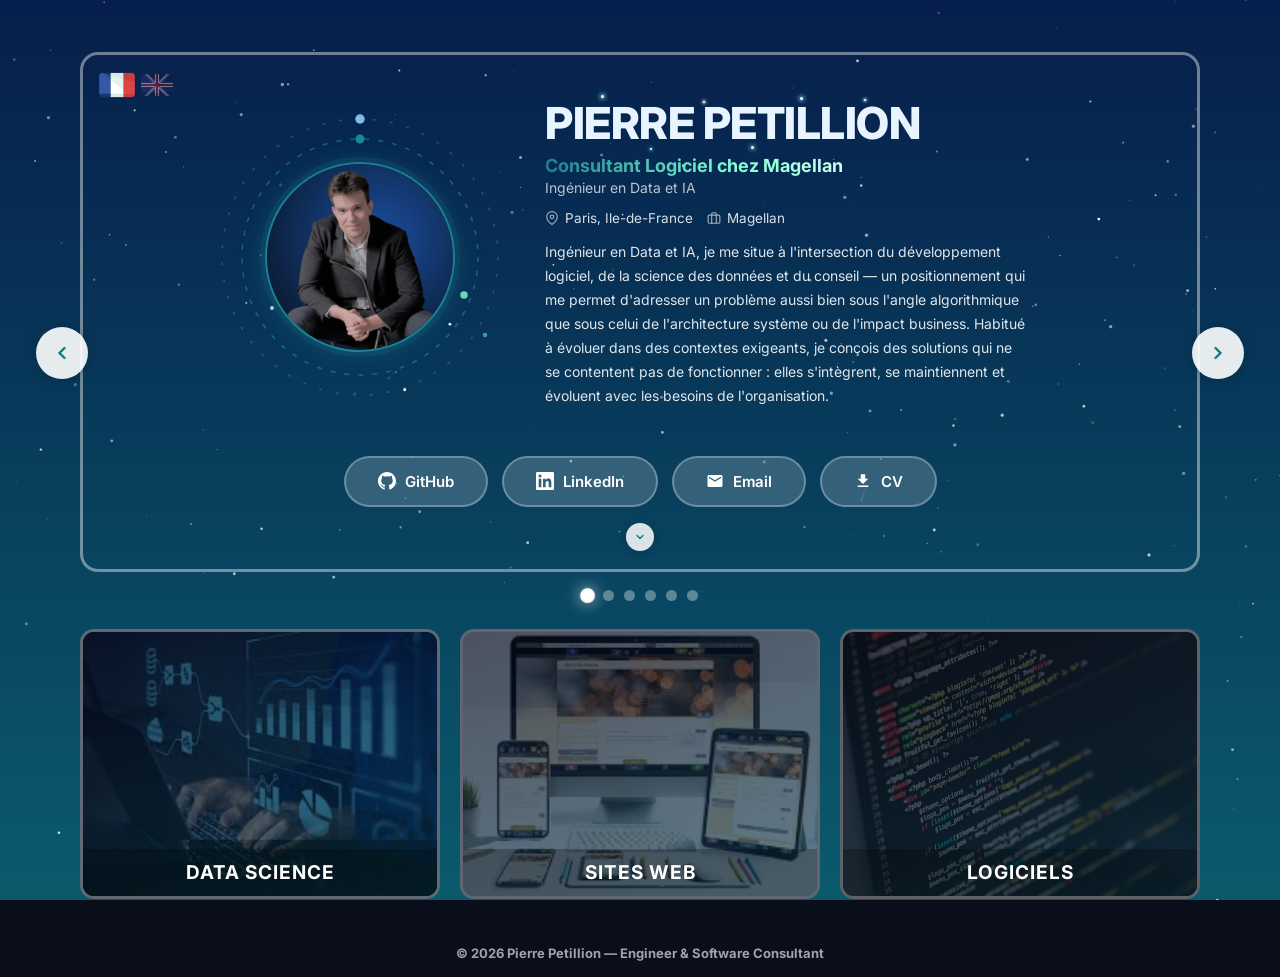
==== index.html @ 77bcc23a "update picture to local" ====
<!DOCTYPE html>
<html lang="fr">
<head>
<meta charset="UTF-8">
<meta name="viewport" content="width=device-width, initial-scale=1.0">
<title>Pierre Petillion — Consultant Logiciel & Data Engineer</title>
<meta name="description" content="Portfolio de Pierre Petillion, Ingénieur en Data et IA, Software Consultant chez Magellan. Découvrez mes projets en Data Science, Sites Web et Logiciels.">

<!-- Open Graph / Instagram / Facebook / WhatsApp -->
<meta property="og:type" content="website">
<meta property="og:url" content="https://pierre-portfolio.github.io/">
<meta property="og:title" content="Pierre Petillion — Software Consultant & Data Engineer">
<meta property="og:description" content="Ingénieur en Data et IA. Découvrez mes projets en Data Science, Sites Web et Logiciels.">
<meta property="og:image" content="https://avatars.githubusercontent.com/u/60719810?v=4">
<meta property="og:image:width" content="400">
<meta property="og:image:height" content="400">
<meta property="og:locale" content="fr_FR">

<!-- Twitter Card -->
<meta name="twitter:card" content="summary">
<meta name="twitter:title" content="Pierre Petillion — Software Consultant & Data Engineer">
<meta name="twitter:description" content="Ingénieur en Data et IA. Data Science, Sites Web, Logiciels.">
<meta name="twitter:image" content="https://avatars.githubusercontent.com/u/60719810?v=4">
<link rel="icon" type="image/svg+xml" href="[data-uri]">
<link rel="preconnect" href="https://fonts.googleapis.com">
<link rel="preconnect" href="https://fonts.gstatic.com" crossorigin>
<link href="https://fonts.googleapis.com/css2?family=Inter:wght@400;500;600;700;800&display=swap" rel="stylesheet">
<style>
*,*::before,*::after{box-sizing:border-box;margin:0;padding:0}
:root{--teal:#2bb8b8;--teal-d:#1a9999;--teal-dk:#0e7a7a}
body{min-height:100vh;background:#0a0e1a;color:#fff;font-family:'Inter',sans-serif;display:flex;flex-direction:column;overflow-x:hidden}
::-webkit-scrollbar{width:5px}::-webkit-scrollbar-track{background:rgba(255,255,255,.08)}::-webkit-scrollbar-thumb{background:rgba(255,255,255,.35);border-radius:3px}

/* FLAGS */
#flags{position:fixed;top:14px;left:18px;z-index:200;display:flex;gap:8px;margin:0;height:0;overflow:visible}
#flags img{width:32px;height:32px;object-fit:cover;border-radius:5px;cursor:pointer;opacity:.45;transition:opacity .2s,transform .2s}
#flags img.active{opacity:1;transform:scale(1.12)}

/* LAYOUT */
main{flex:1;display:flex;flex-direction:column;align-items:center;padding:52px 20px 36px;gap:28px}
.container{max-width:1120px;width:100%;display:flex;flex-direction:column;gap:28px}

/* SLIDE BOX */
.slide-box{border:3px solid rgba(255,255,255,.42);border-radius:18px;padding:48px 56px 54px;min-height:520px;display:flex;flex-direction:column;justify-content:center;gap:22px;background:transparent;position:relative}

/* CAROUSEL */
#carousel{position:relative}
.slide{
  display:none;
  flex-direction:column;
}
.slide.active{
  display:flex;
  animation:slideIn .4s cubic-bezier(.4,0,.2,1) both;
}
.slide.slide-out-left{
  display:flex !important;
  animation:slideOutLeft .35s cubic-bezier(.4,0,.2,1) both;
  pointer-events:none;
  position:absolute;
  top:0; left:0; right:0;
}
.slide.slide-out-right{
  display:flex !important;
  animation:slideOutRight .35s cubic-bezier(.4,0,.2,1) both;
  pointer-events:none;
  position:absolute;
  top:0; left:0; right:0;
}
@keyframes slideIn{
  from{opacity:0; transform:translateX(var(--slide-from,40px));}
  to{opacity:1; transform:translateX(0);}
}
@keyframes slideOutLeft{
  from{opacity:1; transform:translateX(0);}
  to{opacity:0; transform:translateX(-40px);}
}
@keyframes slideOutRight{
  from{opacity:1; transform:translateX(0);}
  to{opacity:0; transform:translateX(40px);}
}

/* ARROWS */
.carousel-ctrl{position:absolute;top:50%;width:52px;height:52px;border-radius:50%;background:rgba(255,255,255,.9);border:none;cursor:pointer;display:flex;align-items:center;justify-content:center;z-index:20;box-shadow:0 2px 14px rgba(0,0,0,.18);transition:background .2s}
.carousel-ctrl:hover{background:#fff}
#prev{left:-44px;animation:aL 2.5s ease-in-out infinite}
#next{right:-44px;animation:aR 2.5s ease-in-out infinite}
#prev:hover,#next:hover{animation:none}
@keyframes aL{0%,100%{left:-44px}50%{left:-50px}}
@keyframes aR{0%,100%{right:-44px}50%{right:-50px}}
.carousel-ctrl svg{color:var(--teal-dk)}

/* DOTS — vrais cercles */
#dots{display:flex;justify-content:center;align-items:center;gap:10px;margin-top:18px}
.dot{width:11px;height:11px;border-radius:50%;background:rgba(255,255,255,.35);border:none;cursor:pointer;transition:background .25s,transform .25s;padding:0;flex-shrink:0}
.dot.active{background:#fff;transform:scale(1.3)}

/* ── SLIDE 1 PROFILE ── */
.profile-row{position:relative;height:300px;width:850px;margin:0 auto}

/* Avatar PP circle */

.avatar-circle .initials{font-size:56px;font-weight:800;color:#fff;letter-spacing:3px;user-select:none;text-shadow:0 2px 14px rgba(0,0,0,.15)}

.profile-info{position:absolute;left:330px;top:50%;transform:translateY(-50%);max-width:520px}
.profile-info h1{font-size:44px;font-weight:800;letter-spacing:-.5px;line-height:1.1;margin-bottom:8px}
.job-title{font-size:18px;font-weight:700;margin-bottom:3px;display:inline-block;background:linear-gradient(90deg,rgba(43,184,184,0.6) 0%,rgba(127,255,212,1) 25%,rgba(255,255,255,1) 50%,rgba(127,255,212,1) 75%,rgba(43,184,184,0.6) 100%);background-size:250% auto;-webkit-background-clip:text;-webkit-text-fill-color:transparent;background-clip:text;animation:nameFlow 25s linear infinite}
.job-sub{font-size:14px;font-weight:400;opacity:.72;margin-bottom:14px}
.meta-row{display:flex;flex-wrap:wrap;gap:14px;margin-bottom:14px}
.meta-item{display:flex;align-items:center;gap:6px;font-size:13.5px;opacity:.85}
.meta-item svg{opacity:.72;flex-shrink:0}
.bio{font-size:14px;line-height:1.72;opacity:.88;margin-bottom:16px;max-width:480px}
.lang-tags{display:flex;gap:8px;flex-wrap:wrap}
.lang-tag{display:flex;align-items:center;gap:5px;background:rgba(255,255,255,.18);border-radius:20px;padding:4px 13px;font-size:12.5px;font-weight:500}

/* Buttons — match screenshot style */
.btn-row{display:flex;gap:14px;margin-top:22px;flex-wrap:wrap;justify-content:center}
.action-btn{display:flex;align-items:center;gap:9px;padding:14px 32px;background:rgba(255,255,255,.18);border:2px solid rgba(255,255,255,.28);border-radius:50px;color:#fff;text-decoration:none;font-weight:600;font-size:15px;transition:background .2s,border-color .2s;white-space:nowrap}
.action-btn:hover{background:rgba(255,255,255,.28);border-color:rgba(255,255,255,.5)}

/* SLIDE TITLE */
.slide-title-wrap{text-align:center;margin-bottom:6px}
.slide-title{font-size:26px;font-weight:700;border:3px solid rgba(255,255,255,.42);padding:8px 22px;border-radius:8px;display:inline-block}

/* TECH LOGOS */
.logo-grid{display:flex;flex-wrap:wrap;gap:10px;justify-content:center}
.logo-box{width:64px;height:64px;background:rgba(255,255,255,.18);border-radius:10px;display:flex;align-items:center;justify-content:center;cursor:default;transition:transform .2s,background .2s;position:relative}
.logo-box:hover{transform:scale(1.12);background:rgba(255,255,255,.28)}
.logo-box img{width:38px;height:38px;object-fit:contain}
.logo-box .tip{position:absolute;bottom:calc(100% + 7px);left:50%;transform:translateX(-50%);background:var(--teal-dk);color:#fff;font-size:11px;padding:4px 10px;border-radius:5px;white-space:nowrap;z-index:999;pointer-events:none;opacity:0;transition:opacity .15s;box-shadow:0 2px 8px rgba(0,0,0,.25)}
.logo-box:hover .tip{opacity:1}

/* SOFT SKILLS */
.soft-grid{display:grid;grid-template-columns:repeat(7,1fr);gap:16px;justify-items:center}
@media(max-width:900px){.soft-grid{grid-template-columns:repeat(4,1fr)}}
@media(max-width:500px){.soft-grid{grid-template-columns:repeat(3,1fr)}}
.soft-box{display:flex;flex-direction:column;align-items:center;gap:7px;width:90px;cursor:default}
.soft-inner{width:76px;height:76px;background:rgba(255,255,255,.18);border-radius:14px;display:flex;align-items:center;justify-content:center;transition:transform .2s,background .2s;position:relative}
.soft-box:hover .soft-inner{transform:scale(1.1);background:rgba(255,255,255,.28)}
.soft-inner .emoji-big{font-size:40px;line-height:1}
.soft-label{font-size:11px;text-align:center;opacity:.82;line-height:1.3;max-width:86px;font-weight:500}
.soft-inner .tip{position:absolute;bottom:calc(100% + 7px);left:50%;transform:translateX(-50%);background:var(--teal-dk);color:#fff;font-size:11px;padding:4px 10px;border-radius:5px;white-space:nowrap;z-index:999;pointer-events:none;opacity:0;transition:opacity .15s}
.soft-box:hover .soft-inner .tip{opacity:1}

/* EDUCATION */
.edu-scroll{max-height:380px;overflow-y:auto;margin-top:10px;padding-right:8px;scrollbar-width:thin;scrollbar-color:rgba(255,255,255,.3) transparent}
.timeline{position:relative;padding-left:46px}
.tl-line{position:absolute;left:13px;top:10px;bottom:10px;width:3px;background:rgba(255,255,255,.3);border-radius:2px}
.tl-item{position:relative;margin-bottom:24px}
.tl-item:last-child{margin-bottom:0}
.tl-dot{position:absolute;left:-37px;top:50%;transform:translateY(-50%);width:20px;height:20px;border-radius:50%;background:#fff;border:3px solid var(--teal);box-shadow:0 0 0 4px rgba(255,255,255,.22)}
.t-card{background:rgba(255,255,255,.14);border-radius:12px;padding:14px 18px;border:1px solid rgba(255,255,255,.22);transition:background .2s}
.t-card:hover{background:rgba(255,255,255,.24)}
.t-head{display:flex;justify-content:space-between;align-items:flex-start;gap:8px;flex-wrap:wrap;margin-bottom:4px}
.t-title{font-size:15px;font-weight:700}
.t-badge{font-size:12px;opacity:.68;font-family:monospace;background:rgba(0,0,0,.18);padding:2px 9px;border-radius:10px;white-space:nowrap}
.t-place{font-size:13.5px;opacity:.88;font-weight:600;margin-bottom:4px}
.t-sub{font-size:12.5px;opacity:.7;line-height:1.55}

/* EXPERIENCE */
.exp-scroll{max-height:400px;overflow-y:auto;display:flex;flex-direction:column;gap:14px;padding-right:8px;scrollbar-width:thin;scrollbar-color:rgba(255,255,255,.3) transparent}
.exp-card{background:rgba(255,255,255,.12);border:2px solid rgba(255,255,255,.22);border-radius:14px;padding:18px 22px;transition:border-color .2s}
.exp-card:hover{border-color:rgba(255,255,255,.55)}
.exp-head{display:flex;align-items:center;gap:12px;margin-bottom:12px}
.exp-icon{font-size:26px}
.exp-company{font-size:17px;font-weight:700}
.exp-period{font-size:12px;opacity:.6;font-family:monospace;margin-top:2px}
.exp-roles{display:flex;flex-direction:column;gap:9px}
.exp-role{display:flex;gap:10px}
.exp-dot{width:8px;height:8px;border-radius:50%;background:rgba(255,255,255,.62);margin-top:5px;flex-shrink:0}
.exp-rl{font-size:13px;font-weight:600}
.exp-rp{font-size:11px;opacity:.56;margin-left:8px;font-family:monospace}
.exp-rd{font-size:12.5px;opacity:.75;margin-top:3px;line-height:1.55}

/* CONTACT */
.contact-row{display:flex;flex-direction:column;gap:14px;margin-top:8px;max-width:600px;margin-left:auto;margin-right:auto;width:100%}
.contact-tile{display:flex;align-items:center;gap:16px;padding:18px 22px;border:2px solid rgba(255,255,255,.22);border-radius:14px;width:100%;background:rgba(255,255,255,.1);transition:border-color .2s,background .2s}
.contact-tile:hover{border-color:rgba(255,255,255,.55);background:rgba(255,255,255,.18)}
.contact-icon{flex-shrink:0;display:flex}
.contact-info{flex:1;min-width:0}
.contact-label{font-size:14px;font-weight:700;display:block}
.contact-detail{font-size:12px;opacity:.72;white-space:nowrap;overflow:hidden;text-overflow:ellipsis}
.contact-detail a{color:#fff}
.contact-btn{font-size:12px;color:#fff;border:1.5px solid rgba(255,255,255,.48);padding:7px 14px;border-radius:20px;text-decoration:none;white-space:nowrap;flex-shrink:0;transition:background .2s}
.contact-btn:hover{background:rgba(255,255,255,.2)}

/* CATEGORIES */
.cat-grid{display:grid;grid-template-columns:repeat(3,1fr);gap:20px}
.cat-card{position:relative;border-radius:14px;overflow:hidden;border:3px solid rgba(255,255,255,.36);cursor:pointer;aspect-ratio:4/3;display:flex;align-items:center;justify-content:center;transition:transform .22s,border-color .22s}
.cat-card:hover{transform:scale(1.04);border-color:rgba(255,255,255,.68)}
.cat-card.active{border-color:#fff;transform:scale(1.03)}
.cat-emoji{font-size:76px;opacity:.24;user-select:none}
.cat-label-bar{position:absolute;bottom:0;left:0;right:0;background:rgba(0,0,0,.26);padding:12px 0;text-align:center}
.cat-name{font-size:19px;font-weight:700;text-transform:uppercase;letter-spacing:1px}

/* PROJECTS */
.proj-section-title{font-size:22px;font-weight:700;text-align:center;border:3px solid rgba(255,255,255,.42);padding:10px 24px;border-radius:10px;background:rgba(43,184,184,.2);margin-bottom:16px}
.proj-grid{display:grid;grid-template-columns:repeat(auto-fill,minmax(268px,1fr));gap:14px}
.proj-card{display:flex;flex-direction:column;background:rgba(255,255,255,.13);border:2px solid rgba(255,255,255,.28);border-radius:12px;overflow:hidden;text-decoration:none;color:#fff;transition:transform .2s,box-shadow .2s}
.proj-card:hover{transform:translateY(-4px);box-shadow:0 12px 28px rgba(0,0,0,.22)}
.proj-card img{width:100%;height:128px;object-fit:cover;display:block}
.proj-fallback{width:100%;height:128px;background:rgba(0,0,0,.18);display:none;align-items:center;justify-content:center;font-size:34px}
.proj-body{padding:12px 14px;display:flex;flex-direction:column;gap:7px;flex:1}
.proj-meta{display:flex;justify-content:space-between}
.proj-year{font-size:11px;opacity:.58;font-family:monospace}
.proj-stars{display:none}
.proj-title{font-weight:700;font-size:14px}
.proj-desc{font-size:12px;opacity:.76;line-height:1.5;flex:1}
.proj-tags{display:flex;flex-wrap:wrap;gap:4px}
.proj-tag{padding:2px 7px;border-radius:4px;font-size:11px;font-weight:700;white-space:nowrap}
.proj-gh{margin-top:2px;font-size:12px;text-align:center;border:1px solid rgba(255,255,255,.42);border-radius:16px;padding:5px 0;opacity:.82}

/* SCROLL TOP */
#scrollTop{position:fixed;bottom:16px;right:16px;width:46px;height:46px;border-radius:50%;background:rgba(14,95,95,.85);border:none;cursor:pointer;color:#fff;font-size:19px;opacity:0;pointer-events:none;transition:opacity .3s;box-shadow:0 4px 12px rgba(0,0,0,.2);z-index:50;display:flex;align-items:center;justify-content:center}
#scrollTop.visible{opacity:1;pointer-events:auto}
footer{text-align:center;padding:10px 0 16px;font-size:13px;opacity:.62;font-weight:500}

/* TAG COLORS */
.tPy{background:#3776AB;color:#fff}.tCs{background:#68217a;color:#fff}.tJs{background:#f0db4f;color:#000}
.tJv{background:#b07219;color:#fff}.tC_{background:#555;color:#fff}.tCp{background:#f34b7d;color:#fff}
.tR_{background:#276dc3;color:#fff}.tSq{background:#f29111;color:#fff}.tHt{background:#e34c26;color:#fff}
.tCss{background:#563d7c;color:#fff}.tPh{background:#4F5D95;color:#fff}.tNt{background:#512bd4;color:#fff}
.tTf{background:#FF6F00;color:#fff}.tPt{background:#EE4C2C;color:#fff}.tPd{background:#150458;color:#fff}
.tSk{background:#f89939;color:#000}.tRc{background:#20232a;color:#61dafb}.tTw{background:#06B6D4;color:#000}
.tNj{background:#339933;color:#fff}.tDk{background:#2496ED;color:#fff}.tSp{background:#E25A1C;color:#fff}
.tHd{background:#ffd900;color:#000}.tUn{background:#222;color:#fff}.tQt{background:#41cd52;color:#000}
.tDj{background:#092E20;color:#44b78b}.tFl{background:#000;color:#fff}.tWp{background:#0078d4;color:#fff}.tAr{background:#00878A;color:#fff}.tMy{background:#4479A1;color:#fff}.tKo{background:#7F52FF;color:#fff}.tVb{background:#68217a;color:#fff}
.tSc{background:#DC322F;color:#fff}.tHf{background:#FFD21E;color:#000}.tJp{background:#F37626;color:#fff}
.tBs{background:#7952B3;color:#fff}.tBh{background:#4EAA25;color:#fff}.tKr{background:#D00000;color:#fff}
.tSb{background:#4c72b0;color:#fff}.tMd{background:#083fa1;color:#fff}.tCe{background:#D97935;color:#fff}.tGls{background:#EA4335;color:#fff}.tXl{background:#217346;color:#fff}.tScr{background:#3668B7;color:#fff}.tBSp{background:#4B8BBE;color:#fff}.tDpy{background:#7289DA;color:#fff}.tJSw{background:#007396;color:#fff}.tMob{background:#0071C5;color:#fff}.tAnd{background:#3DDC84;color:#000}.tPg{background:#6C6C6C;color:#fff}.tD3{background:#F9A825;color:#000}.tDj{background:#092E20;color:#fff}

#bg-canvas{position:fixed;top:0;left:0;width:100%;height:100%;z-index:-1;pointer-events:none}
./* ── AVATAR + ORBITES SVG ─────────────────────────────────────────────────── */
.av-wrap{position:absolute;left:0;top:50%;transform:translateY(-50%);width:290px;height:290px;cursor:pointer}
.av-wrap .avatar-circle{position:absolute;top:50px;left:50px;width:190px;height:190px;border-radius:50%;border:2.5px solid rgba(43,184,184,0.6);overflow:hidden;box-shadow:0 0 0 5px rgba(43,184,184,0.08),0 0 28px rgba(43,184,184,0.2);z-index:1}
.av-svg{position:absolute;top:0;left:0;width:290px;height:290px;pointer-events:none;z-index:2;overflow:visible}
.o-ring1{transform-origin:145px 145px;animation:svgSpin1 25s linear infinite}
.o-ring2{transform-origin:145px 145px;animation:svgSpin2 40s linear infinite reverse}
@keyframes svgSpin1{to{transform:rotate(360deg)}}
@keyframes svgSpin2{to{transform:rotate(360deg)}}

/* ── NOM LIÉ AUX ORBITES : même animation de pulsation ───────────────────── */
.name-stellar{font-size:32px;font-weight:300;letter-spacing:9px;text-transform:uppercase;margin-bottom:6px;line-height:1.2;font-family:inherit;display:inline-block;position:relative;color:#e8f4ff}
@keyframes nameFlow{}
@keyframes nameFlow{0%{background-position:200% center}100%{background-position:-200% center}}
40%,60%{opacity:1;transform:scale(1.2)}80%{opacity:0.3;transform:scale(0.8)}}100%{background-position:-200% center}}
100%{background-position:-200% center}}
50%{filter:drop-shadow(0 0 14px rgba(43,184,184,0.75)) drop-shadow(0 0 28px rgba(127,255,212,0.35))}}
.slide-box{background:rgba(255,255,255,.045)!important;backdrop-filter:blur(3px);box-shadow:0 8px 32px rgba(0,0,0,.28),inset 0 0 0 1px rgba(255,255,255,.09);transition:box-shadow .35s!important}
.slide-box:hover{box-shadow:0 14px 52px rgba(0,0,0,.36),inset 0 0 0 1px rgba(255,255,255,.16)!important}
.action-btn{position:relative;overflow:hidden}
.action-btn::after{content:'';position:absolute;top:-50%;left:-70%;width:40%;height:200%;background:rgba(255,255,255,.14);transform:skewX(-22deg);transition:left .55s ease}
.action-btn:hover::after{left:140%}
.carousel-ctrl{transition:background .2s,box-shadow .25s!important}
.carousel-ctrl:hover{box-shadow:0 0 20px rgba(43,184,184,.6)!important}
.dot{transition:background .2s,box-shadow .2s,transform .2s!important}
.dot.active{transform:scale(1.35)!important;box-shadow:0 0 12px rgba(255,255,255,.75)!important}
.proj-card{border-top:3px solid transparent!important;transition:transform .2s,box-shadow .2s,border-color .2s!important}
.proj-card:hover{border-top-color:var(--teal)!important;box-shadow:0 16px 38px rgba(0,0,0,.32)!important}
.cat-card{transition:transform .22s,box-shadow .22s!important}
.cat-card:hover{box-shadow:0 0 28px rgba(43,184,184,.45)!important}
.cat-card.active{box-shadow:0 0 42px rgba(43,184,184,.6)!important}
.exp-card{border-left:4px solid rgba(43,184,184,.3)!important;transition:border-color .2s,box-shadow .2s!important}
.exp-card:hover{border-left-color:var(--teal)!important;box-shadow:0 8px 26px rgba(0,0,0,.22)!important}
.soft-inner{transition:transform .2s,box-shadow .2s!important}
.soft-box:hover .soft-inner{transform:translateY(-3px)!important;box-shadow:0 8px 20px rgba(0,0,0,.25)!important}
.t-card{transition:transform .2s,box-shadow .2s!important}
.t-card:hover{transform:translateX(4px)!important;box-shadow:0 6px 20px rgba(0,0,0,.2)!important}
.tech2-grid{display:grid;grid-template-columns:repeat(3,1fr);gap:18px;width:100%;margin-top:4px}
.t2-cat{background:rgba(255,255,255,.07);border:1.5px solid rgba(255,255,255,.16);border-radius:14px;padding:18px 16px;transition:border-color .2s,box-shadow .2s}
.t2-cat:hover{border-color:rgba(255,255,255,.38);box-shadow:0 8px 24px rgba(0,0,0,.2)}
.t2-cat-title{font-size:11.5px;font-weight:700;text-transform:uppercase;letter-spacing:1.3px;opacity:.6;margin-bottom:12px;padding-bottom:8px;border-bottom:1.5px solid rgba(255,255,255,.15)}
.t2-items{display:flex;flex-direction:column;gap:7px}
.t2-item{display:flex;align-items:center;gap:10px;padding:7px 10px;background:rgba(255,255,255,.08);border-radius:8px;transition:background .2s,transform .15s,box-shadow .15s}
.t2-item:hover{background:rgba(255,255,255,.16);transform:translateX(4px);box-shadow:0 4px 14px rgba(0,0,0,.18)}
.t2-icon{font-size:18px;flex-shrink:0;width:24px;text-align:center}
.t2-label{font-size:13px;font-weight:500;opacity:.9}
@media(max-width:750px){.tech2-grid{grid-template-columns:1fr}}
.cat-grid{display:grid;grid-template-columns:repeat(3,1fr);gap:20px}
.cat-card2{position:relative;border-radius:14px;overflow:hidden;border:3px solid rgba(255,255,255,.36);cursor:pointer;height:200px;display:flex;align-items:center;justify-content:center;transition:transform .22s,border-color .22s}


/* ── SPARKLES sur job-title ──────────────────────────────────────────────── */
.job-title{position:relative;display:inline-block}
.sparkle{position:absolute;pointer-events:none;border-radius:50%;background:#fff;animation:sparkleFade 5s ease-in-out infinite}
.sp1{width:3px;height:3px;top:-4px;left:15%;animation-delay:0s;box-shadow:0 0 4px 1px rgba(127,255,212,0.9)}
.sp2{width:2px;height:2px;top:2px;left:42%;animation-delay:0.6s;box-shadow:0 0 3px 1px rgba(255,255,255,0.8)}
.sp3{width:3px;height:3px;top:-2px;left:68%;animation-delay:1.1s;box-shadow:0 0 4px 1px rgba(150,220,255,0.9)}
.sp4{width:2px;height:2px;bottom:-3px;left:28%;animation-delay:1.7s;box-shadow:0 0 3px 1px rgba(43,184,184,0.9)}
.sp5{width:2px;height:2px;top:0px;left:85%;animation-delay:0.9s;box-shadow:0 0 3px 1px rgba(200,240,255,0.8)}
.sp6{width:3px;height:3px;bottom:-2px;left:55%;animation-delay:2.0s;box-shadow:0 0 4px 1px rgba(127,255,212,0.7)}
40%,60%{opacity:1;transform:scale(1.2)}80%{opacity:0.3;transform:scale(0.8)}}

/* ── EXP TOGGLE ─────────────────────────────────────────────────────────── */
.exp-toggle{cursor:pointer;user-select:none}
.exp-toggle .exp-head{display:flex;align-items:center}
.exp-chevron{font-size:18px;color:rgba(43,184,184,1);transition:transform .3s ease;margin-right:12px;flex-shrink:0;line-height:1;filter:drop-shadow(0 0 4px rgba(43,184,184,0.6))}
.exp-body{max-height:0;overflow:hidden;transition:max-height .4s ease,opacity .3s ease;opacity:0;margin-top:0}
.exp-toggle.open .exp-body{max-height:600px;opacity:1;margin-top:12px}
.exp-toggle.open .exp-chevron{transform:rotate(90deg)}
.exp-toggle:hover{border-color:rgba(43,184,184,0.55)}

/* ── HOVER : WARP EFFECT ─────────────────────────────────────────────────── */
.av-wrap .avatar-circle{transition:transform .6s cubic-bezier(.34,1.56,.64,1),box-shadow .4s ease}
.av-wrap:hover .avatar-circle{transform:scale(1.06);box-shadow:0 0 0 6px rgba(43,184,184,0.25),0 0 40px rgba(43,184,184,0.55),0 0 80px rgba(43,184,184,0.15)}

.av-svg{transition:transform .6s cubic-bezier(.34,1.56,.64,1)}
.av-wrap:hover .av-svg{transform:scale(1.12)}

.av-wrap .o-ring1{transition:stroke-opacity .4s,stroke-width .4s}
.av-wrap:hover .o-ring1 circle:first-child{stroke-opacity:0.85;stroke-width:2px}
.av-wrap .o-ring2{transition:stroke-opacity .4s}
.av-wrap:hover .o-ring2 circle:first-child{stroke-opacity:0.6}

/* Particules qui jaillissent au hover */
.av-wrap::before,.av-wrap::after{content:"✦";position:absolute;font-size:12px;color:rgba(43,184,184,0);top:50%;left:50%;transform:translate(-50%,-50%);pointer-events:none;transition:none}
.av-wrap:hover::before{animation:particleBurst1 .8s ease-out forwards}
.av-wrap:hover::after{animation:particleBurst2 .8s ease-out .15s forwards;content:"✦";font-size:9px;color:rgba(127,255,212,0)}

@keyframes particleBurst1{
  0%{color:rgba(43,184,184,0);transform:translate(-50%,-50%) scale(0.5)}
  30%{color:rgba(43,184,184,1);transform:translate(calc(-50% - 80px),calc(-50% - 60px)) scale(1.2)}
  100%{color:rgba(43,184,184,0);transform:translate(calc(-50% - 130px),calc(-50% - 100px)) scale(0.3)}
}
@keyframes particleBurst2{
  0%{color:rgba(127,255,212,0);transform:translate(-50%,-50%) scale(0.5)}
  30%{color:rgba(127,255,212,1);transform:translate(calc(-50% + 70px),calc(-50% - 80px)) scale(1)}
  100%{color:rgba(127,255,212,0);transform:translate(calc(-50% + 120px),calc(-50% - 130px)) scale(0.2)}
}

  90%{opacity:1;transform:translate(3px,2px)}
  91%{opacity:0}
  92%{opacity:1;transform:translate(-3px,-1px)}
  93%{opacity:0}
  94%{opacity:1;transform:translate(2px,1px)}
  95%{opacity:0}
}

  60%{color:#fff;text-shadow:0 0 8px rgba(43,184,184,0.9),0 0 20px rgba(43,184,184,0.6)}
  100%{color:#e8f4ff;text-shadow:none}
}

  25%{transform:translate(-1.5px,0.5px);opacity:1}
  50%{transform:translate(1.5px,-0.5px);opacity:0.7}
  75%{transform:translate(-1px,1px);opacity:1}
}

  50%{opacity:0}
}

  50%{transform:translateY(var(--amp,-4px))}
}

/* ── SIGNAL sur le nom ───────────────────────────────────────────────────── */
.name-stellar.signal-flash{
  animation: signalBurst 0.12s ease-out;
}
@keyframes signalBurst{
  0%  { opacity:1; filter:blur(0px);   text-shadow:none; }
  30% { opacity:0.6; filter:blur(1.5px); text-shadow:0 0 18px rgba(43,184,184,0.9), 0 0 40px rgba(127,255,212,0.5); }
  60% { opacity:1; filter:blur(0.5px); text-shadow:0 0 8px rgba(43,184,184,0.5); }
  100%{ opacity:1; filter:blur(0px);   text-shadow:none; }
}

/* ═══════════════════════════════════════════════════════════════
   RESPONSIVE MOBILE — Pierre Portfolio
   ═══════════════════════════════════════════════════════════════ */

/* ── TABLET (≤ 860px) ─────────────────────────────────────────── */
@media(max-width:860px){
  main{padding:36px 14px 28px;}
  .profile-row{width:100% !important;height:auto !important;position:static !important;display:flex !important;flex-direction:column !important;align-items:center !important;justify-content:center !important;gap:18px;padding:10px 0;}
  .av-wrap{position:relative !important;transform:none !important;left:auto !important;top:auto !important;width:275px !important;height:275px !important;margin:0 auto !important;display:block !important;}
  .av-wrap .avatar-circle{top:45px !important;left:45px !important;width:185px !important;height:185px !important;}
  .profile-info{position:static !important;transform:none !important;left:auto !important;max-width:100% !important;width:100%;text-align:center;}
  .profile-info h1,.name-stellar{font-size:26px !important;letter-spacing:5px !important;}
  .job-title{font-size:15px !important;}
  .bio{font-size:13px !important;line-height:1.65 !important;}
  .cat-grid{grid-template-columns:repeat(3,1fr) !important;gap:12px;}
  .proj-grid{grid-template-columns:repeat(auto-fill,minmax(220px,1fr));}
  .contact-grid{grid-template-columns:1fr !important;gap:12px;}
  .tech2-grid{grid-template-columns:1fr !important;}
  .carousel-ctrl.prev{left:4px !important;}
  .carousel-ctrl.next{right:4px !important;}
}

/* ── MOBILE (≤ 600px) ─────────────────────────────────────────── */
@media(max-width:600px){
  main{padding:24px 10px 20px;}
  .slide-box{padding:18px 14px !important;border-radius:18px !important;align-items:center !important;}

  /* Titre des slides — responsive */
  .slide-title{ font-size:18px !important; padding:6px 14px !important; }
  .slide-title-wrap{ text-align:center !important; margin-bottom:4px !important; }
  .slide-box{ padding:14px 12px 48px !important; }

  /* Profil — stack vertical centré */
  .profile-row{gap:12px;display:flex !important;flex-direction:column !important;align-items:center !important;justify-content:center !important;width:100% !important;height:auto !important;position:static !important;}
  .av-wrap{width:225px !important;height:225px !important;position:relative !important;transform:none !important;left:auto !important;top:auto !important;margin:0 auto !important;display:block !important;float:none !important;}
  .av-wrap .avatar-circle{top:35px !important;left:35px !important;width:155px !important;height:155px !important;}
  .name-stellar{font-size:20px !important;letter-spacing:3px !important;}
  .job-title{font-size:14px !important;}
  .bio{font-size:12.5px !important;}

  /* Boutons contact */
  .contact-grid{grid-template-columns:1fr !important;}
  .contact-tile{padding:12px 14px !important;}
  .contact-btn{padding:7px 14px !important;font-size:12px !important;}

  /* Catégories projets — 1 colonne sur très petit */
  .cat-grid{grid-template-columns:1fr !important;gap:10px;}
  .cat-card{height:130px !important;}

  /* Grille projets */
  .proj-grid{grid-template-columns:1fr !important;}
  .proj-card img{height:140px !important;}

  /* Soft skills */
  .soft-grid{grid-template-columns:repeat(3,1fr) !important;}
  .soft-box{width:76px !important;}
  .soft-inner{width:62px !important;height:62px !important;}
  .soft-inner .emoji-big{font-size:30px !important;}

  /* Expérience */
  .exp-company{font-size:15px !important;}
  .exp-role{font-size:13px !important;}

  /* Flèches carousel */
  .carousel-ctrl{width:38px !important;height:38px !important;}
  .carousel-ctrl.prev{left:2px !important;}
  .carousel-ctrl.next{right:2px !important;}

  /* Dots */
  #dots{gap:7px !important;}
  .dot{width:8px !important;height:8px !important;}

  /* Footer */
  footer{font-size:11px !important;padding:12px !important;}
}

/* ── PETIT MOBILE (≤ 390px) ──────────────────────────────────── */
@media(max-width:390px){
  .name-stellar{font-size:17px !important;letter-spacing:2px !important;}
  .av-wrap{width:200px !important;height:200px !important;}
  .av-wrap .avatar-circle{top:30px !important;left:30px !important;width:140px !important;height:140px !important;}
  .soft-grid{grid-template-columns:repeat(2,1fr) !important;}
  .cat-card{height:110px !important;}
}

/* ═══════════════════════════════════════════════════════════════
   PATCH MOBILE v2 — flags, carousel arrows, cat-cards
   ═══════════════════════════════════════════════════════════════ */

@media(max-width:860px){
  /* Flags : sortir du fixed, les mettre dans le flux du slide-box */
  #flags{
    position:static !important;
    top:auto !important; left:auto !important;
    display:flex;
    justify-content:center;
    gap:10px;
    margin-bottom:10px;
    height:auto !important;
    overflow:visible !important;
  }

  /* Cat-cards rectangulaires format 16/9 */
  .cat-card{ aspect-ratio:16/9 !important; height:auto !important; }
}

@media(max-width:600px){
  #flags{ margin-bottom:8px; }
  #flags img{ width:28px !important; height:28px !important; }

  .cat-card{ aspect-ratio:16/9 !important; height:auto !important; }
}

@media(max-width:390px){
  .cat-card{ aspect-ratio:16/9 !important; height:auto !important; }
}



/* ── CONSTELLATION SVG — redimensionnement mobile ─────────────── */
@media(max-width:860px){
  .av-svg{
    width:100% !important;
    height:100% !important;
    top:0 !important;
    left:0 !important;
  }
}

/* ── FLÈCHE SCROLL BAS (desktop uniquement) ────────────────────── */
.scroll-down-btn{
  width:28px;
  height:28px;
  border-radius:50%;
  background:rgba(255,255,255,.85);
  border:none;
  cursor:pointer;
  display:flex;
  align-items:center;
  justify-content:center;
  box-shadow:0 2px 8px rgba(0,0,0,.15);
  transition:background .2s;
  animation:aBounceDown 2.5s ease-in-out infinite;
  position:absolute;
  bottom:18px;
  left:50%;
  transform:translateX(-50%);
  z-index:10;
}
.scroll-down-btn:hover{ background:#fff; }
.scroll-down-btn svg{ color:var(--teal-dk); }
@keyframes aBounceDown{
  0%,100%{ transform:translateX(-50%) translateY(0); }
  50%{ transform:translateX(-50%) translateY(4px); }
}
@media(max-width:860px){
  .scroll-down-btn{ display:none !important; }
}

/* ═══════════════════════════════════════════════════════════════
   BOTTOM BAR MOBILE
   ═══════════════════════════════════════════════════════════════ */


/* ══════════════════════════════════════════════════════════════
   BOTTOM NAV BAR — mobile uniquement
   ══════════════════════════════════════════════════════════════ */
#mobile-nav{
  display:none;
}
@media(max-width:860px){
  /* Espace en bas pour ne pas cacher le contenu derrière la barre */

  body{ padding-top:68px !important; }
  main{ padding-top:28px !important; }

  #mobile-nav{
    display:flex;
    position:fixed;
    top:0;
    left:0;
    right:0;
    height:56px;
    background:rgba(10,14,26,0.82);
    backdrop-filter:blur(14px);
    -webkit-backdrop-filter:blur(14px);
    border-bottom:1px solid rgba(43,184,184,0.25);
    align-items:center;
    justify-content:center;
    gap:10px;
    z-index:500;
    padding:0 12px;
    overflow:visible;
  }

  /* Flèches dans la barre */
  #mobile-nav .nav-arrow{
    width:38px;
    height:38px;
    border-radius:50%;
    background:rgba(255,255,255,0.13);
    border:1px solid rgba(255,255,255,0.18);
    cursor:pointer;
    display:flex;
    align-items:center;
    justify-content:center;
    color:#fff;
    flex-shrink:0;
    transition:background .2s;
  }
  #mobile-nav .nav-arrow:hover{ background:rgba(255,255,255,0.22); }
  #mobile-nav .nav-arrow svg{ stroke:#fff; width:16px; height:16px; }

  /* Dots dans la barre */
  #mobile-nav .nav-dots{
    display:flex;
    align-items:center;
    gap:5px;
    flex:1;
    justify-content:center;
    min-width:0;
    flex-shrink:1;
  }
  #mobile-nav .nav-dot{
    width:7px;
    height:7px;
    border-radius:50%;
    background:rgba(255,255,255,0.3);
    border:none;
    cursor:pointer;
    padding:0;
    transition:background .2s, transform .2s;
    flex-shrink:0;
  }
  #mobile-nav .nav-dot.active{
    background:rgba(43,184,184,1);
    transform:scale(1.3);
  }

  /* Séparateur */
  #mobile-nav .nav-sep{
    width:1px; height:24px;
    background:rgba(255,255,255,0.2);
    flex-shrink:0;
    margin:0 2px;
  }

  /* Drapeaux dans la barre */
  #mobile-nav .nav-flags{
    display:flex;
    gap:7px;
    align-items:center;
    flex-shrink:0;
  }
  #mobile-nav .nav-flags img{
    width:26px;
    height:26px;
    border-radius:4px;
    object-fit:cover;
    cursor:pointer;
    opacity:0.45;
    transition:opacity .2s, transform .2s;
  }
  #mobile-nav .nav-flags img.active{
    opacity:1;
    transform:scale(1.12);
  }

  /* Cacher les anciens dots/flags dans le carousel sur mobile */
  #dots{ display:none !important; }
  #flags{ display:none !important; }
  /* Scroll bas aussi caché sur mobile */
  #scroll-down{ display:none !important; }
  /* Flèches desktop cachées */
  .carousel-ctrl{ display:none !important; }
}

/* ── FIX TITRES MOBILES ──────────────────────────────────────── */
@media(max-width:860px){
  .slide-title{
    font-size:clamp(22px, 5.5vw, 30px) !important;
    word-break:break-word !important;
    text-align:center !important;
    padding:0 8px !important;
  }
  .slide-title-wrap{
    padding:0 8px !important;
    text-align:center !important;
  }
  .profile-info h1,
  .name-stellar{
    word-break:break-word !important;
    overflow-wrap:break-word !important;
  }
}

/* ── CENTRAGE BIO MOBILE ─────────────────────────────────────── */
@media(max-width:860px){
  .job-title,
  .job-sub,
  .meta-row{
    text-align:center !important;
    justify-content:center !important;
    display:flex !important;
    flex-wrap:wrap !important;
    width:100% !important;
  }
  .job-title{
    display:block !important;
  }
}

.tag-d3{background:#f68e56;color:#fff;}@media(max-width:860px){
  .nav-dots{
    gap:4px !important;
  }
  .nav-dot{
    flex-shrink:1 !important;
    width:7px !important;
    height:7px !important;
  }
  .nav-arrow{
    flex-shrink:0 !important;
    width:34px !important;
    height:34px !important;
  }
  #mobile-nav{
    gap:6px !important;
  }

/* ── MOBILE NAV ───────────────────────────────────────────── */
#mobile-nav .nav-arrow{
    width:38px;
    height:38px;
    border-radius:50%;
    background:rgba(255,255,255,0.13);
    border:1px solid rgba(255,255,255,0.18);
    cursor:pointer;
    display:flex;
    align-items:center;
    justify-content:center;
    color:#fff;
    flex-shrink:0;
    transition:background .2s;
  }
#mobile-nav .nav-arrow:hover{ background:rgba(255,255,255,0.22); }
#mobile-nav .nav-arrow svg{ stroke:#fff; width:16px; height:16px; }
#mobile-nav .nav-dots{
    display:flex;
    align-items:center;
    gap:5px;
    flex:1;
    justify-content:center;
    min-width:0;
    flex-shrink:1;
  }
#mobile-nav .nav-dot{
    width:7px;
    height:7px;
    border-radius:50%;
    background:rgba(255,255,255,0.3);
    border:none;
    cursor:pointer;
    padding:0;
    transition:background .2s, transform .2s;
    flex-shrink:0;
  }
#mobile-nav .nav-dot.active{
    background:rgba(43,184,184,1);
    transform:scale(1.3);
  }
#mobile-nav .nav-sep{
    width:1px; height:24px;
    background:rgba(255,255,255,0.2);
    flex-shrink:0;
    margin:0 2px;
  }
#mobile-nav .nav-flags{
    display:flex;
    gap:7px;
    align-items:center;
    flex-shrink:0;
  }
#mobile-nav .nav-flags img{
    width:26px;
    height:26px;
    border-radius:4px;
    object-fit:cover;
    cursor:pointer;
    opacity:0.45;
    transition:opacity .2s, transform .2s;
  }
#mobile-nav .nav-flags img.active{
    opacity:1;
    transform:scale(1.12);
  }
@media(max-width:860px){
  .nav-dots{ gap:4px !important; }
  .nav-dot{ flex-shrink:1 !important; width:7px !important; height:7px !important; }
  .nav-arrow{ flex-shrink:0 !important; width:34px !important; height:34px !important; }
  #mobile-nav{ gap:6px !important; }
}

.tPg{background:#3776AB;color:#fff}
.tAnd{background:#3DDC84;color:#222}
.tAR{background:#FF6B35;color:#fff}
.tD3{background:#f68e56;color:#fff}
.tSvg{background:#FFB13B;color:#222}

.proj-no-gh .proj-gh{
  color:#888 !important;
  opacity:0.5;
}
.proj-no-gh .proj-gh::before{
  content:"⬛ ";
  font-size:10px;
}
.proj-no-gh{
  cursor:default;
}
.tag-tDpy{background:#5865F2;color:#fff;}
</style>
<script>function toggleExp(el){el.classList.toggle("open");}</script>
<!-- Google tag (gtag.js) -->
<script async src="https://www.googletagmanager.com/gtag/js?id=G-PPQR892T58"></script>
<script>
  window.dataLayer = window.dataLayer || [];
  function gtag(){dataLayer.push(arguments);}
  gtag('js', new Date());
  gtag('config', 'G-PPQR892T58');
</script>
</head>
<body>

<canvas id="bg-canvas"></canvas>


<main><div class="container">

<section id="carousel">
  
  

  <div class="slides">

    <!-- SLIDE 1 PROFIL -->
    <div class="slide slide-box active" id="s0">
      <div id="flags">
  <img id="flag-fr" src="assets/images/carrousel/fr.png" onerror="this.src='https://flagcdn.com/w40/fr.png'" alt="FR" onclick="setLang('fr')" class="active">
  <img id="flag-en" src="assets/images/carrousel/uk.png" onerror="this.src='https://flagcdn.com/w40/gb.png'" alt="EN" onclick="setLang('en')">
    </div>
      <div class="profile-row">
        <div class="av-wrap">
          <div class="avatar-circle"><img src="assets/images/carrousel/profil.jpg" alt="Pierre Petillion" style="width:100%;height:100%;object-fit:cover;border-radius:50%;display:block"></div>
          <svg class="av-svg" viewBox="0 0 290 290" xmlns="http://www.w3.org/2000/svg">
            <g class="o-ring1">
              <circle cx="145" cy="145" r="118" fill="none" stroke="rgba(43,184,184,0.4)" stroke-width="1.5" stroke-dasharray="5 9"/>
              <circle cx="145" cy="27" r="4.5" fill="rgba(43,184,184,1)"><animate attributeName="opacity" values="0.3;1;0.3" dur="2.2s" repeatCount="indefinite"/><animate attributeName="r" values="3;6;3" dur="2.2s" repeatCount="indefinite"/></circle>
              <circle cx="249" cy="183" r="3" fill="rgba(127,255,212,0.9)"><animate attributeName="opacity" values="0.3;1;0.3" dur="2.2s" begin="0.7s" repeatCount="indefinite"/><animate attributeName="r" values="2;4;2" dur="2.2s" begin="0.7s" repeatCount="indefinite"/></circle>
              <circle cx="57" cy="196" r="2.5" fill="rgba(200,240,255,0.85)"><animate attributeName="opacity" values="0.3;1;0.3" dur="2.2s" begin="1.4s" repeatCount="indefinite"/><animate attributeName="r" values="1.5;3.5;1.5" dur="2.2s" begin="1.4s" repeatCount="indefinite"/></circle>
            </g>
            <g class="o-ring2">
              <circle cx="145" cy="145" r="138" fill="none" stroke="rgba(150,220,255,0.22)" stroke-width="1.5" stroke-dasharray="3 14"/>
              <circle cx="145" cy="7" r="3.5" fill="rgba(150,220,255,0.9)"><animate attributeName="opacity" values="0.3;1;0.3" dur="2.8s" begin="0.4s" repeatCount="indefinite"/><animate attributeName="r" values="2.5;5;2.5" dur="2.8s" begin="0.4s" repeatCount="indefinite"/></circle>
              <circle cx="270" cy="223" r="2.5" fill="rgba(43,184,184,0.85)"><animate attributeName="opacity" values="0.3;1;0.3" dur="2.8s" begin="1.1s" repeatCount="indefinite"/><animate attributeName="r" values="1.5;3.5;1.5" dur="2.8s" begin="1.1s" repeatCount="indefinite"/></circle>
            </g>
          </svg>
        </div>
        <div class="profile-info">
          <h1 class="name-stellar"><span class="sparkle sp1"></span><span class="sparkle sp2"></span><span class="sparkle sp3"></span><span class="sparkle sp4"></span><span class="sparkle sp5"></span><span class="sparkle sp6"></span>Pierre Petillion</h1>
          <div class="job-title" data-fr="Consultant Logiciel chez Magellan" data-en="Software Consultant at Magellan">Consultant Logiciel chez Magellan</div>
          <div class="job-sub" data-fr="Ingénieur en Data et IA" data-en="Data &amp; AI Engineer">Ingénieur en Data et IA</div>
          <div class="meta-row">
            <span class="meta-item">
              <svg width="14" height="14" viewBox="0 0 24 24" fill="none" stroke="currentColor" stroke-width="2" stroke-linecap="round"><path d="M21 10c0 7-9 13-9 13s-9-6-9-13a9 9 0 0 1 18 0z"/><circle cx="12" cy="10" r="3"/></svg>
              Paris, Ile-de-France
            </span>
            <span class="meta-item">
              <svg width="14" height="14" viewBox="0 0 24 24" fill="none" stroke="currentColor" stroke-width="2" stroke-linecap="round"><rect x="2" y="7" width="20" height="14" rx="2"/><path d="M16 21V5a2 2 0 0 0-2-2h-4a2 2 0 0 0-2 2v16"/></svg>
              Magellan
            </span>
          </div>
          <p class="bio" data-fr="Ingénieur en Data et IA, je me situe à l'intersection du développement logiciel, de la science des données et du conseil — un positionnement qui me permet d'adresser un problème aussi bien sous l'angle algorithmique que sous celui de l'architecture système ou de l'impact business. Habitué à évoluer dans des contextes exigeants, je conçois des solutions qui ne se contentent pas de fonctionner : elles s'intègrent, se maintiennent et évoluent avec les besoins de l'organisation." data-en="Data & AI Engineer, I sit at the intersection of software development, data science and consulting — a position that allows me to address any problem from an algorithmic, system architecture or business impact angle. Used to working in demanding environments, I build solutions that do more than just work: they integrate, they last, and they grow with the organisation.">Ingénieur en Data et IA, je me situe à l'intersection du développement logiciel, de la science des données et du conseil — un positionnement qui me permet d'adresser un problème aussi bien sous l'angle algorithmique que sous celui de l'architecture système ou de l'impact business. Habitué à évoluer dans des contextes exigeants, je conçois des solutions qui ne se contentent pas de fonctionner : elles s'intègrent, se maintiennent et évoluent avec les besoins de l'organisation.</p>
        </div>
      </div>
      <div class="btn-row">
        <a href="https://github.com/Pierre-Portfolio" target="_blank" class="action-btn">
          <svg width="18" height="18" viewBox="0 0 24 24" fill="currentColor"><path d="M12 0C5.374 0 0 5.373 0 12c0 5.302 3.438 9.8 8.207 11.387.599.111.793-.261.793-.577v-2.234c-3.338.726-4.033-1.416-4.033-1.416-.546-1.387-1.333-1.756-1.333-1.756-1.089-.745.083-.729.083-.729 1.205.084 1.839 1.237 1.839 1.237 1.07 1.834 2.807 1.304 3.492.997.107-.775.418-1.305.762-1.604-2.665-.305-5.467-1.334-5.467-5.931 0-1.311.469-2.381 1.236-3.221-.124-.303-.535-1.524.117-3.176 0 0 1.008-.322 3.301 1.23A11.509 11.509 0 0112 5.803c1.02.005 2.047.138 3.006.404 2.291-1.552 3.297-1.23 3.297-1.23.653 1.653.242 2.874.118 3.176.77.84 1.235 1.911 1.235 3.221 0 4.609-2.807 5.624-5.479 5.921.43.372.823 1.102.823 2.222v3.293c0 .319.192.694.801.576C20.566 21.797 24 17.3 24 12c0-6.627-5.373-12-12-12z"/></svg>
          <span>GitHub</span>
        </a>
        <a href="https://linkedin.com/in/ppetillion/" target="_blank" class="action-btn">
          <svg width="18" height="18" viewBox="0 0 24 24" fill="currentColor"><path d="M20.447 20.452h-3.554v-5.569c0-1.328-.027-3.037-1.852-3.037-1.853 0-2.136 1.445-2.136 2.939v5.667H9.351V9h3.414v1.561h.046c.477-.9 1.637-1.85 3.37-1.85 3.601 0 4.267 2.37 4.267 5.455v6.286zM5.337 7.433a2.062 2.062 0 01-2.063-2.065 2.064 2.064 0 112.063 2.065zm1.782 13.019H3.555V9h3.564v11.452zM22.225 0H1.771C.792 0 0 .774 0 1.729v20.542C0 23.227.792 24 1.771 24h20.451C23.2 24 24 23.227 24 22.271V1.729C24 .774 23.2 0 22.222 0h.003z"/></svg>
          <span>LinkedIn</span>
        </a>
        <a href="mailto:petillion99@gmail.com" class="action-btn">
          <svg width="18" height="18" viewBox="0 0 24 24" fill="currentColor"><path d="M20 4H4c-1.1 0-2 .9-2 2v12c0 1.1.9 2 2 2h16c1.1 0 2-.9 2-2V6c0-1.1-.9-2-2-2zm0 4l-8 5-8-5V6l8 5 8-5v2z"/></svg>
          <span data-fr="Email" data-en="Email">Email</span>
        </a>
        <a id="cv-download-btn" class="action-btn" href="assets/CV-Pierre-Petillion.pdf" download="CV-Pierre-Petillion.pdf">
          <svg width="18" height="18" viewBox="0 0 24 24" fill="currentColor"><path d="M19 9h-4V3H9v6H5l7 7 7-7zM5 18v2h14v-2H5z"/></svg>
          <span data-fr="CV" data-en="CV">CV</span>
        </a>
      </div>
    
      <button class="scroll-down-btn" onclick="document.querySelector('footer').scrollIntoView({behavior:'smooth'})" title="Scroll vers le bas"><svg width="12" height="12" viewBox="0 0 24 24" fill="none" stroke="currentColor" stroke-width="2.8" stroke-linecap="round" stroke-linejoin="round"><polyline points="6 9 12 15 18 9"/></svg></button></div>

        <!-- SLIDE 2 -->
    <div class="slide slide-box" id="s1">
      <div class="slide-title-wrap"><span class="slide-title" data-fr="Compétences Générales" data-en="General Skills">Compétences Générales</span>
      <button class="scroll-down-btn" onclick="document.querySelector('footer').scrollIntoView({behavior:'smooth'})" title="Scroll vers le bas"><svg width="12" height="12" viewBox="0 0 24 24" fill="none" stroke="currentColor" stroke-width="2.8" stroke-linecap="round" stroke-linejoin="round"><polyline points="6 9 12 15 18 9"/></svg></button>
    </div>
      <div class="tech2-grid">
        <div class="t2-cat"><div class="t2-cat-title" data-fr="Data Science & IA" data-en="Data Science & AI">Data Science & IA</div><div class="t2-items"><div class="t2-item"><span class="t2-icon">📈</span><span class="t2-label" data-fr="Analyse prédictive" data-en="Predictive Analytics">Analyse prédictive</span></div>
<div class="t2-item"><span class="t2-icon">⚡</span><span class="t2-label" data-fr="Big Data (Hadoop / Spark)" data-en="Big Data (Hadoop / Spark)">Big Data (Hadoop / Spark)</span></div>
<div class="t2-item"><span class="t2-icon">🧠</span><span class="t2-label" data-fr="Deep Learning & NLP" data-en="Deep Learning & NLP">Deep Learning & NLP</span></div>
<div class="t2-item"><span class="t2-icon">🤖</span><span class="t2-label" data-fr="Machine Learning" data-en="Machine Learning">Machine Learning</span></div>
<div class="t2-item"><span class="t2-icon">📊</span><span class="t2-label" data-fr="Visualisation de données" data-en="Data Visualization">Visualisation de données</span></div></div></div>
        <div class="t2-cat"><div class="t2-cat-title" data-fr="Développement" data-en="Development">Développement</div><div class="t2-items"><div class="t2-item"><span class="t2-icon">🔌</span><span class="t2-label" data-fr="API REST & Intégration" data-en="REST API & Integration">API REST & Intégration</span></div>
<div class="t2-item"><span class="t2-icon">🗄️</span><span class="t2-label" data-fr="Bases de données (SQL/NoSQL)" data-en="Databases (SQL/NoSQL)">Bases de données (SQL/NoSQL)</span></div>
<div class="t2-item"><span class="t2-icon">🖥️</span><span class="t2-label" data-fr="Dev Logiciel (C# / .NET)" data-en="Software Dev (C# / .NET)">Dev Logiciel (C# / .NET)</span></div>
<div class="t2-item"><span class="t2-icon">🌐</span><span class="t2-label" data-fr="Dev Web Full Stack" data-en="Full Stack Web Dev">Dev Web Full Stack</span></div>
<div class="t2-item"><span class="t2-icon">🐳</span><span class="t2-label" data-fr="Docker & CI/CD" data-en="Docker & CI/CD">Docker & CI/CD</span></div></div></div>
        <div class="t2-cat"><div class="t2-cat-title" data-fr="Conseil & Outils" data-en="Consulting & Tools">Conseil & Outils</div><div class="t2-items"><div class="t2-item"><span class="t2-icon">🔄</span><span class="t2-label" data-fr="Agile / Scrum" data-en="Agile / Scrum">Agile / Scrum</span></div>
<div class="t2-item"><span class="t2-icon">📋</span><span class="t2-label" data-fr="Gestion portefeuille clients" data-en="Client Portfolio Management">Gestion portefeuille clients</span></div>
<div class="t2-item"><span class="t2-icon">🛠️</span><span class="t2-label" data-fr="Maintenance & SLA" data-en="Maintenance & SLA">Maintenance & SLA</span></div>
<div class="t2-item"><span class="t2-icon">📉</span><span class="t2-label" data-fr="Power BI & Tableau" data-en="Power BI & Tableau">Power BI & Tableau</span></div>
<div class="t2-item"><span class="t2-icon">🔍</span><span class="t2-label" data-fr="Tests & Qualité logicielle" data-en="Testing & Quality">Tests & Qualité logicielle</span></div></div></div>
      </div>
    </div>

    <!-- SLIDE 3 SOFT -->
    <div class="slide slide-box" id="s2">
      <div class="slide-title-wrap"><span class="slide-title">Soft Skills</span>
      <button class="scroll-down-btn" onclick="document.querySelector('footer').scrollIntoView({behavior:'smooth'})" title="Scroll vers le bas"><svg width="12" height="12" viewBox="0 0 24 24" fill="none" stroke="currentColor" stroke-width="2.8" stroke-linecap="round" stroke-linejoin="round"><polyline points="6 9 12 15 18 9"/></svg></button>
    </div>
      <div class="soft-grid" id="soft-grid"></div>
    </div>

    <!-- SLIDE 4 EDU -->
    <div class="slide slide-box" id="s3" style="padding:38px 52px">
      <div class="slide-title-wrap"><span class="slide-title" data-fr="Formations" data-en="Education">Formations</span>
      <button class="scroll-down-btn" onclick="document.querySelector('footer').scrollIntoView({behavior:'smooth'})" title="Scroll vers le bas"><svg width="12" height="12" viewBox="0 0 24 24" fill="none" stroke="currentColor" stroke-width="2.8" stroke-linecap="round" stroke-linejoin="round"><polyline points="6 9 12 15 18 9"/></svg></button>
    </div>
      <div class="edu-scroll">
        <div class="timeline">
          <div class="tl-line"></div>
          <div class="tl-item">
            <div class="tl-dot"></div>
            <div class="t-card">
              <div class="t-head"><span class="t-title" data-fr="Diplome d'Ingenieur" data-en="Engineering Degree">Diplome d'Ingenieur</span><span class="t-badge">2020-2023</span></div>
              <div class="t-place">ESILV — École Supérieure d'Ingénieurs Léonard de Vinci</div>
              <div class="t-sub" data-fr="Data Science &amp; IA · Machine Learning · Deep Learning · Big Data" data-en="Data Science &amp; AI · Machine Learning · Deep Learning · Big Data">Data Science &amp; IA · Machine Learning · Deep Learning · Big Data</div>
            </div>
          </div>
          <div class="tl-item">
            <div class="tl-dot"></div>
            <div class="t-card">
              <div class="t-head"><span class="t-title" data-fr="Classe Preparatoire ATS" data-en="ATS Preparatory Class">Classe Preparatoire ATS</span><span class="t-badge">2019-2020</span></div>
              <div class="t-place">Lycee Cesar Baggio</div>
              <div class="t-sub" data-fr="Maths · Physique · Sciences de l'ingenieur · Anglais" data-en="Maths · Physics · Engineering Science · English">Maths · Physique · Sciences de l'ingenieur · Anglais</div>
            </div>
          </div>
          <div class="tl-item">
            <div class="tl-dot"></div>
            <div class="t-card">
              <div class="t-head"><span class="t-title" data-fr="DUT Informatique" data-en="Computer Science HND">DUT Informatique</span><span class="t-badge">2017-2019</span></div>
              <div class="t-place">Universite Paris-Saclay — IUT d'Orsay</div>
              <div class="t-sub" data-fr="POO · Programmation Web · Réseaux · Administration systèmes" data-en="OOP · Web · Networks · System Administration">POO · Programmation Web · Réseaux · Administration systèmes</div>
            </div>
          </div>
        </div>
      </div>
    </div>

<!-- SLIDE 5 EXP -->
    <div class="slide slide-box" id="s4" style="gap:18px">
      <div class="slide-title-wrap"><span class="slide-title" data-fr="Expériences" data-en="Expérience">Expériences</span>
      <button class="scroll-down-btn" onclick="document.querySelector('footer').scrollIntoView({behavior:'smooth'})" title="Scroll vers le bas"><svg width="12" height="12" viewBox="0 0 24 24" fill="none" stroke="currentColor" stroke-width="2.8" stroke-linecap="round" stroke-linejoin="round"><polyline points="6 9 12 15 18 9"/></svg></button>
    </div>
      <div class="exp-scroll">

        <div class="exp-card exp-toggle" onclick="toggleExp(this)">
          <div class="exp-head">
            <span class="exp-chevron">❯</span>
            <span class="exp-icon">&#127970;</span>
            <div style="flex:1">
              <div class="exp-company">Magellan <span style="font-weight:400;font-size:14px;opacity:.72">— Boulogne-Billancourt</span></div>
              <div style="font-size:13px;opacity:.75;margin-top:1px" data-fr="Développeur Logiciel" data-en="Software Developer">Développeur Logiciel</div>
              <div class="exp-period">2021 → 2026</div>
            </div>
          </div>
          <div class="exp-roles exp-body">
            <div class="exp-role"><div class="exp-dot"></div><div>
              <span class="exp-rl" data-fr="CDI — Consultant Développeur Pole Accompagnement" data-en="Full-time — Client Support Consultant">CDI — Consultant Développeur Pole Accompagnement</span>
              <span class="exp-rp">2023 → 2026</span>
              <div class="exp-rd" data-fr="Gestion portefeuille clients, respect des SLA, développement nouvelles fonctionnalites, resolution incidents. Referent d'une dizaine d'applications (VPSoft, Enablon)." data-en="Client portfolio management, SLA compliance, feature development, incident resolution. Owner of ~10 apps (VPSoft, Enablon).">Gestion portefeuille clients, respect des SLA, développement nouvelles fonctionnalites, resolution incidents. Referent d'une dizaine d'applications (VPSoft, Enablon).</div>
            </div></div>
            <div class="exp-role"><div class="exp-dot"></div><div>
              <span class="exp-rl" data-fr="Alternance — Pole Produit &amp; Service" data-en="Apprentice — Product &amp; Service">Alternance — Pole Produit &amp; Service</span>
              <span class="exp-rp">Mars – Sept. 2023</span>
              <div class="exp-rd" data-fr="Développement applications web VPSoft &amp; Enablon. 3 mois a Londres puis Paris." data-en="VPSoft &amp; Enablon web app development. 3 months London then Paris.">Développement applications web VPSoft &amp; Enablon. 3 mois a Londres puis Paris.</div>
            </div></div>
            <div class="exp-role"><div class="exp-dot"></div><div>
              <span class="exp-rl" data-fr="Stage — Pole Produit &amp; Service" data-en="Intern — Product &amp; Service">Stage — Pole Produit &amp; Service</span>
              <span class="exp-rp">Avr. – Sept. 2021</span>
              <div class="exp-rd" data-fr="Développement d'une extension Chrome et d'une application web pour la gestion d'affichage dynamique sur écrans." data-en="Developed a Chrome extension and web application for dynamic screen display management.">Développement d'une extension Chrome et d'une application web pour la gestion d'affichage dynamique sur écrans.</div>
            </div></div>
          </div>
        </div>

        <div class="exp-card exp-toggle" onclick="toggleExp(this)">
          <div class="exp-head">
            <span class="exp-chevron">❯</span>
            <span class="exp-icon">&#128187;</span>
            <div style="flex:1">
              <div class="exp-company">Linutop <span style="font-weight:400;font-size:14px;opacity:.72">— Paris</span></div>
              <div style="font-size:13px;opacity:.75;margin-top:1px" data-fr="Développeur Logiciel" data-en="Software Developer">Développeur Logiciel</div>
              <div class="exp-period">2019</div>
            </div>
          </div>
          <div class="exp-roles exp-body">
            <div class="exp-role"><div class="exp-dot"></div><div>
              <span class="exp-rl" data-fr="CDD — Développeur Web Full Stack" data-en="Fixed-term — Full Stack Web Developer">CDD — Développeur Web Full Stack</span>
              <span class="exp-rp">Juil. – Août 2019 · 2 mois</span>
              <div class="exp-rd" data-fr="Amelioration du site web de l'entreprise afin d'en accroitre son ergonomie et sa fluidite. Résolution de problèmes, développement web." data-en="Improved the company website to enhance ergonomics and fluidity. Problem solving, web development.">Amelioration du site web de l'entreprise afin d'en accroitre son ergonomie et sa fluidite. Résolution de problèmes, développement web.</div>
            </div></div>
            <div class="exp-role"><div class="exp-dot"></div><div>
              <span class="exp-rl" data-fr="Stage — Développeur Logiciel" data-en="Intern — Software Developer">Stage — Développeur Logiciel</span>
              <span class="exp-rp">Avr. – Juin 2019 · 3 mois</span>
              <div class="exp-rd" data-fr="Réalisation de plusieurs outils en Qt afin de proposer une solution centralisee simple et efficace de gestion d'affichage d'écran dynamique." data-en="Built several tools in Qt to provide a simple and efficient centralized solution for dynamic screen display management.">Réalisation de plusieurs outils en Qt afin de proposer une solution centralisee simple et efficace de gestion d'affichage d'écran dynamique.</div>
            </div></div>
          </div>
        </div>

      </div>
    </div>

<!-- SLIDE 6 CONTACT -->
    <div class="slide slide-box" id="s5">
      <div class="slide-title-wrap"><span class="slide-title" data-fr="Contact" data-en="Contact">Contact</span>
      <button class="scroll-down-btn" onclick="document.querySelector('footer').scrollIntoView({behavior:'smooth'})" title="Scroll vers le bas"><svg width="12" height="12" viewBox="0 0 24 24" fill="none" stroke="currentColor" stroke-width="2.8" stroke-linecap="round" stroke-linejoin="round"><polyline points="6 9 12 15 18 9"/></svg></button>
    </div>
      <div class="contact-row">
        <div class="contact-tile">
          <div class="contact-icon"><svg width="26" height="26" viewBox="0 0 24 24" fill="currentColor"><path d="M12 0C5.374 0 0 5.373 0 12c0 5.302 3.438 9.8 8.207 11.387.599.111.793-.261.793-.577v-2.234c-3.338.726-4.033-1.416-4.033-1.416-.546-1.387-1.333-1.756-1.333-1.756-1.089-.745.083-.729.083-.729 1.205.084 1.839 1.237 1.839 1.237 1.07 1.834 2.807 1.304 3.492.997.107-.775.418-1.305.762-1.604-2.665-.305-5.467-1.334-5.467-5.931 0-1.311.469-2.381 1.236-3.221-.124-.303-.535-1.524.117-3.176 0 0 1.008-.322 3.301 1.23A11.509 11.509 0 0112 5.803c1.02.005 2.047.138 3.006.404 2.291-1.552 3.297-1.23 3.297-1.23.653 1.653.242 2.874.118 3.176.77.84 1.235 1.911 1.235 3.221 0 4.609-2.807 5.624-5.479 5.921.43.372.823 1.102.823 2.222v3.293c0 .319.192.694.801.576C20.566 21.797 24 17.3 24 12c0-6.627-5.373-12-12-12z"/></svg></div>
          <div class="contact-info"><span class="contact-label">GitHub</span><span class="contact-detail">Pierre-Portfolio</span></div>
          <a href="https://github.com/Pierre-Portfolio" target="_blank" class="contact-btn" data-fr="Voir les projets" data-en="View projects">Voir les projets</a>
        </div>
        <div class="contact-tile">
          <div class="contact-icon"><svg width="26" height="26" viewBox="0 0 24 24" fill="currentColor"><path d="M20.447 20.452h-3.554v-5.569c0-1.328-.027-3.037-1.852-3.037-1.853 0-2.136 1.445-2.136 2.939v5.667H9.351V9h3.414v1.561h.046c.477-.9 1.637-1.85 3.37-1.85 3.601 0 4.267 2.37 4.267 5.455v6.286zM5.337 7.433a2.062 2.062 0 01-2.063-2.065 2.064 2.064 0 112.063 2.065zm1.782 13.019H3.555V9h3.564v11.452zM22.225 0H1.771C.792 0 0 .774 0 1.729v20.542C0 23.227.792 24 1.771 24h20.451C23.2 24 24 23.227 24 22.271V1.729C24 .774 23.2 0 22.222 0h.003z"/></svg></div>
          <div class="contact-info"><span class="contact-label">LinkedIn</span><span class="contact-detail">linkedin.com/in/ppetillion</span></div>
          <a href="https://linkedin.com/in/ppetillion/" target="_blank" class="contact-btn" data-fr="Voir le profil" data-en="View profile">Voir le profil</a>
        </div>
        <div class="contact-tile">
          <div class="contact-icon"><svg width="26" height="26" viewBox="0 0 24 24" fill="currentColor"><path d="M20 4H4c-1.1 0-2 .9-2 2v12c0 1.1.9 2 2 2h16c1.1 0 2-.9 2-2V6c0-1.1-.9-2-2-2zm0 4l-8 5-8-5V6l8 5 8-5v2z"/></svg></div>
          <div class="contact-info"><span class="contact-label">Email</span><span class="contact-detail"><a href="mailto:petillion99@gmail.com">petillion99@gmail.com</a></span></div>
          <a href="mailto:petillion99@gmail.com" class="contact-btn" data-fr="Envoyer" data-en="Send">Envoyer</a>
        </div>
      </div>
    </div>
  </div>

  <div id="dots">
    <button id="prev" class="carousel-ctrl" onclick="changeSlide(-1)" aria-label="Diapositive précédente">
    <svg width="20" height="20" viewBox="0 0 24 24" fill="none" stroke="currentColor" stroke-width="2.8" stroke-linecap="round"><polyline points="15 18 9 12 15 6"/></svg>
  </button>
    <button class="dot active" onclick="goTo(0)" aria-label="Diapositive 1"></button>
    <button class="dot" onclick="goTo(1)" aria-label="Diapositive 2"></button>
    <button class="dot" onclick="goTo(2)" aria-label="Diapositive 3"></button>
    <button class="dot" onclick="goTo(3)" aria-label="Diapositive 4"></button>
    <button class="dot" onclick="goTo(4)" aria-label="Diapositive 5"></button>
    <button class="dot" onclick="goTo(5)" aria-label="Diapositive 6"></button>
    <button id="next" class="carousel-ctrl" onclick="changeSlide(1)" aria-label="Diapositive suivante">
    <svg width="20" height="20" viewBox="0 0 24 24" fill="none" stroke="currentColor" stroke-width="2.8" stroke-linecap="round"><polyline points="9 18 15 12 9 6"/></svg>
  </button>
  </div>

</section>

<section>
  <div class="cat-grid">
    <div class="cat-card" onclick="toggleCat('ds',this)" style="background:#061428">
      <img src="assets/images/categories/data-science.jpg" alt="Data Science" style="position:absolute;inset:0;width:100%;height:100%;object-fit:cover;opacity:0.6">
      <div style="position:absolute;inset:0;background:linear-gradient(160deg,rgba(4,10,35,0.5) 0%,rgba(10,75,95,0.4) 100%)"></div>
      <div class="cat-label-bar"><span class="cat-name" data-fr="Data Science" data-en="Data Science">Data Science</span></div>
    </div>
    <div class="cat-card" onclick="toggleCat('web',this)" style="background:#040e20">
      <img src="assets/images/categories/sites-web.jpg" alt="Sites Web" style="position:absolute;inset:0;width:100%;height:100%;object-fit:cover;object-position:68% center;opacity:0.62">
      <div style="position:absolute;inset:0;background:linear-gradient(160deg,rgba(3,8,25,0.5) 0%,rgba(8,65,95,0.4) 100%)"></div>
      <div class="cat-label-bar"><span class="cat-name" data-fr="Sites Web" data-en="Web Projects">Sites Web</span></div>
    </div>
    <div class="cat-card" onclick="toggleCat('soft',this)" style="background:#030810">
      <img src="assets/images/categories/logiciels.jpg" alt="Logiciels" style="position:absolute;inset:0;width:100%;height:100%;object-fit:cover;opacity:0.55">
      <div style="position:absolute;inset:0;background:linear-gradient(160deg,rgba(2,6,20,0.52) 0%,rgba(6,60,80,0.42) 100%)"></div>
      <div class="cat-label-bar"><span class="cat-name" data-fr="Logiciels" data-en="Software">Logiciels</span></div>
    </div>
  </div>
  </section>

<section id="proj-detail" style="display:none">
  <div class="proj-section-title" id="proj-detail-title"></div>
  <div class="proj-grid" id="proj-grid"></div>
</section>

</div></main>
<button id="scrollTop" onclick="window.scrollTo({top:0,behavior:'smooth'})" aria-label="Retour en haut"><svg width="22" height="22" viewBox="0 0 24 24" fill="none" stroke="currentColor" stroke-width="2.5" stroke-linecap="round" stroke-linejoin="round"><polyline points="18 15 12 9 6 15"/></svg></button>
<footer><strong data-fr="&copy; 2026 Pierre Petillion &mdash; Engineer &amp; Software Consultant" data-en="&copy; 2026 Pierre Petillion &mdash; Engineer &amp; Software Consultant">&copy; 2026 Pierre Petillion &mdash; Engineer &amp; Software Consultant</strong></footer>

<script src="assets/js/projects.js?v=3"></script>
<script>
(function(){
  var canvas=document.getElementById('bg-canvas');
  var ctx=canvas.getContext('2d',{alpha:false});
  var stars=[], shoots=[];
  function rnd(a,b){return a+Math.random()*(b-a);}
  function resize(){
    canvas.width=window.innerWidth; canvas.height=window.innerHeight;
    grad=null;
    stars=[];
    for(var i=0;i<260;i++){
      stars.push({x:rnd(0,canvas.width),y:rnd(0,canvas.height),
        r:rnd(0.3,1.7),base:rnd(0.12,0.68),phase:rnd(0,6.28),spd:rnd(0.004,0.022)});
    }
    window.starsRef=stars;
  }
  resize(); window.addEventListener('resize',resize);
  var C0=[6,30,75], C1=[10,90,108], C2=[14,122,122];
  function scrollT(){return Math.min(window.scrollY/Math.max(document.body.scrollHeight-window.innerHeight,1),1);}
  function lerp(a,b,t){return a+(b-a)*t;}
  var lastShoot=-9999,nextShoot=rnd(2500,5000),grad=null,gradT=-1;
  function spawnShoot(ts){
    var fromRight=Math.random()>0.4;
    var sx,sy;
    if(fromRight){sx=rnd(canvas.width*0.5,canvas.width*0.96);sy=rnd(0,canvas.height*0.6);}
    else{sx=rnd(canvas.width*0.2,canvas.width*0.9);sy=rnd(0,canvas.height*0.15);}
    shoots.push({x:sx,y:sy,len:rnd(90,165),spd:rnd(3.5,6.5),
      angle:Math.PI*0.65+rnd(-0.15,0.15),life:1,decay:rnd(0.009,0.016),w:rnd(1.0,1.8)});
    lastShoot=ts;
  }
  function draw(ts){
    var t=Math.round(scrollT()*100)/100;
    if(!grad||t!==gradT){
      gradT=t;
      var t1=Math.min(t*1.4,1);
      var top=[Math.round(lerp(C0[0],C1[0],t1)),Math.round(lerp(C0[1],C1[1],t1)),Math.round(lerp(C0[2],C1[2],t1))];
      var bot=[Math.round(lerp(C1[0],C2[0],t1)),Math.round(lerp(C1[1],C2[1],t1)),Math.round(lerp(C1[2],C2[2],t1))];
      grad=ctx.createLinearGradient(0,0,0,canvas.height);
      grad.addColorStop(0,'rgb('+top+')'); grad.addColorStop(1,'rgb('+bot+')');
    }
    ctx.fillStyle=grad; ctx.fillRect(0,0,canvas.width,canvas.height);
    for(var i=0;i<stars.length;i++){
      var s=stars[i]; s.phase+=s.spd;
      var a=s.base+Math.sin(s.phase)*0.16;
      ctx.beginPath(); ctx.arc(s.x,s.y,s.r,0,6.28);
      ctx.fillStyle='rgba(255,255,255,'+Math.max(0,Math.min(1,a))+')'; ctx.fill();
    }
    if(ts-lastShoot>nextShoot){spawnShoot(ts);nextShoot=rnd(2500,5000);}
    for(var j=shoots.length-1;j>=0;j--){
      var sh=shoots[j];
      var tailX=sh.x-Math.cos(sh.angle)*sh.len*sh.life;
      var tailY=sh.y-Math.sin(sh.angle)*sh.len*sh.life;
      var gr=ctx.createLinearGradient(tailX,tailY,sh.x,sh.y);
      gr.addColorStop(0,'rgba(255,255,255,0)');
      gr.addColorStop(0.6,'rgba(210,240,255,'+(sh.life*0.5).toFixed(2)+')');
      gr.addColorStop(1,'rgba(255,255,255,'+sh.life.toFixed(2)+')');
      ctx.beginPath(); ctx.moveTo(tailX,tailY); ctx.lineTo(sh.x,sh.y);
      ctx.strokeStyle=gr; ctx.lineWidth=sh.w; ctx.lineCap='round'; ctx.stroke();
      sh.x+=Math.cos(sh.angle)*sh.spd; sh.y+=Math.sin(sh.angle)*sh.spd; sh.life-=sh.decay;
      if(sh.life<=0||sh.x<-80||sh.y>canvas.height+80) shoots.splice(j,1);
    }
    requestAnimationFrame(draw);
  }
  requestAnimationFrame(draw);
})();

var current=0,N=document.querySelectorAll(".slide").length,lastSlideTs=0;
function goTo(n){
  if(Date.now()-lastSlideTs<380||n===current)return;
  lastSlideTs=Date.now();
  var slides = document.querySelectorAll(".slide");
  var dir = n > current ? 1 : -1;
  var prev = current;

  // Slide sortante
  if(slides[prev] && prev !== n){
    var outClass = dir > 0 ? 'slide-out-left' : 'slide-out-right';
    slides[prev].classList.remove('active');
    slides[prev].classList.add(outClass);
    (function(s, cls){ setTimeout(function(){ s.classList.remove(cls); }, 370); })(slides[prev], outClass);
  }

  // Slide entrante : définir la direction d'arrivée
  if(slides[n]){
    slides[n].style.setProperty('--slide-from', dir > 0 ? '40px' : '-40px');
    slides[n].classList.add('active');
  }

  document.querySelectorAll(".dot").forEach(function(d,i){d.classList.toggle("active",i===n);});
  document.querySelectorAll(".nav-dot").forEach(function(d,i){d.classList.toggle("active",i===n);});
  current=n;
  window.scrollTo({top:0,behavior:'instant'});
}
function changeSlide(d){goTo((current+d+N)%N);}
document.addEventListener("keydown",function(e){if(e.key==="ArrowLeft")changeSlide(-1);if(e.key==="ArrowRight")changeSlide(1);});

const SOFT=[
  {e:"\u{1F3AF}",fr:"Autonomie",en:"Autonomy"},{e:"\u{1F4AC}",fr:"Communication",en:"Communication"},
  {e:"\u{1F4CA}",fr:"Esprit d'analyse",en:"Analytical mind"},{e:"\u{1F4A1}",fr:"Force de proposition",en:"Proactive"},
  {e:"\u{1F91D}",fr:"Gestion clients",en:"Client management"},{e:"\u{1F4CB}",fr:"Gestion de projet",en:"Project management"},
  {e:"\u{1F9E0}",fr:"Intelligence émotionnelle",en:"Emotional intelligence"},{e:"\u{1F451}",fr:"Leadership",en:"Leadership"},
  {e:"\u{1F504}",fr:"Méthodes Agiles",en:"Agile Methods"},{e:"\u{1F4C8}",fr:"Reporting & SLA",en:"Reporting & SLA"},
  {e:"\u{23F1}",fr:"Respect des délais",en:"On-time delivery"},{e:"\u{1F9E9}",fr:"Résolution de problèmes",en:"Problem solving"},
  {e:"\u{1F465}",fr:"Travail en équipe",en:"Teamwork"},{e:"\u{1F52D}",fr:"Veille technologique",en:"Tech watch"}
];
(function(){
  var g=document.getElementById("soft-grid");
  SOFT.forEach(function(s){
    var d=document.createElement("div");d.className="soft-box";
    var inner=document.createElement("div");inner.className="soft-inner";
    var e=document.createElement("span");e.className="emoji-big";e.textContent=s.e;
    var tip=document.createElement("span");tip.className="tip";tip.textContent=s.fr;
    inner.appendChild(e);inner.appendChild(tip);
    var lbl=document.createElement("span");lbl.className="soft-label";
    lbl.setAttribute("data-fr",s.fr);lbl.setAttribute("data-en",s.en);lbl.textContent=s.fr;
    d.appendChild(inner);d.appendChild(lbl);g.appendChild(d);
  });
})();


var activeCat=null;
function toggleCat(cat,el){
  document.querySelectorAll(".cat-card").forEach(function(c){c.classList.remove("active");});
  var det=document.getElementById("proj-detail");
  if(activeCat===cat){activeCat=null;det.style.display="none";return;}
  activeCat=cat;el.classList.add("active");
  renderProj(cat);det.style.display="block";
  setTimeout(function(){det.scrollIntoView({behavior:"smooth",block:"start"});},50);
}
function renderProj(cat){
  var lang=document.documentElement.getAttribute("data-lang")||"fr";
  var m=CAT_META[cat];
  document.getElementById("proj-detail-title").textContent=lang==="en"?m.en:m.fr;
  var grid=document.getElementById("proj-grid");
  var list=PROJECTS.filter(function(p){return p.c===cat;}).sort(function(a,b){return b.y-a.y;});
  grid.innerHTML=list.map(function(p){
    var desc=lang==="en"?p.en:p.fr;
    var tags=p.lg.map(function(l){return '<span class="proj-tag '+(TAG_MAP[l]||'')+'">'+l+'</span>';}).join("");
    var stars='';
    var imgSrc=p.img?p.img:'https://opengraph.githubassets.com/1/Pierre-Portfolio/'+p.r;
    var ghUrl='https://github.com/Pierre-Portfolio/'+p.r;
    return '<a href="'+(p.noGithub?'#':ghUrl)+'" '+(p.noGithub?'onclick="return false"':"target=\"_blank\"")+' class="proj-card'+(p.noGithub?' proj-no-gh':'')+'">'
      +'<img src="'+imgSrc+'" alt="'+p.t+'" loading="lazy" style="object-fit:'+(p.fit||'cover')+'"' +' onerror="this.onerror=null;this.src=\'https://opengraph.githubassets.com/1/Pierre-Portfolio/'+p.r+'\'">'
      +'<div class="proj-fallback">&#128187;</div>'
      +'<div class="proj-body"><div class="proj-meta"><span class="proj-year">'+p.y+'</span>'+stars+'</div>'
      +'<div class="proj-title">'+p.t+'</div><div class="proj-desc">'+desc+'</div>'
      +'<div class="proj-tags">'+tags+'</div>'
      +'<div class="proj-gh">'+(lang==="en"?"View on GitHub":"Voir sur GitHub")+'</div></div></a>';
  }).join("");
}
function setLang(lang){
  document.documentElement.setAttribute("data-lang",lang);
  document.getElementById("flag-en").classList.toggle("active",lang==="en");
  document.getElementById("flag-fr").classList.toggle("active",lang==="fr");
  var mbbFr=document.getElementById("mbb-fr"); if(mbbFr) mbbFr.classList.toggle("active",lang==="fr");
  var mbbEn=document.getElementById("mbb-en"); if(mbbEn) mbbEn.classList.toggle("active",lang==="en");
  var navFr=document.getElementById("nav-flag-fr"); if(navFr) navFr.classList.toggle("active",lang==="fr");
  var navEn=document.getElementById("nav-flag-en"); if(navEn) navEn.classList.toggle("active",lang==="en");
  document.querySelectorAll("[data-fr]").forEach(function(el){var v=el.getAttribute("data-"+lang);if(v)el.textContent=v;});
  document.querySelectorAll(".soft-label").forEach(function(el,i){if(SOFT[i])el.textContent=SOFT[i][lang]||SOFT[i].fr;});
  document.querySelectorAll(".soft-inner .tip").forEach(function(tip,i){if(SOFT[i])tip.textContent=SOFT[i][lang]||SOFT[i].fr;});
  if(activeCat)renderProj(activeCat);
}
var scrollTopBtn=document.getElementById("scrollTop");
window.addEventListener("scroll",function(){scrollTopBtn.classList.toggle("visible",window.scrollY>200);},{passive:true});

// ── TWINKLE : étoiles qui clignotent aléatoirement ──────────────────────────
(function(){
  var twinklers=[];
  function pick(){
    if(!window.starsRef||!window.starsRef.length)return;
    // Remettre la base originale
    window.starsRef.forEach(function(s){
      if(s.twinkle){s.base=s.twinkle.origBase;}
      delete s.twinkle;
    });
    twinklers=[];
    var stars=window.starsRef;
    var count=Math.floor(stars.length*0.15);
    var seen={};
    while(twinklers.length<count){
      var i=Math.floor(Math.random()*stars.length);
      if(seen[i])continue;seen[i]=1;
      stars[i].twinkle={
        phase:Math.random()*Math.PI*2,
        speed:0.02+Math.random()*0.05,
        origBase:stars[i].base
      };
      twinklers.push(stars[i]);
    }
  }
  function loop(){
    twinklers.forEach(function(s){
      if(!s.twinkle)return;
      s.twinkle.phase+=s.twinkle.speed;
      var p=(Math.sin(s.twinkle.phase)+1)/2; // 0→1
      // Faire pulser entre très sombre (0.05) et très brillant (0.95)
      s.base=0.05+p*0.90;
    });
    requestAnimationFrame(loop);
  }
  window.addEventListener('resize',pick);
  var t=setInterval(function(){
    if(window.starsRef&&window.starsRef.length){
      clearInterval(t);pick();setInterval(pick,4000);loop();
    }
  },300);
})();







// ── SIGNAL : scintillement aléatoire comme un signal radio ──────────────────
(function(){
  var h1 = document.querySelector('.name-stellar');
  if(!h1) return;
  function scheduleFlash(){
    var wait = 3000 + Math.random() * 5000;
    setTimeout(function(){
      h1.classList.add('signal-flash');
      setTimeout(function(){
        h1.classList.remove('signal-flash');
        // Parfois double flash
        if(Math.random() < 0.35){
          setTimeout(function(){
            h1.classList.add('signal-flash');
            setTimeout(function(){ h1.classList.remove('signal-flash'); }, 130);
          }, 160);
        }
        scheduleFlash();
      }, 130);
    }, wait);
  }
  scheduleFlash();
  setLang('fr');
})();

</script>

<!-- BOTTOM NAV BAR mobile -->
<div id="mobile-nav">
  <div class="nav-flags">
    <img src="assets/images/carrousel/fr.png"
         onerror="this.src='https://flagcdn.com/w40/fr.png'" alt="FR"
         onclick="setLang('fr')" class="active" id="nav-flag-fr">
    <img src="assets/images/carrousel/uk.png"
         onerror="this.src='https://flagcdn.com/w40/gb.png'" alt="EN"
         onclick="setLang('en')" id="nav-flag-en">
  </div>
  <div class="nav-sep"></div>
  <button class="nav-arrow" onclick="changeSlide(-1)" aria-label="Diapositive précédente">
    <svg width="16" height="16" viewBox="0 0 24 24" fill="none" stroke="currentColor" stroke-width="2.8" stroke-linecap="round"><polyline points="15 18 9 12 15 6"/></svg>
  </button>
    <div class="nav-dots">
    <button class="nav-dot active" onclick="goTo(0)" aria-label="Diapositive 1"></button>
    <button class="nav-dot" onclick="goTo(1)" aria-label="Diapositive 2"></button>
    <button class="nav-dot" onclick="goTo(2)" aria-label="Diapositive 3"></button>
    <button class="nav-dot" onclick="goTo(3)" aria-label="Diapositive 4"></button>
    <button class="nav-dot" onclick="goTo(4)" aria-label="Diapositive 5"></button>
    <button class="nav-dot" onclick="goTo(5)" aria-label="Diapositive 6"></button>
  </div>
  <button class="nav-arrow" onclick="changeSlide(1)" aria-label="Diapositive suivante">
    <svg width="16" height="16" viewBox="0 0 24 24" fill="none" stroke="currentColor" stroke-width="2.8" stroke-linecap="round"><polyline points="9 18 15 12 9 6"/></svg>
  </button>
</div>

</body>
</html>
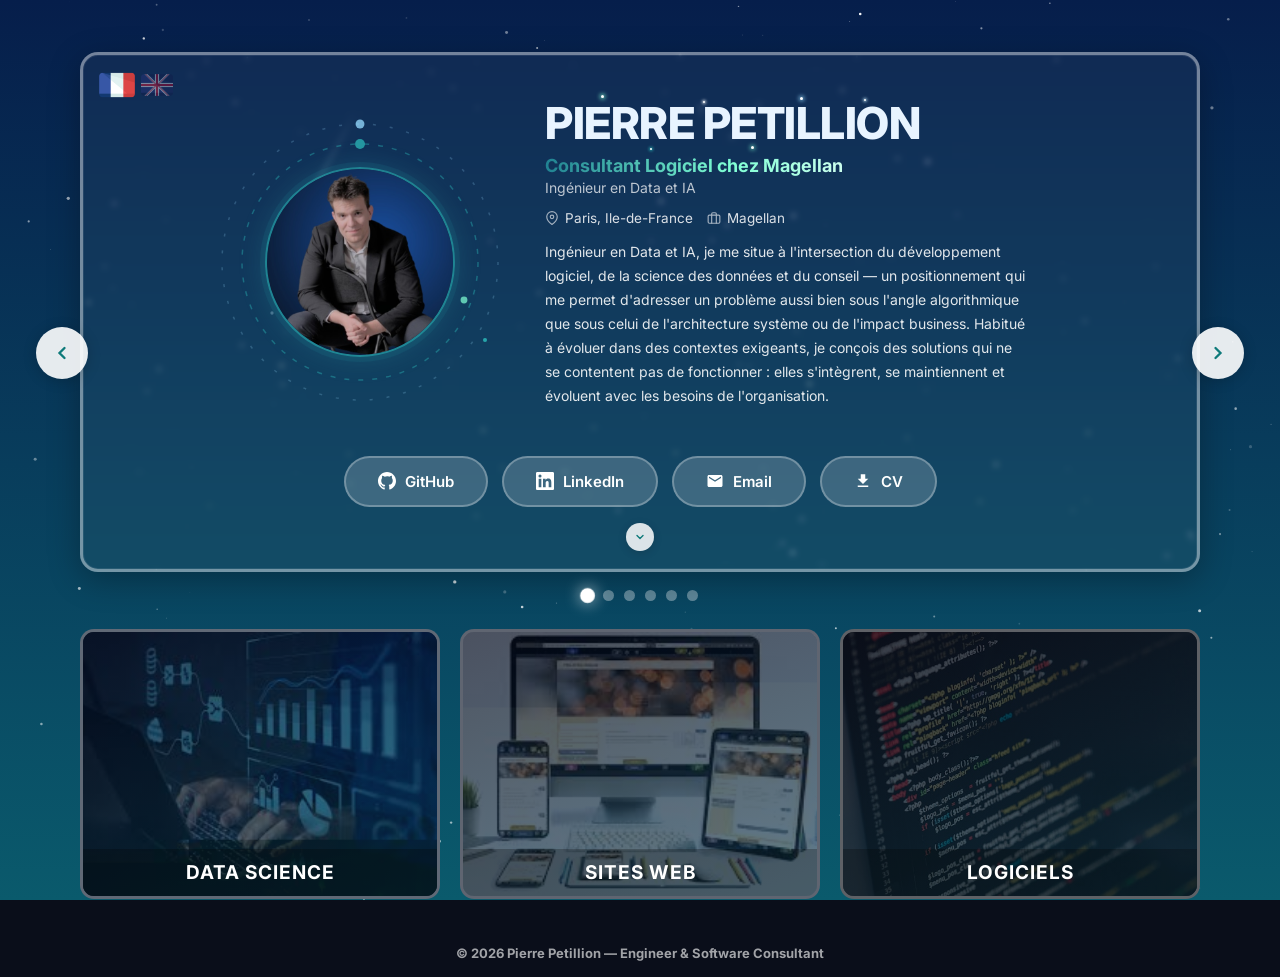
==== commit 3aa95032: "update" ====
--- a/index.html
+++ b/index.html
@@ -227,10 +227,10 @@
 .tDj{background:#092E20;color:#44b78b}.tFl{background:#000;color:#fff}.tWp{background:#0078d4;color:#fff}.tAr{background:#00878A;color:#fff}.tMy{background:#4479A1;color:#fff}.tKo{background:#7F52FF;color:#fff}.tVb{background:#68217a;color:#fff}
 .tSc{background:#DC322F;color:#fff}.tHf{background:#FFD21E;color:#000}.tJp{background:#F37626;color:#fff}
 .tBs{background:#7952B3;color:#fff}.tBh{background:#4EAA25;color:#fff}.tKr{background:#D00000;color:#fff}
-.tSb{background:#4c72b0;color:#fff}.tMd{background:#083fa1;color:#fff}.tCe{background:#D97935;color:#fff}.tGls{background:#EA4335;color:#fff}.tXl{background:#217346;color:#fff}.tScr{background:#3668B7;color:#fff}.tBSp{background:#4B8BBE;color:#fff}.tDpy{background:#7289DA;color:#fff}.tJSw{background:#007396;color:#fff}.tMob{background:#0071C5;color:#fff}.tAnd{background:#3DDC84;color:#000}.tPg{background:#6C6C6C;color:#fff}.tD3{background:#F9A825;color:#000}.tDj{background:#092E20;color:#fff}
+.tSb{background:#4c72b0;color:#fff}.tMd{background:#083fa1;color:#fff}.tCe{background:#D97935;color:#fff}.tGls{background:#EA4335;color:#fff}.tXl{background:#217346;color:#fff}.tScr{background:#3668B7;color:#fff}.tBSp{background:#4B8BBE;color:#fff}.tDpy{background:#7289DA;color:#fff}.tJSw{background:#007396;color:#fff}.tMob{background:#0071C5;color:#fff}.tAnd{background:#3DDC84;color:#000}.tPg{background:#6C6C6C;color:#fff}.tD3{background:#F9A825;color:#000}
 
 #bg-canvas{position:fixed;top:0;left:0;width:100%;height:100%;z-index:-1;pointer-events:none}
-./* ── AVATAR + ORBITES SVG ─────────────────────────────────────────────────── */
+/* ── AVATAR + ORBITES SVG ─────────────────────────────────────────────────── */
 .av-wrap{position:absolute;left:0;top:50%;transform:translateY(-50%);width:290px;height:290px;cursor:pointer}
 .av-wrap .avatar-circle{position:absolute;top:50px;left:50px;width:190px;height:190px;border-radius:50%;border:2.5px solid rgba(43,184,184,0.6);overflow:hidden;box-shadow:0 0 0 5px rgba(43,184,184,0.08),0 0 28px rgba(43,184,184,0.2);z-index:1}
 .av-svg{position:absolute;top:0;left:0;width:290px;height:290px;pointer-events:none;z-index:2;overflow:visible}
@@ -241,11 +241,7 @@
 
 /* ── NOM LIÉ AUX ORBITES : même animation de pulsation ───────────────────── */
 .name-stellar{font-size:32px;font-weight:300;letter-spacing:9px;text-transform:uppercase;margin-bottom:6px;line-height:1.2;font-family:inherit;display:inline-block;position:relative;color:#e8f4ff}
-@keyframes nameFlow{}
 @keyframes nameFlow{0%{background-position:200% center}100%{background-position:-200% center}}
-40%,60%{opacity:1;transform:scale(1.2)}80%{opacity:0.3;transform:scale(0.8)}}100%{background-position:-200% center}}
-100%{background-position:-200% center}}
-50%{filter:drop-shadow(0 0 14px rgba(43,184,184,0.75)) drop-shadow(0 0 28px rgba(127,255,212,0.35))}}
 .slide-box{background:rgba(255,255,255,.045)!important;backdrop-filter:blur(3px);box-shadow:0 8px 32px rgba(0,0,0,.28),inset 0 0 0 1px rgba(255,255,255,.09);transition:box-shadow .35s!important}
 .slide-box:hover{box-shadow:0 14px 52px rgba(0,0,0,.36),inset 0 0 0 1px rgba(255,255,255,.16)!important}
 .action-btn{position:relative;overflow:hidden}
@@ -289,7 +285,7 @@
 .sp4{width:2px;height:2px;bottom:-3px;left:28%;animation-delay:1.7s;box-shadow:0 0 3px 1px rgba(43,184,184,0.9)}
 .sp5{width:2px;height:2px;top:0px;left:85%;animation-delay:0.9s;box-shadow:0 0 3px 1px rgba(200,240,255,0.8)}
 .sp6{width:3px;height:3px;bottom:-2px;left:55%;animation-delay:2.0s;box-shadow:0 0 4px 1px rgba(127,255,212,0.7)}
-40%,60%{opacity:1;transform:scale(1.2)}80%{opacity:0.3;transform:scale(0.8)}}
+@keyframes sparkleFade{0%,100%{opacity:0;transform:scale(0.6)}40%,60%{opacity:1;transform:scale(1.2)}80%{opacity:0.3;transform:scale(0.8)}}
 
 /* ── EXP TOGGLE ─────────────────────────────────────────────────────────── */
 .exp-toggle{cursor:pointer;user-select:none}
@@ -326,29 +322,6 @@
   0%{color:rgba(127,255,212,0);transform:translate(-50%,-50%) scale(0.5)}
   30%{color:rgba(127,255,212,1);transform:translate(calc(-50% + 70px),calc(-50% - 80px)) scale(1)}
   100%{color:rgba(127,255,212,0);transform:translate(calc(-50% + 120px),calc(-50% - 130px)) scale(0.2)}
-}
-
-  90%{opacity:1;transform:translate(3px,2px)}
-  91%{opacity:0}
-  92%{opacity:1;transform:translate(-3px,-1px)}
-  93%{opacity:0}
-  94%{opacity:1;transform:translate(2px,1px)}
-  95%{opacity:0}
-}
-
-  60%{color:#fff;text-shadow:0 0 8px rgba(43,184,184,0.9),0 0 20px rgba(43,184,184,0.6)}
-  100%{color:#e8f4ff;text-shadow:none}
-}
-
-  25%{transform:translate(-1.5px,0.5px);opacity:1}
-  50%{transform:translate(1.5px,-0.5px);opacity:0.7}
-  75%{transform:translate(-1px,1px);opacity:1}
-}
-
-  50%{opacity:0}
-}
-
-  50%{transform:translateY(var(--amp,-4px))}
 }
 
 /* ── SIGNAL sur le nom ───────────────────────────────────────────────────── */
@@ -674,90 +647,6 @@
   }
 }
 
-.tag-d3{background:#f68e56;color:#fff;}@media(max-width:860px){
-  .nav-dots{
-    gap:4px !important;
-  }
-  .nav-dot{
-    flex-shrink:1 !important;
-    width:7px !important;
-    height:7px !important;
-  }
-  .nav-arrow{
-    flex-shrink:0 !important;
-    width:34px !important;
-    height:34px !important;
-  }
-  #mobile-nav{
-    gap:6px !important;
-  }
-
-/* ── MOBILE NAV ───────────────────────────────────────────── */
-#mobile-nav .nav-arrow{
-    width:38px;
-    height:38px;
-    border-radius:50%;
-    background:rgba(255,255,255,0.13);
-    border:1px solid rgba(255,255,255,0.18);
-    cursor:pointer;
-    display:flex;
-    align-items:center;
-    justify-content:center;
-    color:#fff;
-    flex-shrink:0;
-    transition:background .2s;
-  }
-#mobile-nav .nav-arrow:hover{ background:rgba(255,255,255,0.22); }
-#mobile-nav .nav-arrow svg{ stroke:#fff; width:16px; height:16px; }
-#mobile-nav .nav-dots{
-    display:flex;
-    align-items:center;
-    gap:5px;
-    flex:1;
-    justify-content:center;
-    min-width:0;
-    flex-shrink:1;
-  }
-#mobile-nav .nav-dot{
-    width:7px;
-    height:7px;
-    border-radius:50%;
-    background:rgba(255,255,255,0.3);
-    border:none;
-    cursor:pointer;
-    padding:0;
-    transition:background .2s, transform .2s;
-    flex-shrink:0;
-  }
-#mobile-nav .nav-dot.active{
-    background:rgba(43,184,184,1);
-    transform:scale(1.3);
-  }
-#mobile-nav .nav-sep{
-    width:1px; height:24px;
-    background:rgba(255,255,255,0.2);
-    flex-shrink:0;
-    margin:0 2px;
-  }
-#mobile-nav .nav-flags{
-    display:flex;
-    gap:7px;
-    align-items:center;
-    flex-shrink:0;
-  }
-#mobile-nav .nav-flags img{
-    width:26px;
-    height:26px;
-    border-radius:4px;
-    object-fit:cover;
-    cursor:pointer;
-    opacity:0.45;
-    transition:opacity .2s, transform .2s;
-  }
-#mobile-nav .nav-flags img.active{
-    opacity:1;
-    transform:scale(1.12);
-  }
 @media(max-width:860px){
   .nav-dots{ gap:4px !important; }
   .nav-dot{ flex-shrink:1 !important; width:7px !important; height:7px !important; }
@@ -782,9 +671,8 @@
 .proj-no-gh{
   cursor:default;
 }
-.tag-tDpy{background:#5865F2;color:#fff;}
 </style>
-<script>function toggleExp(el){el.classList.toggle("open");}</script>
+<script>function toggleExp(el){var open=el.classList.toggle("open");el.setAttribute("aria-expanded",open?"true":"false");}</script>
 <!-- Google tag (gtag.js) -->
 <script async src="https://www.googletagmanager.com/gtag/js?id=G-PPQR892T58"></script>
 <script>
@@ -943,7 +831,7 @@
     </div>
       <div class="exp-scroll">
 
-        <div class="exp-card exp-toggle" onclick="toggleExp(this)">
+        <div class="exp-card exp-toggle" onclick="toggleExp(this)" role="button" tabindex="0" aria-expanded="false">
           <div class="exp-head">
             <span class="exp-chevron">❯</span>
             <span class="exp-icon">&#127970;</span>
@@ -972,7 +860,7 @@
           </div>
         </div>
 
-        <div class="exp-card exp-toggle" onclick="toggleExp(this)">
+        <div class="exp-card exp-toggle" onclick="toggleExp(this)" role="button" tabindex="0" aria-expanded="false">
           <div class="exp-head">
             <span class="exp-chevron">❯</span>
             <span class="exp-icon">&#128187;</span>
@@ -1043,17 +931,17 @@
 
 <section>
   <div class="cat-grid">
-    <div class="cat-card" onclick="toggleCat('ds',this)" style="background:#061428">
+    <div class="cat-card" onclick="toggleCat('ds',this)" role="button" tabindex="0" style="background:#061428">
       <img src="assets/images/categories/data-science.jpg" alt="Data Science" style="position:absolute;inset:0;width:100%;height:100%;object-fit:cover;opacity:0.6">
       <div style="position:absolute;inset:0;background:linear-gradient(160deg,rgba(4,10,35,0.5) 0%,rgba(10,75,95,0.4) 100%)"></div>
       <div class="cat-label-bar"><span class="cat-name" data-fr="Data Science" data-en="Data Science">Data Science</span></div>
     </div>
-    <div class="cat-card" onclick="toggleCat('web',this)" style="background:#040e20">
+    <div class="cat-card" onclick="toggleCat('web',this)" role="button" tabindex="0" style="background:#040e20">
       <img src="assets/images/categories/sites-web.jpg" alt="Sites Web" style="position:absolute;inset:0;width:100%;height:100%;object-fit:cover;object-position:68% center;opacity:0.62">
       <div style="position:absolute;inset:0;background:linear-gradient(160deg,rgba(3,8,25,0.5) 0%,rgba(8,65,95,0.4) 100%)"></div>
       <div class="cat-label-bar"><span class="cat-name" data-fr="Sites Web" data-en="Web Projects">Sites Web</span></div>
     </div>
-    <div class="cat-card" onclick="toggleCat('soft',this)" style="background:#030810">
+    <div class="cat-card" onclick="toggleCat('soft',this)" role="button" tabindex="0" style="background:#030810">
       <img src="assets/images/categories/logiciels.jpg" alt="Logiciels" style="position:absolute;inset:0;width:100%;height:100%;object-fit:cover;opacity:0.55">
       <div style="position:absolute;inset:0;background:linear-gradient(160deg,rgba(2,6,20,0.52) 0%,rgba(6,60,80,0.42) 100%)"></div>
       <div class="cat-label-bar"><span class="cat-name" data-fr="Logiciels" data-en="Software">Logiciels</span></div>
@@ -1077,15 +965,23 @@
   var ctx=canvas.getContext('2d',{alpha:false});
   var stars=[], shoots=[];
   function rnd(a,b){return a+Math.random()*(b-a);}
-  function resize(){
-    canvas.width=window.innerWidth; canvas.height=window.innerHeight;
-    grad=null;
+  function makeStars(){
     stars=[];
     for(var i=0;i<260;i++){
       stars.push({x:rnd(0,canvas.width),y:rnd(0,canvas.height),
         r:rnd(0.3,1.7),base:rnd(0.12,0.68),phase:rnd(0,6.28),spd:rnd(0.004,0.022)});
     }
     window.starsRef=stars;
+  }
+  function resize(){
+    var ow=canvas.width,oh=canvas.height;
+    canvas.width=window.innerWidth; canvas.height=window.innerHeight;
+    grad=null;
+    if(!stars.length){makeStars();return;}
+    // Repositionner les étoiles existantes au lieu de les régénérer :
+    // évite le "saut" du ciel quand la barre d'adresse mobile se rétracte
+    var rx=canvas.width/ow,ry=canvas.height/oh;
+    for(var i=0;i<stars.length;i++){stars[i].x*=rx;stars[i].y*=ry;}
   }
   resize(); window.addEventListener('resize',resize);
   var C0=[6,30,75], C1=[10,90,108], C2=[14,122,122];
@@ -1165,7 +1061,13 @@
   window.scrollTo({top:0,behavior:'instant'});
 }
 function changeSlide(d){goTo((current+d+N)%N);}
-document.addEventListener("keydown",function(e){if(e.key==="ArrowLeft")changeSlide(-1);if(e.key==="ArrowRight")changeSlide(1);});
+document.addEventListener("keydown",function(e){
+  if(e.altKey||e.ctrlKey||e.metaKey)return;
+  var t=e.target;
+  if(t&&(t.tagName==="INPUT"||t.tagName==="TEXTAREA"||t.tagName==="SELECT"||t.isContentEditable))return;
+  if(e.key==="ArrowLeft")changeSlide(-1);
+  else if(e.key==="ArrowRight")changeSlide(1);
+});
 
 const SOFT=[
   {e:"\u{1F3AF}",fr:"Autonomie",en:"Autonomy"},{e:"\u{1F4AC}",fr:"Communication",en:"Communication"},
@@ -1200,6 +1102,7 @@
   renderProj(cat);det.style.display="block";
   setTimeout(function(){det.scrollIntoView({behavior:"smooth",block:"start"});},50);
 }
+function escH(s){return String(s).replace(/&/g,"&amp;").replace(/</g,"&lt;").replace(/>/g,"&gt;").replace(/"/g,"&quot;").replace(/'/g,"&#39;");}
 function renderProj(cat){
   var lang=document.documentElement.getAttribute("data-lang")||"fr";
   var m=CAT_META[cat];
@@ -1208,25 +1111,25 @@
   var list=PROJECTS.filter(function(p){return p.c===cat;}).sort(function(a,b){return b.y-a.y;});
   grid.innerHTML=list.map(function(p){
     var desc=lang==="en"?p.en:p.fr;
-    var tags=p.lg.map(function(l){return '<span class="proj-tag '+(TAG_MAP[l]||'')+'">'+l+'</span>';}).join("");
+    var tags=p.lg.map(function(l){return '<span class="proj-tag '+(TAG_MAP[l]||'')+'">'+escH(l)+'</span>';}).join("");
     var stars='';
-    var imgSrc=p.img?p.img:'https://opengraph.githubassets.com/1/Pierre-Portfolio/'+p.r;
-    var ghUrl='https://github.com/Pierre-Portfolio/'+p.r;
-    return '<a href="'+(p.noGithub?'#':ghUrl)+'" '+(p.noGithub?'onclick="return false"':"target=\"_blank\"")+' class="proj-card'+(p.noGithub?' proj-no-gh':'')+'">'
-      +'<img src="'+imgSrc+'" alt="'+p.t+'" loading="lazy" style="object-fit:'+(p.fit||'cover')+'"' +' onerror="this.onerror=null;this.src=\'https://opengraph.githubassets.com/1/Pierre-Portfolio/'+p.r+'\'">'
+    var repo=encodeURIComponent(p.r);
+    var imgSrc=p.img?p.img:'https://opengraph.githubassets.com/1/Pierre-Portfolio/'+repo;
+    var ghUrl='https://github.com/Pierre-Portfolio/'+repo;
+    return '<a href="'+(p.noGithub?'#':escH(ghUrl))+'" '+(p.noGithub?'onclick="return false"':"target=\"_blank\"")+' class="proj-card'+(p.noGithub?' proj-no-gh':'')+'">'
+      +'<img src="'+escH(imgSrc)+'" alt="'+escH(p.t)+'" loading="lazy" style="object-fit:'+escH(p.fit||'cover')+'"' +' onerror="this.onerror=null;this.src=\'https://opengraph.githubassets.com/1/Pierre-Portfolio/'+repo+'\'">'
       +'<div class="proj-fallback">&#128187;</div>'
-      +'<div class="proj-body"><div class="proj-meta"><span class="proj-year">'+p.y+'</span>'+stars+'</div>'
-      +'<div class="proj-title">'+p.t+'</div><div class="proj-desc">'+desc+'</div>'
+      +'<div class="proj-body"><div class="proj-meta"><span class="proj-year">'+escH(p.y)+'</span>'+stars+'</div>'
+      +'<div class="proj-title">'+escH(p.t)+'</div><div class="proj-desc">'+escH(desc)+'</div>'
       +'<div class="proj-tags">'+tags+'</div>'
       +'<div class="proj-gh">'+(lang==="en"?"View on GitHub":"Voir sur GitHub")+'</div></div></a>';
   }).join("");
 }
 function setLang(lang){
   document.documentElement.setAttribute("data-lang",lang);
+  document.documentElement.setAttribute("lang",lang);
   document.getElementById("flag-en").classList.toggle("active",lang==="en");
   document.getElementById("flag-fr").classList.toggle("active",lang==="fr");
-  var mbbFr=document.getElementById("mbb-fr"); if(mbbFr) mbbFr.classList.toggle("active",lang==="fr");
-  var mbbEn=document.getElementById("mbb-en"); if(mbbEn) mbbEn.classList.toggle("active",lang==="en");
   var navFr=document.getElementById("nav-flag-fr"); if(navFr) navFr.classList.toggle("active",lang==="fr");
   var navEn=document.getElementById("nav-flag-en"); if(navEn) navEn.classList.toggle("active",lang==="en");
   document.querySelectorAll("[data-fr]").forEach(function(el){var v=el.getAttribute("data-"+lang);if(v)el.textContent=v;});
@@ -1236,6 +1139,13 @@
 }
 var scrollTopBtn=document.getElementById("scrollTop");
 window.addEventListener("scroll",function(){scrollTopBtn.classList.toggle("visible",window.scrollY>200);},{passive:true});
+
+// Activation clavier (Entrée / Espace) des éléments cliquables non natifs
+document.querySelectorAll(".exp-toggle,.cat-card").forEach(function(el){
+  el.addEventListener("keydown",function(e){
+    if(e.key==="Enter"||e.key===" "){e.preventDefault();el.click();}
+  });
+});
 
 // ── TWINKLE : étoiles qui clignotent aléatoirement ──────────────────────────
 (function(){
@@ -1272,7 +1182,6 @@
     });
     requestAnimationFrame(loop);
   }
-  window.addEventListener('resize',pick);
   var t=setInterval(function(){
     if(window.starsRef&&window.starsRef.length){
       clearInterval(t);pick();setInterval(pick,4000);loop();
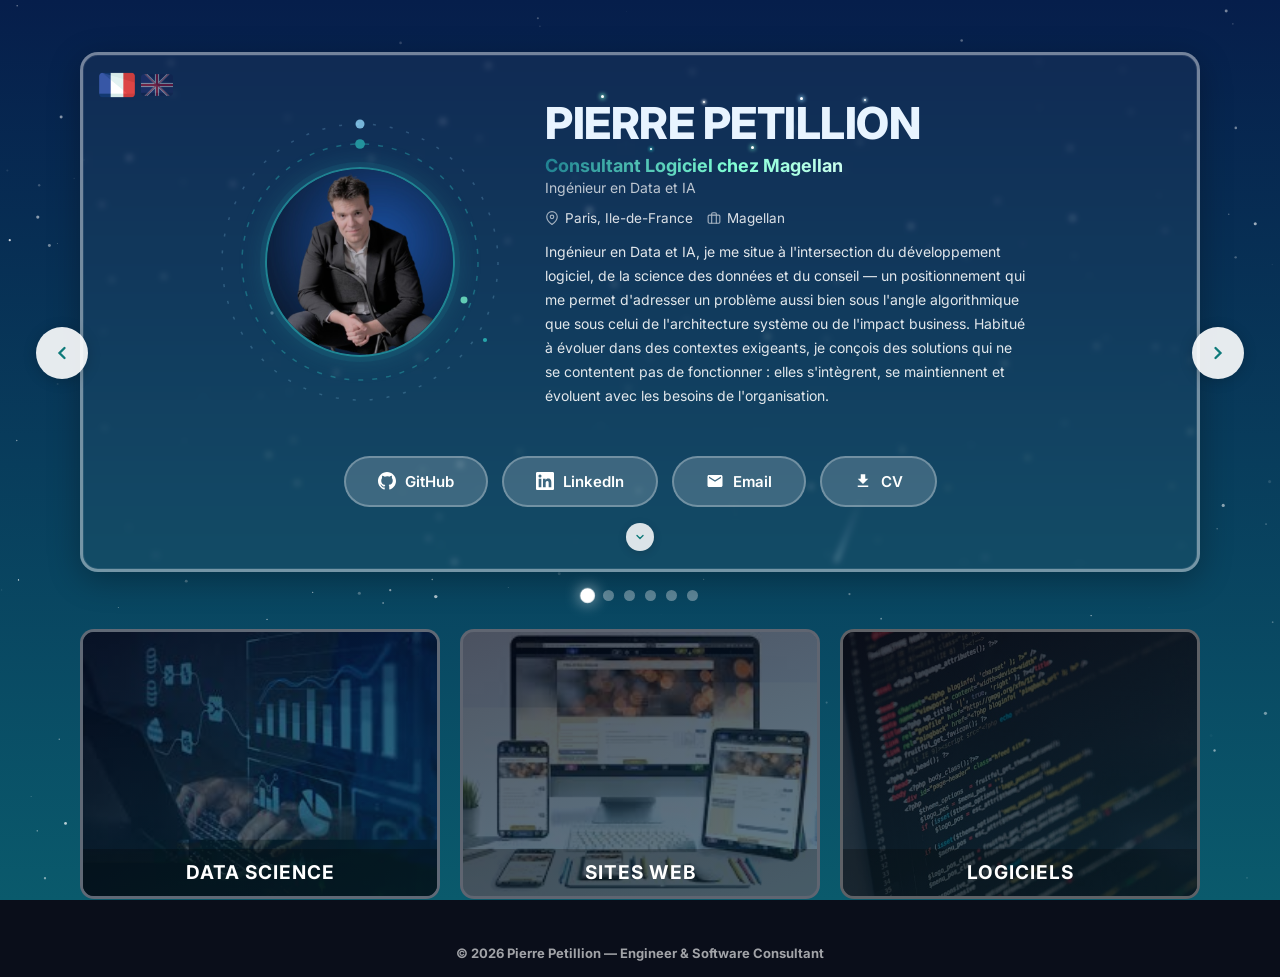
==== commit 88ca1a64: "fix opti" ====
--- a/index.html
+++ b/index.html
@@ -11,16 +11,33 @@
 <meta property="og:url" content="https://pierre-portfolio.github.io/">
 <meta property="og:title" content="Pierre Petillion — Software Consultant & Data Engineer">
 <meta property="og:description" content="Ingénieur en Data et IA. Découvrez mes projets en Data Science, Sites Web et Logiciels.">
-<meta property="og:image" content="https://avatars.githubusercontent.com/u/60719810?v=4">
-<meta property="og:image:width" content="400">
-<meta property="og:image:height" content="400">
+<meta property="og:image" content="https://pierre-portfolio.github.io/assets/images/carrousel/profil.jpg">
+<meta property="og:image:width" content="575">
+<meta property="og:image:height" content="603">
 <meta property="og:locale" content="fr_FR">
 
 <!-- Twitter Card -->
 <meta name="twitter:card" content="summary">
 <meta name="twitter:title" content="Pierre Petillion — Software Consultant & Data Engineer">
 <meta name="twitter:description" content="Ingénieur en Data et IA. Data Science, Sites Web, Logiciels.">
-<meta name="twitter:image" content="https://avatars.githubusercontent.com/u/60719810?v=4">
+<meta name="twitter:image" content="https://pierre-portfolio.github.io/assets/images/carrousel/profil.jpg">
+<script type="application/ld+json">
+{
+  "@context": "https://schema.org",
+  "@type": "Person",
+  "name": "Pierre Petillion",
+  "url": "https://pierre-portfolio.github.io/",
+  "image": "https://pierre-portfolio.github.io/assets/images/carrousel/profil.jpg",
+  "jobTitle": "Consultant Logiciel & Data Engineer",
+  "worksFor": {"@type": "Organization", "name": "Magellan"},
+  "alumniOf": {"@type": "CollegeOrUniversity", "name": "ESILV"},
+  "knowsAbout": ["Data Science", "Data Engineering", "Software Development", "Web Development"],
+  "sameAs": [
+    "https://github.com/Pierre-Portfolio",
+    "https://www.linkedin.com/in/ppetillion/"
+  ]
+}
+</script>
 <link rel="icon" type="image/svg+xml" href="[data-uri]">
 <link rel="preconnect" href="https://fonts.googleapis.com">
 <link rel="preconnect" href="https://fonts.gstatic.com" crossorigin>
@@ -41,7 +58,8 @@
 .container{max-width:1120px;width:100%;display:flex;flex-direction:column;gap:28px}
 
 /* SLIDE BOX */
-.slide-box{border:3px solid rgba(255,255,255,.42);border-radius:18px;padding:48px 56px 54px;min-height:520px;display:flex;flex-direction:column;justify-content:center;gap:22px;background:transparent;position:relative}
+.slide-box{border:3px solid rgba(255,255,255,.42);border-radius:18px;padding:48px 56px 54px;min-height:520px;display:flex;flex-direction:column;justify-content:center;gap:22px;background:rgba(255,255,255,.045);backdrop-filter:blur(3px);box-shadow:0 8px 32px rgba(0,0,0,.28),inset 0 0 0 1px rgba(255,255,255,.09);transition:box-shadow .35s;position:relative}
+.slide-box:hover{box-shadow:0 14px 52px rgba(0,0,0,.36),inset 0 0 0 1px rgba(255,255,255,.16)}
 
 /* CAROUSEL */
 #carousel{position:relative}
@@ -81,8 +99,8 @@
 }
 
 /* ARROWS */
-.carousel-ctrl{position:absolute;top:50%;width:52px;height:52px;border-radius:50%;background:rgba(255,255,255,.9);border:none;cursor:pointer;display:flex;align-items:center;justify-content:center;z-index:20;box-shadow:0 2px 14px rgba(0,0,0,.18);transition:background .2s}
-.carousel-ctrl:hover{background:#fff}
+.carousel-ctrl{position:absolute;top:50%;width:52px;height:52px;border-radius:50%;background:rgba(255,255,255,.9);border:none;cursor:pointer;display:flex;align-items:center;justify-content:center;z-index:20;box-shadow:0 2px 14px rgba(0,0,0,.18);transition:background .2s,box-shadow .25s}
+.carousel-ctrl:hover{background:#fff;box-shadow:0 0 20px rgba(43,184,184,.6)}
 #prev{left:-44px;animation:aL 2.5s ease-in-out infinite}
 #next{right:-44px;animation:aR 2.5s ease-in-out infinite}
 #prev:hover,#next:hover{animation:none}
@@ -92,51 +110,35 @@
 
 /* DOTS — vrais cercles */
 #dots{display:flex;justify-content:center;align-items:center;gap:10px;margin-top:18px}
-.dot{width:11px;height:11px;border-radius:50%;background:rgba(255,255,255,.35);border:none;cursor:pointer;transition:background .25s,transform .25s;padding:0;flex-shrink:0}
-.dot.active{background:#fff;transform:scale(1.3)}
+.dot{width:11px;height:11px;border-radius:50%;background:rgba(255,255,255,.35);border:none;cursor:pointer;transition:background .2s,box-shadow .2s,transform .2s;padding:0;flex-shrink:0}
+.dot.active{background:#fff;transform:scale(1.35);box-shadow:0 0 12px rgba(255,255,255,.75)}
 
 /* ── SLIDE 1 PROFILE ── */
 .profile-row{position:relative;height:300px;width:850px;margin:0 auto}
 
-/* Avatar PP circle */
-
-.avatar-circle .initials{font-size:56px;font-weight:800;color:#fff;letter-spacing:3px;user-select:none;text-shadow:0 2px 14px rgba(0,0,0,.15)}
-
 .profile-info{position:absolute;left:330px;top:50%;transform:translateY(-50%);max-width:520px}
 .profile-info h1{font-size:44px;font-weight:800;letter-spacing:-.5px;line-height:1.1;margin-bottom:8px}
-.job-title{font-size:18px;font-weight:700;margin-bottom:3px;display:inline-block;background:linear-gradient(90deg,rgba(43,184,184,0.6) 0%,rgba(127,255,212,1) 25%,rgba(255,255,255,1) 50%,rgba(127,255,212,1) 75%,rgba(43,184,184,0.6) 100%);background-size:250% auto;-webkit-background-clip:text;-webkit-text-fill-color:transparent;background-clip:text;animation:nameFlow 25s linear infinite}
+.job-title{font-size:18px;font-weight:700;margin-bottom:3px;display:inline-block;position:relative;background:linear-gradient(90deg,rgba(43,184,184,0.6) 0%,rgba(127,255,212,1) 25%,rgba(255,255,255,1) 50%,rgba(127,255,212,1) 75%,rgba(43,184,184,0.6) 100%);background-size:250% auto;-webkit-background-clip:text;-webkit-text-fill-color:transparent;background-clip:text;animation:nameFlow 25s linear infinite}
 .job-sub{font-size:14px;font-weight:400;opacity:.72;margin-bottom:14px}
 .meta-row{display:flex;flex-wrap:wrap;gap:14px;margin-bottom:14px}
 .meta-item{display:flex;align-items:center;gap:6px;font-size:13.5px;opacity:.85}
 .meta-item svg{opacity:.72;flex-shrink:0}
 .bio{font-size:14px;line-height:1.72;opacity:.88;margin-bottom:16px;max-width:480px}
-.lang-tags{display:flex;gap:8px;flex-wrap:wrap}
-.lang-tag{display:flex;align-items:center;gap:5px;background:rgba(255,255,255,.18);border-radius:20px;padding:4px 13px;font-size:12.5px;font-weight:500}
-
 /* Buttons — match screenshot style */
 .btn-row{display:flex;gap:14px;margin-top:22px;flex-wrap:wrap;justify-content:center}
-.action-btn{display:flex;align-items:center;gap:9px;padding:14px 32px;background:rgba(255,255,255,.18);border:2px solid rgba(255,255,255,.28);border-radius:50px;color:#fff;text-decoration:none;font-weight:600;font-size:15px;transition:background .2s,border-color .2s;white-space:nowrap}
+.action-btn{display:flex;align-items:center;gap:9px;padding:14px 32px;background:rgba(255,255,255,.18);border:2px solid rgba(255,255,255,.28);border-radius:50px;color:#fff;text-decoration:none;font-weight:600;font-size:15px;transition:background .2s,border-color .2s;white-space:nowrap;position:relative;overflow:hidden}
 .action-btn:hover{background:rgba(255,255,255,.28);border-color:rgba(255,255,255,.5)}
 
 /* SLIDE TITLE */
 .slide-title-wrap{text-align:center;margin-bottom:6px}
 .slide-title{font-size:26px;font-weight:700;border:3px solid rgba(255,255,255,.42);padding:8px 22px;border-radius:8px;display:inline-block}
 
-/* TECH LOGOS */
-.logo-grid{display:flex;flex-wrap:wrap;gap:10px;justify-content:center}
-.logo-box{width:64px;height:64px;background:rgba(255,255,255,.18);border-radius:10px;display:flex;align-items:center;justify-content:center;cursor:default;transition:transform .2s,background .2s;position:relative}
-.logo-box:hover{transform:scale(1.12);background:rgba(255,255,255,.28)}
-.logo-box img{width:38px;height:38px;object-fit:contain}
-.logo-box .tip{position:absolute;bottom:calc(100% + 7px);left:50%;transform:translateX(-50%);background:var(--teal-dk);color:#fff;font-size:11px;padding:4px 10px;border-radius:5px;white-space:nowrap;z-index:999;pointer-events:none;opacity:0;transition:opacity .15s;box-shadow:0 2px 8px rgba(0,0,0,.25)}
-.logo-box:hover .tip{opacity:1}
-
 /* SOFT SKILLS */
 .soft-grid{display:grid;grid-template-columns:repeat(7,1fr);gap:16px;justify-items:center}
 @media(max-width:900px){.soft-grid{grid-template-columns:repeat(4,1fr)}}
-@media(max-width:500px){.soft-grid{grid-template-columns:repeat(3,1fr)}}
 .soft-box{display:flex;flex-direction:column;align-items:center;gap:7px;width:90px;cursor:default}
-.soft-inner{width:76px;height:76px;background:rgba(255,255,255,.18);border-radius:14px;display:flex;align-items:center;justify-content:center;transition:transform .2s,background .2s;position:relative}
-.soft-box:hover .soft-inner{transform:scale(1.1);background:rgba(255,255,255,.28)}
+.soft-inner{width:76px;height:76px;background:rgba(255,255,255,.18);border-radius:14px;display:flex;align-items:center;justify-content:center;transition:transform .2s,box-shadow .2s;position:relative}
+.soft-box:hover .soft-inner{transform:translateY(-3px);background:rgba(255,255,255,.28);box-shadow:0 8px 20px rgba(0,0,0,.25)}
 .soft-inner .emoji-big{font-size:40px;line-height:1}
 .soft-label{font-size:11px;text-align:center;opacity:.82;line-height:1.3;max-width:86px;font-weight:500}
 .soft-inner .tip{position:absolute;bottom:calc(100% + 7px);left:50%;transform:translateX(-50%);background:var(--teal-dk);color:#fff;font-size:11px;padding:4px 10px;border-radius:5px;white-space:nowrap;z-index:999;pointer-events:none;opacity:0;transition:opacity .15s}
@@ -149,8 +151,8 @@
 .tl-item{position:relative;margin-bottom:24px}
 .tl-item:last-child{margin-bottom:0}
 .tl-dot{position:absolute;left:-37px;top:50%;transform:translateY(-50%);width:20px;height:20px;border-radius:50%;background:#fff;border:3px solid var(--teal);box-shadow:0 0 0 4px rgba(255,255,255,.22)}
-.t-card{background:rgba(255,255,255,.14);border-radius:12px;padding:14px 18px;border:1px solid rgba(255,255,255,.22);transition:background .2s}
-.t-card:hover{background:rgba(255,255,255,.24)}
+.t-card{background:rgba(255,255,255,.14);border-radius:12px;padding:14px 18px;border:1px solid rgba(255,255,255,.22);transition:transform .2s,box-shadow .2s}
+.t-card:hover{background:rgba(255,255,255,.24);transform:translateX(4px);box-shadow:0 6px 20px rgba(0,0,0,.2)}
 .t-head{display:flex;justify-content:space-between;align-items:flex-start;gap:8px;flex-wrap:wrap;margin-bottom:4px}
 .t-title{font-size:15px;font-weight:700}
 .t-badge{font-size:12px;opacity:.68;font-family:monospace;background:rgba(0,0,0,.18);padding:2px 9px;border-radius:10px;white-space:nowrap}
@@ -159,8 +161,8 @@
 
 /* EXPERIENCE */
 .exp-scroll{max-height:400px;overflow-y:auto;display:flex;flex-direction:column;gap:14px;padding-right:8px;scrollbar-width:thin;scrollbar-color:rgba(255,255,255,.3) transparent}
-.exp-card{background:rgba(255,255,255,.12);border:2px solid rgba(255,255,255,.22);border-radius:14px;padding:18px 22px;transition:border-color .2s}
-.exp-card:hover{border-color:rgba(255,255,255,.55)}
+.exp-card{background:rgba(255,255,255,.12);border:2px solid rgba(255,255,255,.22);border-left:4px solid rgba(43,184,184,.3);border-radius:14px;padding:18px 22px;transition:border-color .2s,box-shadow .2s}
+.exp-card:hover{border-color:rgba(255,255,255,.55);border-left-color:var(--teal);box-shadow:0 8px 26px rgba(0,0,0,.22)}
 .exp-head{display:flex;align-items:center;gap:12px;margin-bottom:12px}
 .exp-icon{font-size:26px}
 .exp-company{font-size:17px;font-weight:700}
@@ -186,24 +188,22 @@
 
 /* CATEGORIES */
 .cat-grid{display:grid;grid-template-columns:repeat(3,1fr);gap:20px}
-.cat-card{position:relative;border-radius:14px;overflow:hidden;border:3px solid rgba(255,255,255,.36);cursor:pointer;aspect-ratio:4/3;display:flex;align-items:center;justify-content:center;transition:transform .22s,border-color .22s}
-.cat-card:hover{transform:scale(1.04);border-color:rgba(255,255,255,.68)}
-.cat-card.active{border-color:#fff;transform:scale(1.03)}
-.cat-emoji{font-size:76px;opacity:.24;user-select:none}
+.cat-card{position:relative;border-radius:14px;overflow:hidden;border:3px solid rgba(255,255,255,.36);cursor:pointer;aspect-ratio:4/3;display:flex;align-items:center;justify-content:center;transition:transform .22s,box-shadow .22s}
+.cat-card:hover{transform:scale(1.04);border-color:rgba(255,255,255,.68);box-shadow:0 0 28px rgba(43,184,184,.45)}
+.cat-card.active{border-color:#fff;transform:scale(1.03);box-shadow:0 0 42px rgba(43,184,184,.6)}
 .cat-label-bar{position:absolute;bottom:0;left:0;right:0;background:rgba(0,0,0,.26);padding:12px 0;text-align:center}
 .cat-name{font-size:19px;font-weight:700;text-transform:uppercase;letter-spacing:1px}
 
 /* PROJECTS */
 .proj-section-title{font-size:22px;font-weight:700;text-align:center;border:3px solid rgba(255,255,255,.42);padding:10px 24px;border-radius:10px;background:rgba(43,184,184,.2);margin-bottom:16px}
 .proj-grid{display:grid;grid-template-columns:repeat(auto-fill,minmax(268px,1fr));gap:14px}
-.proj-card{display:flex;flex-direction:column;background:rgba(255,255,255,.13);border:2px solid rgba(255,255,255,.28);border-radius:12px;overflow:hidden;text-decoration:none;color:#fff;transition:transform .2s,box-shadow .2s}
-.proj-card:hover{transform:translateY(-4px);box-shadow:0 12px 28px rgba(0,0,0,.22)}
+.proj-card{display:flex;flex-direction:column;background:rgba(255,255,255,.13);border:2px solid rgba(255,255,255,.28);border-top:3px solid transparent;border-radius:12px;overflow:hidden;text-decoration:none;color:#fff;transition:transform .2s,box-shadow .2s,border-color .2s}
+.proj-card:hover{transform:translateY(-4px);border-top-color:var(--teal);box-shadow:0 16px 38px rgba(0,0,0,.32)}
 .proj-card img{width:100%;height:128px;object-fit:cover;display:block}
 .proj-fallback{width:100%;height:128px;background:rgba(0,0,0,.18);display:none;align-items:center;justify-content:center;font-size:34px}
 .proj-body{padding:12px 14px;display:flex;flex-direction:column;gap:7px;flex:1}
 .proj-meta{display:flex;justify-content:space-between}
 .proj-year{font-size:11px;opacity:.58;font-family:monospace}
-.proj-stars{display:none}
 .proj-title{font-weight:700;font-size:14px}
 .proj-desc{font-size:12px;opacity:.76;line-height:1.5;flex:1}
 .proj-tags{display:flex;flex-wrap:wrap;gap:4px}
@@ -227,13 +227,13 @@
 .tDj{background:#092E20;color:#44b78b}.tFl{background:#000;color:#fff}.tWp{background:#0078d4;color:#fff}.tAr{background:#00878A;color:#fff}.tMy{background:#4479A1;color:#fff}.tKo{background:#7F52FF;color:#fff}.tVb{background:#68217a;color:#fff}
 .tSc{background:#DC322F;color:#fff}.tHf{background:#FFD21E;color:#000}.tJp{background:#F37626;color:#fff}
 .tBs{background:#7952B3;color:#fff}.tBh{background:#4EAA25;color:#fff}.tKr{background:#D00000;color:#fff}
-.tSb{background:#4c72b0;color:#fff}.tMd{background:#083fa1;color:#fff}.tCe{background:#D97935;color:#fff}.tGls{background:#EA4335;color:#fff}.tXl{background:#217346;color:#fff}.tScr{background:#3668B7;color:#fff}.tBSp{background:#4B8BBE;color:#fff}.tDpy{background:#7289DA;color:#fff}.tJSw{background:#007396;color:#fff}.tMob{background:#0071C5;color:#fff}.tAnd{background:#3DDC84;color:#000}.tPg{background:#6C6C6C;color:#fff}.tD3{background:#F9A825;color:#000}
+.tSb{background:#4c72b0;color:#fff}.tMd{background:#083fa1;color:#fff}.tCe{background:#D97935;color:#fff}.tGls{background:#EA4335;color:#fff}.tXl{background:#217346;color:#fff}.tScr{background:#3668B7;color:#fff}.tBSp{background:#4B8BBE;color:#fff}.tDpy{background:#7289DA;color:#fff}.tJSw{background:#007396;color:#fff}.tMob{background:#0071C5;color:#fff}.tAnd{background:#3DDC84;color:#222}.tPg{background:#3776AB;color:#fff}.tD3{background:#f68e56;color:#fff}.tAR{background:#FF6B35;color:#fff}.tSvg{background:#FFB13B;color:#222}
 
 #bg-canvas{position:fixed;top:0;left:0;width:100%;height:100%;z-index:-1;pointer-events:none}
 /* ── AVATAR + ORBITES SVG ─────────────────────────────────────────────────── */
 .av-wrap{position:absolute;left:0;top:50%;transform:translateY(-50%);width:290px;height:290px;cursor:pointer}
-.av-wrap .avatar-circle{position:absolute;top:50px;left:50px;width:190px;height:190px;border-radius:50%;border:2.5px solid rgba(43,184,184,0.6);overflow:hidden;box-shadow:0 0 0 5px rgba(43,184,184,0.08),0 0 28px rgba(43,184,184,0.2);z-index:1}
-.av-svg{position:absolute;top:0;left:0;width:290px;height:290px;pointer-events:none;z-index:2;overflow:visible}
+.av-wrap .avatar-circle{position:absolute;top:50px;left:50px;width:190px;height:190px;border-radius:50%;border:2.5px solid rgba(43,184,184,0.6);overflow:hidden;box-shadow:0 0 0 5px rgba(43,184,184,0.08),0 0 28px rgba(43,184,184,0.2);z-index:1;transition:transform .6s cubic-bezier(.34,1.56,.64,1),box-shadow .4s ease}
+.av-svg{position:absolute;top:0;left:0;width:290px;height:290px;pointer-events:none;z-index:2;overflow:visible;transition:transform .6s cubic-bezier(.34,1.56,.64,1)}
 .o-ring1{transform-origin:145px 145px;animation:svgSpin1 25s linear infinite}
 .o-ring2{transform-origin:145px 145px;animation:svgSpin2 40s linear infinite reverse}
 @keyframes svgSpin1{to{transform:rotate(360deg)}}
@@ -242,26 +242,8 @@
 /* ── NOM LIÉ AUX ORBITES : même animation de pulsation ───────────────────── */
 .name-stellar{font-size:32px;font-weight:300;letter-spacing:9px;text-transform:uppercase;margin-bottom:6px;line-height:1.2;font-family:inherit;display:inline-block;position:relative;color:#e8f4ff}
 @keyframes nameFlow{0%{background-position:200% center}100%{background-position:-200% center}}
-.slide-box{background:rgba(255,255,255,.045)!important;backdrop-filter:blur(3px);box-shadow:0 8px 32px rgba(0,0,0,.28),inset 0 0 0 1px rgba(255,255,255,.09);transition:box-shadow .35s!important}
-.slide-box:hover{box-shadow:0 14px 52px rgba(0,0,0,.36),inset 0 0 0 1px rgba(255,255,255,.16)!important}
-.action-btn{position:relative;overflow:hidden}
 .action-btn::after{content:'';position:absolute;top:-50%;left:-70%;width:40%;height:200%;background:rgba(255,255,255,.14);transform:skewX(-22deg);transition:left .55s ease}
 .action-btn:hover::after{left:140%}
-.carousel-ctrl{transition:background .2s,box-shadow .25s!important}
-.carousel-ctrl:hover{box-shadow:0 0 20px rgba(43,184,184,.6)!important}
-.dot{transition:background .2s,box-shadow .2s,transform .2s!important}
-.dot.active{transform:scale(1.35)!important;box-shadow:0 0 12px rgba(255,255,255,.75)!important}
-.proj-card{border-top:3px solid transparent!important;transition:transform .2s,box-shadow .2s,border-color .2s!important}
-.proj-card:hover{border-top-color:var(--teal)!important;box-shadow:0 16px 38px rgba(0,0,0,.32)!important}
-.cat-card{transition:transform .22s,box-shadow .22s!important}
-.cat-card:hover{box-shadow:0 0 28px rgba(43,184,184,.45)!important}
-.cat-card.active{box-shadow:0 0 42px rgba(43,184,184,.6)!important}
-.exp-card{border-left:4px solid rgba(43,184,184,.3)!important;transition:border-color .2s,box-shadow .2s!important}
-.exp-card:hover{border-left-color:var(--teal)!important;box-shadow:0 8px 26px rgba(0,0,0,.22)!important}
-.soft-inner{transition:transform .2s,box-shadow .2s!important}
-.soft-box:hover .soft-inner{transform:translateY(-3px)!important;box-shadow:0 8px 20px rgba(0,0,0,.25)!important}
-.t-card{transition:transform .2s,box-shadow .2s!important}
-.t-card:hover{transform:translateX(4px)!important;box-shadow:0 6px 20px rgba(0,0,0,.2)!important}
 .tech2-grid{display:grid;grid-template-columns:repeat(3,1fr);gap:18px;width:100%;margin-top:4px}
 .t2-cat{background:rgba(255,255,255,.07);border:1.5px solid rgba(255,255,255,.16);border-radius:14px;padding:18px 16px;transition:border-color .2s,box-shadow .2s}
 .t2-cat:hover{border-color:rgba(255,255,255,.38);box-shadow:0 8px 24px rgba(0,0,0,.2)}
@@ -271,13 +253,7 @@
 .t2-item:hover{background:rgba(255,255,255,.16);transform:translateX(4px);box-shadow:0 4px 14px rgba(0,0,0,.18)}
 .t2-icon{font-size:18px;flex-shrink:0;width:24px;text-align:center}
 .t2-label{font-size:13px;font-weight:500;opacity:.9}
-@media(max-width:750px){.tech2-grid{grid-template-columns:1fr}}
-.cat-grid{display:grid;grid-template-columns:repeat(3,1fr);gap:20px}
-.cat-card2{position:relative;border-radius:14px;overflow:hidden;border:3px solid rgba(255,255,255,.36);cursor:pointer;height:200px;display:flex;align-items:center;justify-content:center;transition:transform .22s,border-color .22s}
-
-
 /* ── SPARKLES sur job-title ──────────────────────────────────────────────── */
-.job-title{position:relative;display:inline-block}
 .sparkle{position:absolute;pointer-events:none;border-radius:50%;background:#fff;animation:sparkleFade 5s ease-in-out infinite}
 .sp1{width:3px;height:3px;top:-4px;left:15%;animation-delay:0s;box-shadow:0 0 4px 1px rgba(127,255,212,0.9)}
 .sp2{width:2px;height:2px;top:2px;left:42%;animation-delay:0.6s;box-shadow:0 0 3px 1px rgba(255,255,255,0.8)}
@@ -294,13 +270,10 @@
 .exp-body{max-height:0;overflow:hidden;transition:max-height .4s ease,opacity .3s ease;opacity:0;margin-top:0}
 .exp-toggle.open .exp-body{max-height:600px;opacity:1;margin-top:12px}
 .exp-toggle.open .exp-chevron{transform:rotate(90deg)}
-.exp-toggle:hover{border-color:rgba(43,184,184,0.55)}
+.exp-toggle:hover{border-color:rgba(43,184,184,0.55);border-left-color:var(--teal)}
 
 /* ── HOVER : WARP EFFECT ─────────────────────────────────────────────────── */
-.av-wrap .avatar-circle{transition:transform .6s cubic-bezier(.34,1.56,.64,1),box-shadow .4s ease}
 .av-wrap:hover .avatar-circle{transform:scale(1.06);box-shadow:0 0 0 6px rgba(43,184,184,0.25),0 0 40px rgba(43,184,184,0.55),0 0 80px rgba(43,184,184,0.15)}
-
-.av-svg{transition:transform .6s cubic-bezier(.34,1.56,.64,1)}
 .av-wrap:hover .av-svg{transform:scale(1.12)}
 
 .av-wrap .o-ring1{transition:stroke-opacity .4s,stroke-width .4s}
@@ -350,22 +323,17 @@
   .job-title{font-size:15px !important;}
   .bio{font-size:13px !important;line-height:1.65 !important;}
   .cat-grid{grid-template-columns:repeat(3,1fr) !important;gap:12px;}
+  .cat-card{aspect-ratio:16/9 !important;height:auto !important;}
   .proj-grid{grid-template-columns:repeat(auto-fill,minmax(220px,1fr));}
-  .contact-grid{grid-template-columns:1fr !important;gap:12px;}
   .tech2-grid{grid-template-columns:1fr !important;}
-  .carousel-ctrl.prev{left:4px !important;}
-  .carousel-ctrl.next{right:4px !important;}
+  .av-svg{width:100% !important;height:100% !important;top:0 !important;left:0 !important;}
 }
 
 /* ── MOBILE (≤ 600px) ─────────────────────────────────────────── */
 @media(max-width:600px){
   main{padding:24px 10px 20px;}
-  .slide-box{padding:18px 14px !important;border-radius:18px !important;align-items:center !important;}
-
-  /* Titre des slides — responsive */
-  .slide-title{ font-size:18px !important; padding:6px 14px !important; }
+  .slide-box{padding:14px 12px 48px !important;border-radius:18px !important;align-items:center !important;}
   .slide-title-wrap{ text-align:center !important; margin-bottom:4px !important; }
-  .slide-box{ padding:14px 12px 48px !important; }
 
   /* Profil — stack vertical centré */
   .profile-row{gap:12px;display:flex !important;flex-direction:column !important;align-items:center !important;justify-content:center !important;width:100% !important;height:auto !important;position:static !important;}
@@ -376,13 +344,11 @@
   .bio{font-size:12.5px !important;}
 
   /* Boutons contact */
-  .contact-grid{grid-template-columns:1fr !important;}
   .contact-tile{padding:12px 14px !important;}
   .contact-btn{padding:7px 14px !important;font-size:12px !important;}
 
   /* Catégories projets — 1 colonne sur très petit */
   .cat-grid{grid-template-columns:1fr !important;gap:10px;}
-  .cat-card{height:130px !important;}
 
   /* Grille projets */
   .proj-grid{grid-template-columns:1fr !important;}
@@ -397,15 +363,6 @@
   /* Expérience */
   .exp-company{font-size:15px !important;}
   .exp-role{font-size:13px !important;}
-
-  /* Flèches carousel */
-  .carousel-ctrl{width:38px !important;height:38px !important;}
-  .carousel-ctrl.prev{left:2px !important;}
-  .carousel-ctrl.next{right:2px !important;}
-
-  /* Dots */
-  #dots{gap:7px !important;}
-  .dot{width:8px !important;height:8px !important;}
 
   /* Footer */
   footer{font-size:11px !important;padding:12px !important;}
@@ -417,51 +374,6 @@
   .av-wrap{width:200px !important;height:200px !important;}
   .av-wrap .avatar-circle{top:30px !important;left:30px !important;width:140px !important;height:140px !important;}
   .soft-grid{grid-template-columns:repeat(2,1fr) !important;}
-  .cat-card{height:110px !important;}
-}
-
-/* ═══════════════════════════════════════════════════════════════
-   PATCH MOBILE v2 — flags, carousel arrows, cat-cards
-   ═══════════════════════════════════════════════════════════════ */
-
-@media(max-width:860px){
-  /* Flags : sortir du fixed, les mettre dans le flux du slide-box */
-  #flags{
-    position:static !important;
-    top:auto !important; left:auto !important;
-    display:flex;
-    justify-content:center;
-    gap:10px;
-    margin-bottom:10px;
-    height:auto !important;
-    overflow:visible !important;
-  }
-
-  /* Cat-cards rectangulaires format 16/9 */
-  .cat-card{ aspect-ratio:16/9 !important; height:auto !important; }
-}
-
-@media(max-width:600px){
-  #flags{ margin-bottom:8px; }
-  #flags img{ width:28px !important; height:28px !important; }
-
-  .cat-card{ aspect-ratio:16/9 !important; height:auto !important; }
-}
-
-@media(max-width:390px){
-  .cat-card{ aspect-ratio:16/9 !important; height:auto !important; }
-}
-
-
-
-/* ── CONSTELLATION SVG — redimensionnement mobile ─────────────── */
-@media(max-width:860px){
-  .av-svg{
-    width:100% !important;
-    height:100% !important;
-    top:0 !important;
-    left:0 !important;
-  }
 }
 
 /* ── FLÈCHE SCROLL BAS (desktop uniquement) ────────────────────── */
@@ -490,15 +402,6 @@
   0%,100%{ transform:translateX(-50%) translateY(0); }
   50%{ transform:translateX(-50%) translateY(4px); }
 }
-@media(max-width:860px){
-  .scroll-down-btn{ display:none !important; }
-}
-
-/* ═══════════════════════════════════════════════════════════════
-   BOTTOM BAR MOBILE
-   ═══════════════════════════════════════════════════════════════ */
-
-
 /* ══════════════════════════════════════════════════════════════
    BOTTOM NAV BAR — mobile uniquement
    ══════════════════════════════════════════════════════════════ */
@@ -524,7 +427,7 @@
     border-bottom:1px solid rgba(43,184,184,0.25);
     align-items:center;
     justify-content:center;
-    gap:10px;
+    gap:6px;
     z-index:500;
     padding:0 12px;
     overflow:visible;
@@ -532,8 +435,8 @@
 
   /* Flèches dans la barre */
   #mobile-nav .nav-arrow{
-    width:38px;
-    height:38px;
+    width:34px;
+    height:34px;
     border-radius:50%;
     background:rgba(255,255,255,0.13);
     border:1px solid rgba(255,255,255,0.18);
@@ -552,7 +455,7 @@
   #mobile-nav .nav-dots{
     display:flex;
     align-items:center;
-    gap:5px;
+    gap:4px;
     flex:1;
     justify-content:center;
     min-width:0;
@@ -567,7 +470,7 @@
     cursor:pointer;
     padding:0;
     transition:background .2s, transform .2s;
-    flex-shrink:0;
+    flex-shrink:1;
   }
   #mobile-nav .nav-dot.active{
     background:rgba(43,184,184,1);
@@ -607,7 +510,7 @@
   #dots{ display:none !important; }
   #flags{ display:none !important; }
   /* Scroll bas aussi caché sur mobile */
-  #scroll-down{ display:none !important; }
+  .scroll-down-btn{ display:none !important; }
   /* Flèches desktop cachées */
   .carousel-ctrl{ display:none !important; }
 }
@@ -647,19 +550,6 @@
   }
 }
 
-@media(max-width:860px){
-  .nav-dots{ gap:4px !important; }
-  .nav-dot{ flex-shrink:1 !important; width:7px !important; height:7px !important; }
-  .nav-arrow{ flex-shrink:0 !important; width:34px !important; height:34px !important; }
-  #mobile-nav{ gap:6px !important; }
-}
-
-.tPg{background:#3776AB;color:#fff}
-.tAnd{background:#3DDC84;color:#222}
-.tAR{background:#FF6B35;color:#fff}
-.tD3{background:#f68e56;color:#fff}
-.tSvg{background:#FFB13B;color:#222}
-
 .proj-no-gh .proj-gh{
   color:#888 !important;
   opacity:0.5;
@@ -670,6 +560,15 @@
 }
 .proj-no-gh{
   cursor:default;
+}
+
+/* ── FOCUS VISIBLE — navigation clavier ──────────────────────── */
+:focus-visible{outline:2px solid var(--teal);outline-offset:3px;border-radius:6px}
+.carousel-ctrl:focus-visible,.dot:focus-visible,.nav-dot:focus-visible{outline-offset:2px;border-radius:50%}
+
+/* ── PREFERS-REDUCED-MOTION ──────────────────────────────────── */
+@media (prefers-reduced-motion: reduce){
+  *,*::before,*::after{animation-duration:.01ms !important;animation-iteration-count:1 !important;transition-duration:.01ms !important}
 }
 </style>
 <script>function toggleExp(el){var open=el.classList.toggle("open");el.setAttribute("aria-expanded",open?"true":"false");}</script>
@@ -758,7 +657,7 @@
 
         <!-- SLIDE 2 -->
     <div class="slide slide-box" id="s1">
-      <div class="slide-title-wrap"><span class="slide-title" data-fr="Compétences Générales" data-en="General Skills">Compétences Générales</span>
+      <div class="slide-title-wrap"><h2 class="slide-title" data-fr="Compétences Générales" data-en="General Skills">Compétences Générales</h2>
       <button class="scroll-down-btn" onclick="document.querySelector('footer').scrollIntoView({behavior:'smooth'})" title="Scroll vers le bas"><svg width="12" height="12" viewBox="0 0 24 24" fill="none" stroke="currentColor" stroke-width="2.8" stroke-linecap="round" stroke-linejoin="round"><polyline points="6 9 12 15 18 9"/></svg></button>
     </div>
       <div class="tech2-grid">
@@ -782,7 +681,7 @@
 
     <!-- SLIDE 3 SOFT -->
     <div class="slide slide-box" id="s2">
-      <div class="slide-title-wrap"><span class="slide-title">Soft Skills</span>
+      <div class="slide-title-wrap"><h2 class="slide-title">Soft Skills</h2>
       <button class="scroll-down-btn" onclick="document.querySelector('footer').scrollIntoView({behavior:'smooth'})" title="Scroll vers le bas"><svg width="12" height="12" viewBox="0 0 24 24" fill="none" stroke="currentColor" stroke-width="2.8" stroke-linecap="round" stroke-linejoin="round"><polyline points="6 9 12 15 18 9"/></svg></button>
     </div>
       <div class="soft-grid" id="soft-grid"></div>
@@ -790,7 +689,7 @@
 
     <!-- SLIDE 4 EDU -->
     <div class="slide slide-box" id="s3" style="padding:38px 52px">
-      <div class="slide-title-wrap"><span class="slide-title" data-fr="Formations" data-en="Education">Formations</span>
+      <div class="slide-title-wrap"><h2 class="slide-title" data-fr="Formations" data-en="Education">Formations</h2>
       <button class="scroll-down-btn" onclick="document.querySelector('footer').scrollIntoView({behavior:'smooth'})" title="Scroll vers le bas"><svg width="12" height="12" viewBox="0 0 24 24" fill="none" stroke="currentColor" stroke-width="2.8" stroke-linecap="round" stroke-linejoin="round"><polyline points="6 9 12 15 18 9"/></svg></button>
     </div>
       <div class="edu-scroll">
@@ -826,7 +725,7 @@
 
 <!-- SLIDE 5 EXP -->
     <div class="slide slide-box" id="s4" style="gap:18px">
-      <div class="slide-title-wrap"><span class="slide-title" data-fr="Expériences" data-en="Expérience">Expériences</span>
+      <div class="slide-title-wrap"><h2 class="slide-title" data-fr="Expériences" data-en="Expérience">Expériences</h2>
       <button class="scroll-down-btn" onclick="document.querySelector('footer').scrollIntoView({behavior:'smooth'})" title="Scroll vers le bas"><svg width="12" height="12" viewBox="0 0 24 24" fill="none" stroke="currentColor" stroke-width="2.8" stroke-linecap="round" stroke-linejoin="round"><polyline points="6 9 12 15 18 9"/></svg></button>
     </div>
       <div class="exp-scroll">
@@ -889,7 +788,7 @@
 
 <!-- SLIDE 6 CONTACT -->
     <div class="slide slide-box" id="s5">
-      <div class="slide-title-wrap"><span class="slide-title" data-fr="Contact" data-en="Contact">Contact</span>
+      <div class="slide-title-wrap"><h2 class="slide-title" data-fr="Contact" data-en="Contact">Contact</h2>
       <button class="scroll-down-btn" onclick="document.querySelector('footer').scrollIntoView({behavior:'smooth'})" title="Scroll vers le bas"><svg width="12" height="12" viewBox="0 0 24 24" fill="none" stroke="currentColor" stroke-width="2.8" stroke-linecap="round" stroke-linejoin="round"><polyline points="6 9 12 15 18 9"/></svg></button>
     </div>
       <div class="contact-row">
@@ -958,41 +857,46 @@
 <button id="scrollTop" onclick="window.scrollTo({top:0,behavior:'smooth'})" aria-label="Retour en haut"><svg width="22" height="22" viewBox="0 0 24 24" fill="none" stroke="currentColor" stroke-width="2.5" stroke-linecap="round" stroke-linejoin="round"><polyline points="18 15 12 9 6 15"/></svg></button>
 <footer><strong data-fr="&copy; 2026 Pierre Petillion &mdash; Engineer &amp; Software Consultant" data-en="&copy; 2026 Pierre Petillion &mdash; Engineer &amp; Software Consultant">&copy; 2026 Pierre Petillion &mdash; Engineer &amp; Software Consultant</strong></footer>
 
-<script src="assets/js/projects.js?v=3"></script>
+<script src="assets/js/projects.js?v=4"></script>
 <script>
 (function(){
   var canvas=document.getElementById('bg-canvas');
   var ctx=canvas.getContext('2d',{alpha:false});
   var stars=[], shoots=[];
+  var W=0,H=0; // dimensions logiques (px CSS) — le canvas est mis à l'échelle par dpr
   function rnd(a,b){return a+Math.random()*(b-a);}
   function makeStars(){
     stars=[];
     for(var i=0;i<260;i++){
-      stars.push({x:rnd(0,canvas.width),y:rnd(0,canvas.height),
+      stars.push({x:rnd(0,W),y:rnd(0,H),
         r:rnd(0.3,1.7),base:rnd(0.12,0.68),phase:rnd(0,6.28),spd:rnd(0.004,0.022)});
     }
     window.starsRef=stars;
   }
   function resize(){
-    var ow=canvas.width,oh=canvas.height;
-    canvas.width=window.innerWidth; canvas.height=window.innerHeight;
+    var ow=W,oh=H;
+    W=window.innerWidth; H=window.innerHeight;
+    var dpr=Math.min(window.devicePixelRatio||1,2); // plafonné : au-delà le gain est invisible et coûte du GPU
+    canvas.width=Math.round(W*dpr); canvas.height=Math.round(H*dpr);
+    ctx.setTransform(dpr,0,0,dpr,0,0);
     grad=null;
     if(!stars.length){makeStars();return;}
     // Repositionner les étoiles existantes au lieu de les régénérer :
     // évite le "saut" du ciel quand la barre d'adresse mobile se rétracte
-    var rx=canvas.width/ow,ry=canvas.height/oh;
+    var rx=W/ow,ry=H/oh;
     for(var i=0;i<stars.length;i++){stars[i].x*=rx;stars[i].y*=ry;}
   }
   resize(); window.addEventListener('resize',resize);
   var C0=[6,30,75], C1=[10,90,108], C2=[14,122,122];
+  var reduceMotion=window.matchMedia&&window.matchMedia('(prefers-reduced-motion: reduce)').matches;
   function scrollT(){return Math.min(window.scrollY/Math.max(document.body.scrollHeight-window.innerHeight,1),1);}
   function lerp(a,b,t){return a+(b-a)*t;}
   var lastShoot=-9999,nextShoot=rnd(2500,5000),grad=null,gradT=-1;
   function spawnShoot(ts){
     var fromRight=Math.random()>0.4;
     var sx,sy;
-    if(fromRight){sx=rnd(canvas.width*0.5,canvas.width*0.96);sy=rnd(0,canvas.height*0.6);}
-    else{sx=rnd(canvas.width*0.2,canvas.width*0.9);sy=rnd(0,canvas.height*0.15);}
+    if(fromRight){sx=rnd(W*0.5,W*0.96);sy=rnd(0,H*0.6);}
+    else{sx=rnd(W*0.2,W*0.9);sy=rnd(0,H*0.15);}
     shoots.push({x:sx,y:sy,len:rnd(90,165),spd:rnd(3.5,6.5),
       angle:Math.PI*0.65+rnd(-0.15,0.15),life:1,decay:rnd(0.009,0.016),w:rnd(1.0,1.8)});
     lastShoot=ts;
@@ -1004,17 +908,18 @@
       var t1=Math.min(t*1.4,1);
       var top=[Math.round(lerp(C0[0],C1[0],t1)),Math.round(lerp(C0[1],C1[1],t1)),Math.round(lerp(C0[2],C1[2],t1))];
       var bot=[Math.round(lerp(C1[0],C2[0],t1)),Math.round(lerp(C1[1],C2[1],t1)),Math.round(lerp(C1[2],C2[2],t1))];
-      grad=ctx.createLinearGradient(0,0,0,canvas.height);
+      grad=ctx.createLinearGradient(0,0,0,H);
       grad.addColorStop(0,'rgb('+top+')'); grad.addColorStop(1,'rgb('+bot+')');
     }
-    ctx.fillStyle=grad; ctx.fillRect(0,0,canvas.width,canvas.height);
+    ctx.fillStyle=grad; ctx.fillRect(0,0,W,H);
     for(var i=0;i<stars.length;i++){
-      var s=stars[i]; s.phase+=s.spd;
-      var a=s.base+Math.sin(s.phase)*0.16;
+      var s=stars[i];
+      if(!reduceMotion)s.phase+=s.spd;
+      var a=reduceMotion?s.base:s.base+Math.sin(s.phase)*0.16;
       ctx.beginPath(); ctx.arc(s.x,s.y,s.r,0,6.28);
       ctx.fillStyle='rgba(255,255,255,'+Math.max(0,Math.min(1,a))+')'; ctx.fill();
     }
-    if(ts-lastShoot>nextShoot){spawnShoot(ts);nextShoot=rnd(2500,5000);}
+    if(!reduceMotion&&ts-lastShoot>nextShoot){spawnShoot(ts);nextShoot=rnd(2500,5000);}
     for(var j=shoots.length-1;j>=0;j--){
       var sh=shoots[j];
       var tailX=sh.x-Math.cos(sh.angle)*sh.len*sh.life;
@@ -1026,7 +931,7 @@
       ctx.beginPath(); ctx.moveTo(tailX,tailY); ctx.lineTo(sh.x,sh.y);
       ctx.strokeStyle=gr; ctx.lineWidth=sh.w; ctx.lineCap='round'; ctx.stroke();
       sh.x+=Math.cos(sh.angle)*sh.spd; sh.y+=Math.sin(sh.angle)*sh.spd; sh.life-=sh.decay;
-      if(sh.life<=0||sh.x<-80||sh.y>canvas.height+80) shoots.splice(j,1);
+      if(sh.life<=0||sh.x<-80||sh.y>H+80) shoots.splice(j,1);
     }
     requestAnimationFrame(draw);
   }
@@ -1149,6 +1054,7 @@
 
 // ── TWINKLE : étoiles qui clignotent aléatoirement ──────────────────────────
 (function(){
+  if(window.matchMedia&&window.matchMedia('(prefers-reduced-motion: reduce)').matches)return;
   var twinklers=[];
   function pick(){
     if(!window.starsRef||!window.starsRef.length)return;
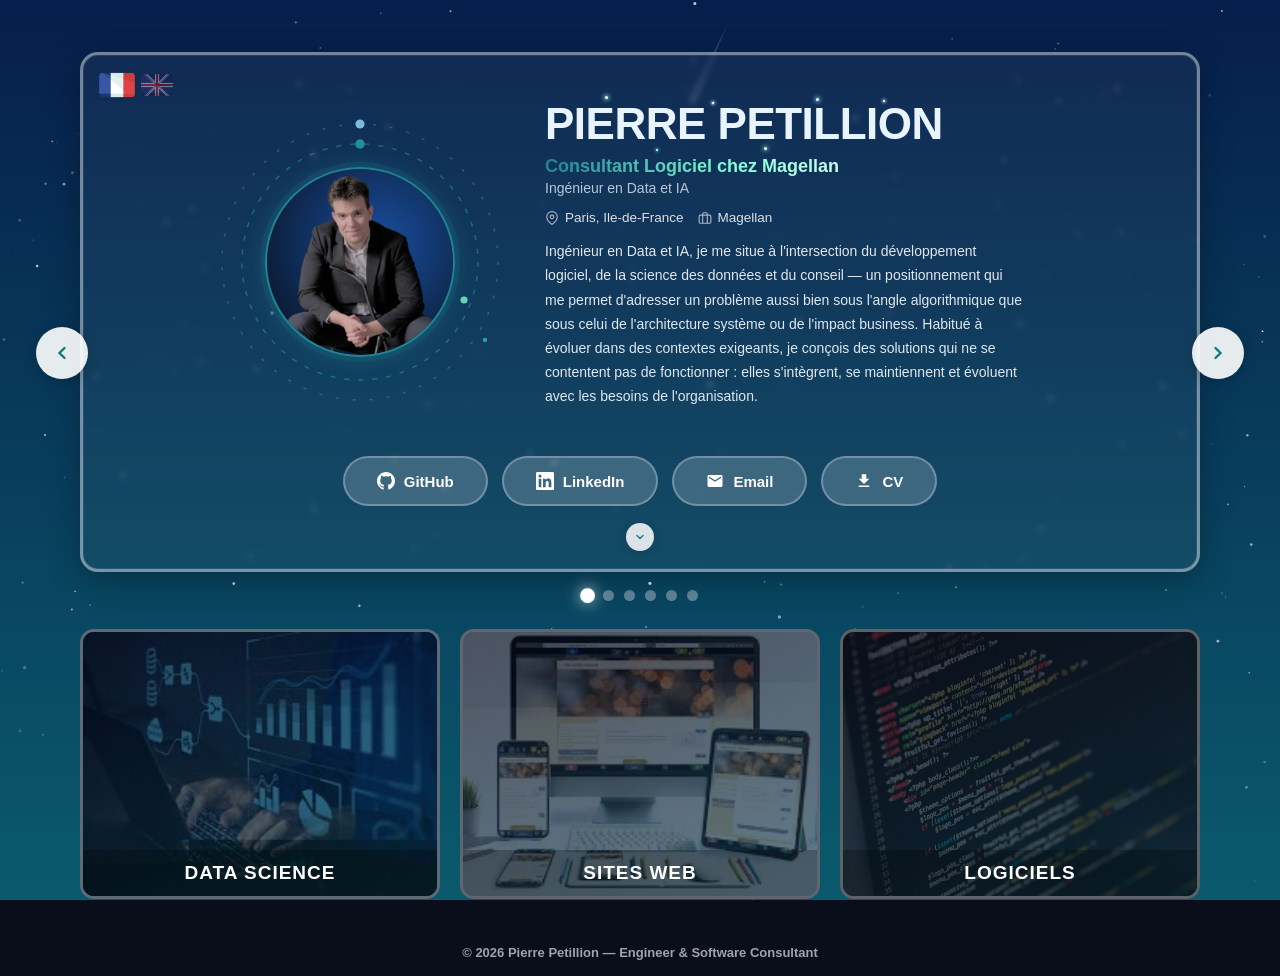
==== commit 1a0938da: "Update index.html" ====
--- a/index.html
+++ b/index.html
@@ -3,6 +3,7 @@
 <head>
 <meta charset="UTF-8">
 <meta name="viewport" content="width=device-width, initial-scale=1.0">
+<meta http-equiv="Content-Security-Policy" content="default-src 'self'; script-src 'self' 'unsafe-inline' https://*.googletagmanager.com; style-src 'self' 'unsafe-inline' https://fonts.googleapis.com; font-src https://fonts.gstatic.com; img-src 'self' data: https://opengraph.githubassets.com https://*.google-analytics.com https://*.googletagmanager.com; connect-src 'self' https://*.google-analytics.com https://*.analytics.google.com https://*.googletagmanager.com; object-src 'none'; base-uri 'self'; form-action 'self'">
 <title>Pierre Petillion — Consultant Logiciel & Data Engineer</title>
 <meta name="description" content="Portfolio de Pierre Petillion, Ingénieur en Data et IA, Software Consultant chez Magellan. Découvrez mes projets en Data Science, Sites Web et Logiciels.">
 
@@ -635,11 +636,11 @@
         </div>
       </div>
       <div class="btn-row">
-        <a href="https://github.com/Pierre-Portfolio" target="_blank" class="action-btn">
+        <a href="https://github.com/Pierre-Portfolio" target="_blank" rel="noopener noreferrer" class="action-btn">
           <svg width="18" height="18" viewBox="0 0 24 24" fill="currentColor"><path d="M12 0C5.374 0 0 5.373 0 12c0 5.302 3.438 9.8 8.207 11.387.599.111.793-.261.793-.577v-2.234c-3.338.726-4.033-1.416-4.033-1.416-.546-1.387-1.333-1.756-1.333-1.756-1.089-.745.083-.729.083-.729 1.205.084 1.839 1.237 1.839 1.237 1.07 1.834 2.807 1.304 3.492.997.107-.775.418-1.305.762-1.604-2.665-.305-5.467-1.334-5.467-5.931 0-1.311.469-2.381 1.236-3.221-.124-.303-.535-1.524.117-3.176 0 0 1.008-.322 3.301 1.23A11.509 11.509 0 0112 5.803c1.02.005 2.047.138 3.006.404 2.291-1.552 3.297-1.23 3.297-1.23.653 1.653.242 2.874.118 3.176.77.84 1.235 1.911 1.235 3.221 0 4.609-2.807 5.624-5.479 5.921.43.372.823 1.102.823 2.222v3.293c0 .319.192.694.801.576C20.566 21.797 24 17.3 24 12c0-6.627-5.373-12-12-12z"/></svg>
           <span>GitHub</span>
         </a>
-        <a href="https://linkedin.com/in/ppetillion/" target="_blank" class="action-btn">
+        <a href="https://linkedin.com/in/ppetillion/" target="_blank" rel="noopener noreferrer" class="action-btn">
           <svg width="18" height="18" viewBox="0 0 24 24" fill="currentColor"><path d="M20.447 20.452h-3.554v-5.569c0-1.328-.027-3.037-1.852-3.037-1.853 0-2.136 1.445-2.136 2.939v5.667H9.351V9h3.414v1.561h.046c.477-.9 1.637-1.85 3.37-1.85 3.601 0 4.267 2.37 4.267 5.455v6.286zM5.337 7.433a2.062 2.062 0 01-2.063-2.065 2.064 2.064 0 112.063 2.065zm1.782 13.019H3.555V9h3.564v11.452zM22.225 0H1.771C.792 0 0 .774 0 1.729v20.542C0 23.227.792 24 1.771 24h20.451C23.2 24 24 23.227 24 22.271V1.729C24 .774 23.2 0 22.222 0h.003z"/></svg>
           <span>LinkedIn</span>
         </a>
@@ -795,12 +796,12 @@
         <div class="contact-tile">
           <div class="contact-icon"><svg width="26" height="26" viewBox="0 0 24 24" fill="currentColor"><path d="M12 0C5.374 0 0 5.373 0 12c0 5.302 3.438 9.8 8.207 11.387.599.111.793-.261.793-.577v-2.234c-3.338.726-4.033-1.416-4.033-1.416-.546-1.387-1.333-1.756-1.333-1.756-1.089-.745.083-.729.083-.729 1.205.084 1.839 1.237 1.839 1.237 1.07 1.834 2.807 1.304 3.492.997.107-.775.418-1.305.762-1.604-2.665-.305-5.467-1.334-5.467-5.931 0-1.311.469-2.381 1.236-3.221-.124-.303-.535-1.524.117-3.176 0 0 1.008-.322 3.301 1.23A11.509 11.509 0 0112 5.803c1.02.005 2.047.138 3.006.404 2.291-1.552 3.297-1.23 3.297-1.23.653 1.653.242 2.874.118 3.176.77.84 1.235 1.911 1.235 3.221 0 4.609-2.807 5.624-5.479 5.921.43.372.823 1.102.823 2.222v3.293c0 .319.192.694.801.576C20.566 21.797 24 17.3 24 12c0-6.627-5.373-12-12-12z"/></svg></div>
           <div class="contact-info"><span class="contact-label">GitHub</span><span class="contact-detail">Pierre-Portfolio</span></div>
-          <a href="https://github.com/Pierre-Portfolio" target="_blank" class="contact-btn" data-fr="Voir les projets" data-en="View projects">Voir les projets</a>
+          <a href="https://github.com/Pierre-Portfolio" target="_blank" rel="noopener noreferrer" class="contact-btn" data-fr="Voir les projets" data-en="View projects">Voir les projets</a>
         </div>
         <div class="contact-tile">
           <div class="contact-icon"><svg width="26" height="26" viewBox="0 0 24 24" fill="currentColor"><path d="M20.447 20.452h-3.554v-5.569c0-1.328-.027-3.037-1.852-3.037-1.853 0-2.136 1.445-2.136 2.939v5.667H9.351V9h3.414v1.561h.046c.477-.9 1.637-1.85 3.37-1.85 3.601 0 4.267 2.37 4.267 5.455v6.286zM5.337 7.433a2.062 2.062 0 01-2.063-2.065 2.064 2.064 0 112.063 2.065zm1.782 13.019H3.555V9h3.564v11.452zM22.225 0H1.771C.792 0 0 .774 0 1.729v20.542C0 23.227.792 24 1.771 24h20.451C23.2 24 24 23.227 24 22.271V1.729C24 .774 23.2 0 22.222 0h.003z"/></svg></div>
           <div class="contact-info"><span class="contact-label">LinkedIn</span><span class="contact-detail">linkedin.com/in/ppetillion</span></div>
-          <a href="https://linkedin.com/in/ppetillion/" target="_blank" class="contact-btn" data-fr="Voir le profil" data-en="View profile">Voir le profil</a>
+          <a href="https://linkedin.com/in/ppetillion/" target="_blank" rel="noopener noreferrer" class="contact-btn" data-fr="Voir le profil" data-en="View profile">Voir le profil</a>
         </div>
         <div class="contact-tile">
           <div class="contact-icon"><svg width="26" height="26" viewBox="0 0 24 24" fill="currentColor"><path d="M20 4H4c-1.1 0-2 .9-2 2v12c0 1.1.9 2 2 2h16c1.1 0 2-.9 2-2V6c0-1.1-.9-2-2-2zm0 4l-8 5-8-5V6l8 5 8-5v2z"/></svg></div>
@@ -1021,7 +1022,7 @@
     var repo=encodeURIComponent(p.r);
     var imgSrc=p.img?p.img:'https://opengraph.githubassets.com/1/Pierre-Portfolio/'+repo;
     var ghUrl='https://github.com/Pierre-Portfolio/'+repo;
-    return '<a href="'+(p.noGithub?'#':escH(ghUrl))+'" '+(p.noGithub?'onclick="return false"':"target=\"_blank\"")+' class="proj-card'+(p.noGithub?' proj-no-gh':'')+'">'
+    return '<a href="'+(p.noGithub?'#':escH(ghUrl))+'" '+(p.noGithub?'onclick="return false"':'target="_blank" rel="noopener noreferrer"')+' class="proj-card'+(p.noGithub?' proj-no-gh':'')+'">'
       +'<img src="'+escH(imgSrc)+'" alt="'+escH(p.t)+'" loading="lazy" style="object-fit:'+escH(p.fit||'cover')+'"' +' onerror="this.onerror=null;this.src=\'https://opengraph.githubassets.com/1/Pierre-Portfolio/'+repo+'\'">'
       +'<div class="proj-fallback">&#128187;</div>'
       +'<div class="proj-body"><div class="proj-meta"><span class="proj-year">'+escH(p.y)+'</span>'+stars+'</div>'
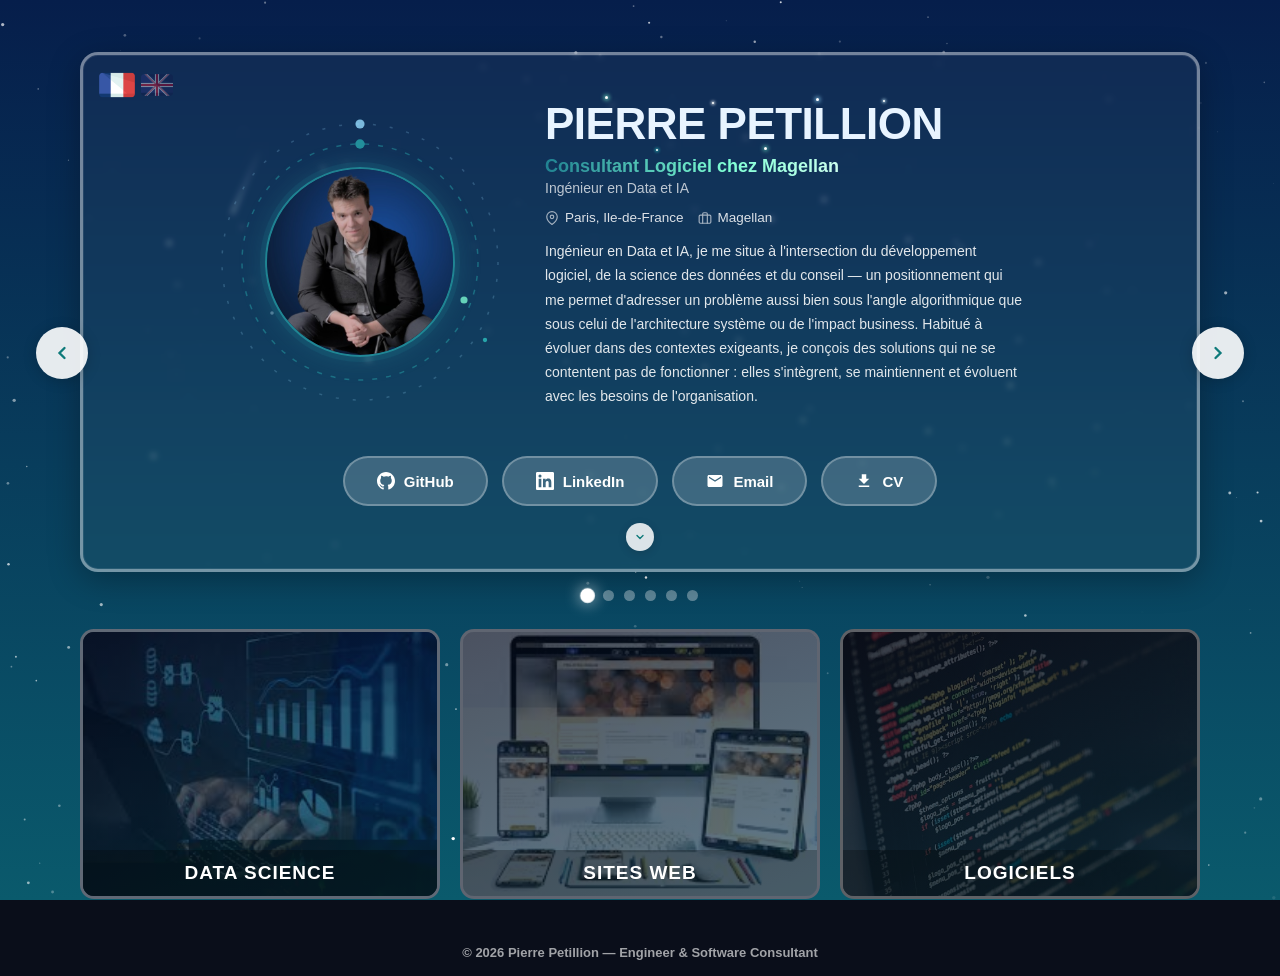
==== commit 152352ef: "Update index.html" ====
--- a/index.html
+++ b/index.html
@@ -671,7 +671,7 @@
 <div class="t2-item"><span class="t2-icon">🗄️</span><span class="t2-label" data-fr="Bases de données (SQL/NoSQL)" data-en="Databases (SQL/NoSQL)">Bases de données (SQL/NoSQL)</span></div>
 <div class="t2-item"><span class="t2-icon">🖥️</span><span class="t2-label" data-fr="Dev Logiciel (C# / .NET)" data-en="Software Dev (C# / .NET)">Dev Logiciel (C# / .NET)</span></div>
 <div class="t2-item"><span class="t2-icon">🌐</span><span class="t2-label" data-fr="Dev Web Full Stack" data-en="Full Stack Web Dev">Dev Web Full Stack</span></div>
-<div class="t2-item"><span class="t2-icon">🐳</span><span class="t2-label" data-fr="Docker & CI/CD" data-en="Docker & CI/CD">Docker & CI/CD</span></div></div></div>
+<div class="t2-item"><span class="t2-icon">🚀</span><span class="t2-label" data-fr="Déploiement & Mise en production" data-en="Deployment & Production Release">Déploiement & Mise en production</span></div></div></div>
         <div class="t2-cat"><div class="t2-cat-title" data-fr="Conseil & Outils" data-en="Consulting & Tools">Conseil & Outils</div><div class="t2-items"><div class="t2-item"><span class="t2-icon">🔄</span><span class="t2-label" data-fr="Agile / Scrum" data-en="Agile / Scrum">Agile / Scrum</span></div>
 <div class="t2-item"><span class="t2-icon">📋</span><span class="t2-label" data-fr="Gestion portefeuille clients" data-en="Client Portfolio Management">Gestion portefeuille clients</span></div>
 <div class="t2-item"><span class="t2-icon">🛠️</span><span class="t2-label" data-fr="Maintenance & SLA" data-en="Maintenance & SLA">Maintenance & SLA</span></div>
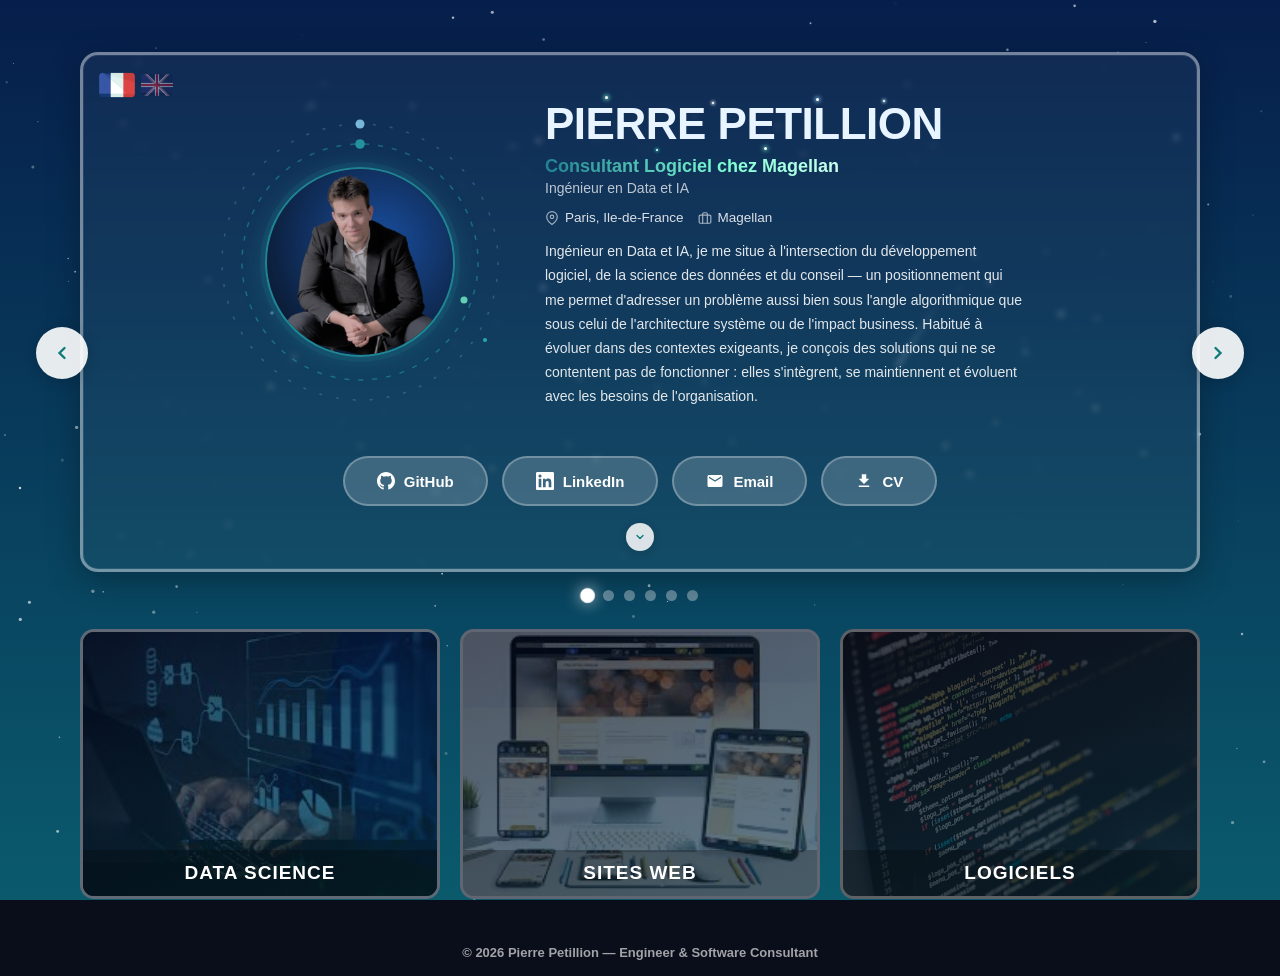
==== commit adaef15d: "Update index.html" ====
--- a/index.html
+++ b/index.html
@@ -598,8 +598,8 @@
     <!-- SLIDE 1 PROFIL -->
     <div class="slide slide-box active" id="s0">
       <div id="flags">
-  <img id="flag-fr" src="assets/images/carrousel/fr.png" onerror="this.src='https://flagcdn.com/w40/fr.png'" alt="FR" onclick="setLang('fr')" class="active">
-  <img id="flag-en" src="assets/images/carrousel/uk.png" onerror="this.src='https://flagcdn.com/w40/gb.png'" alt="EN" onclick="setLang('en')">
+  <img id="flag-fr" src="assets/images/carrousel/fr.png" alt="FR" onclick="setLang('fr')" class="active">
+  <img id="flag-en" src="assets/images/carrousel/uk.png" alt="EN" onclick="setLang('en')">
     </div>
       <div class="profile-row">
         <div class="av-wrap">
@@ -1132,11 +1132,9 @@
 <!-- BOTTOM NAV BAR mobile -->
 <div id="mobile-nav">
   <div class="nav-flags">
-    <img src="assets/images/carrousel/fr.png"
-         onerror="this.src='https://flagcdn.com/w40/fr.png'" alt="FR"
+    <img src="assets/images/carrousel/fr.png" alt="FR"
          onclick="setLang('fr')" class="active" id="nav-flag-fr">
-    <img src="assets/images/carrousel/uk.png"
-         onerror="this.src='https://flagcdn.com/w40/gb.png'" alt="EN"
+    <img src="assets/images/carrousel/uk.png" alt="EN"
          onclick="setLang('en')" id="nav-flag-en">
   </div>
   <div class="nav-sep"></div>
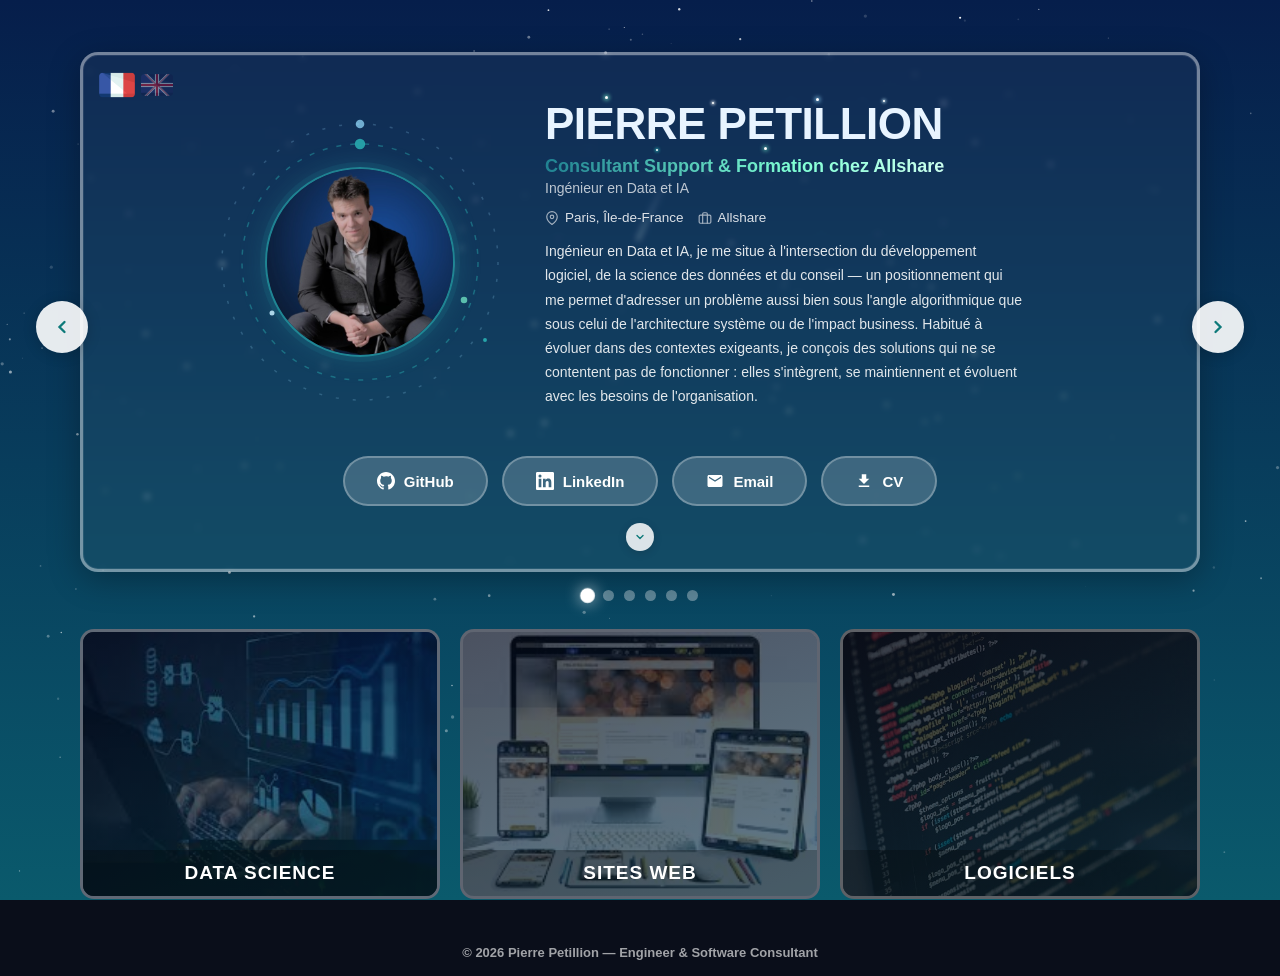
==== commit 10789c02: "Nouveau poste Allshare, correctifs et optimisations Contenu - Poste actuel : Consultant Support & Fo" ====
--- a/index.html
+++ b/index.html
@@ -1,11 +1,11 @@
 <!DOCTYPE html>
-<html lang="fr">
+<html lang="fr" data-lang="fr">
 <head>
 <meta charset="UTF-8">
 <meta name="viewport" content="width=device-width, initial-scale=1.0">
 <meta http-equiv="Content-Security-Policy" content="default-src 'self'; script-src 'self' 'unsafe-inline' https://*.googletagmanager.com; style-src 'self' 'unsafe-inline' https://fonts.googleapis.com; font-src https://fonts.gstatic.com; img-src 'self' data: https://opengraph.githubassets.com https://*.google-analytics.com https://*.googletagmanager.com; connect-src 'self' https://*.google-analytics.com https://*.analytics.google.com https://*.googletagmanager.com; object-src 'none'; base-uri 'self'; form-action 'self'">
 <title>Pierre Petillion — Consultant Logiciel & Data Engineer</title>
-<meta name="description" content="Portfolio de Pierre Petillion, Ingénieur en Data et IA, Software Consultant chez Magellan. Découvrez mes projets en Data Science, Sites Web et Logiciels.">
+<meta name="description" content="Portfolio de Pierre Petillion, Ingénieur en Data et IA, Consultant Support &amp; Formation chez Allshare. Découvrez mes projets en Data Science, Sites Web et Logiciels.">
 
 <!-- Open Graph / Instagram / Facebook / WhatsApp -->
 <meta property="og:type" content="website">
@@ -29,8 +29,8 @@
   "name": "Pierre Petillion",
   "url": "https://pierre-portfolio.github.io/",
   "image": "https://pierre-portfolio.github.io/assets/images/carrousel/profil.jpg",
-  "jobTitle": "Consultant Logiciel & Data Engineer",
-  "worksFor": {"@type": "Organization", "name": "Magellan"},
+  "jobTitle": "Consultant Support & Formation",
+  "worksFor": {"@type": "Organization", "name": "Allshare"},
   "alumniOf": {"@type": "CollegeOrUniversity", "name": "ESILV"},
   "knowsAbout": ["Data Science", "Data Engineering", "Software Development", "Web Development"],
   "sameAs": [
@@ -100,13 +100,15 @@
 }
 
 /* ARROWS */
-.carousel-ctrl{position:absolute;top:50%;width:52px;height:52px;border-radius:50%;background:rgba(255,255,255,.9);border:none;cursor:pointer;display:flex;align-items:center;justify-content:center;z-index:20;box-shadow:0 2px 14px rgba(0,0,0,.18);transition:background .2s,box-shadow .25s}
+.carousel-ctrl{position:absolute;top:50%;transform:translateY(-50%);width:52px;height:52px;border-radius:50%;background:rgba(255,255,255,.9);border:none;cursor:pointer;display:flex;align-items:center;justify-content:center;z-index:20;box-shadow:0 2px 14px rgba(0,0,0,.18);transition:background .2s,box-shadow .25s}
 .carousel-ctrl:hover{background:#fff;box-shadow:0 0 20px rgba(43,184,184,.6)}
 #prev{left:-44px;animation:aL 2.5s ease-in-out infinite}
 #next{right:-44px;animation:aR 2.5s ease-in-out infinite}
-#prev:hover,#next:hover{animation:none}
-@keyframes aL{0%,100%{left:-44px}50%{left:-50px}}
-@keyframes aR{0%,100%{right:-44px}50%{right:-50px}}
+#prev:hover,#next:hover{animation-play-state:paused}
+@keyframes aL{0%,100%{transform:translate(0,-50%)}50%{transform:translate(-6px,-50%)}}
+@keyframes aR{0%,100%{transform:translate(0,-50%)}50%{transform:translate(6px,-50%)}}
+/* Écran moyen : flèches ramenées dans le cadre, sinon coupées par body{overflow-x:hidden} */
+@media(max-width:1219px){#prev{left:6px}#next{right:6px}}
 .carousel-ctrl svg{color:var(--teal-dk)}
 
 /* DOTS — vrais cercles */
@@ -201,7 +203,6 @@
 .proj-card{display:flex;flex-direction:column;background:rgba(255,255,255,.13);border:2px solid rgba(255,255,255,.28);border-top:3px solid transparent;border-radius:12px;overflow:hidden;text-decoration:none;color:#fff;transition:transform .2s,box-shadow .2s,border-color .2s}
 .proj-card:hover{transform:translateY(-4px);border-top-color:var(--teal);box-shadow:0 16px 38px rgba(0,0,0,.32)}
 .proj-card img{width:100%;height:128px;object-fit:cover;display:block}
-.proj-fallback{width:100%;height:128px;background:rgba(0,0,0,.18);display:none;align-items:center;justify-content:center;font-size:34px}
 .proj-body{padding:12px 14px;display:flex;flex-direction:column;gap:7px;flex:1}
 .proj-meta{display:flex;justify-content:space-between}
 .proj-year{font-size:11px;opacity:.58;font-family:monospace}
@@ -369,6 +370,15 @@
   footer{font-size:11px !important;padding:12px !important;}
 }
 
+/* ── ÉCRAN MOYEN (≤ 1000px) : profil empilé, la ligne fixe de 850px ne tient plus ── */
+@media(max-width:1000px){
+  .profile-row{width:100%;height:auto;position:static;display:flex;flex-direction:column;align-items:center;gap:18px;padding:10px 0}
+  .av-wrap{position:relative;transform:none;left:auto;top:auto;margin:0 auto}
+  .profile-info{position:static;transform:none;max-width:100%;width:100%;text-align:center}
+  .meta-row{justify-content:center}
+  .bio{margin-left:auto;margin-right:auto}
+}
+
 /* ── PETIT MOBILE (≤ 390px) ──────────────────────────────────── */
 @media(max-width:390px){
   .name-stellar{font-size:17px !important;letter-spacing:2px !important;}
@@ -572,7 +582,6 @@
   *,*::before,*::after{animation-duration:.01ms !important;animation-iteration-count:1 !important;transition-duration:.01ms !important}
 }
 </style>
-<script>function toggleExp(el){var open=el.classList.toggle("open");el.setAttribute("aria-expanded",open?"true":"false");}</script>
 <!-- Google tag (gtag.js) -->
 <script async src="https://www.googletagmanager.com/gtag/js?id=G-PPQR892T58"></script>
 <script>
@@ -620,16 +629,16 @@
         </div>
         <div class="profile-info">
           <h1 class="name-stellar"><span class="sparkle sp1"></span><span class="sparkle sp2"></span><span class="sparkle sp3"></span><span class="sparkle sp4"></span><span class="sparkle sp5"></span><span class="sparkle sp6"></span>Pierre Petillion</h1>
-          <div class="job-title" data-fr="Consultant Logiciel chez Magellan" data-en="Software Consultant at Magellan">Consultant Logiciel chez Magellan</div>
+          <div class="job-title" data-fr="Consultant Support &amp; Formation chez Allshare" data-en="Support &amp; Training Consultant at Allshare">Consultant Support &amp; Formation chez Allshare</div>
           <div class="job-sub" data-fr="Ingénieur en Data et IA" data-en="Data &amp; AI Engineer">Ingénieur en Data et IA</div>
           <div class="meta-row">
             <span class="meta-item">
               <svg width="14" height="14" viewBox="0 0 24 24" fill="none" stroke="currentColor" stroke-width="2" stroke-linecap="round"><path d="M21 10c0 7-9 13-9 13s-9-6-9-13a9 9 0 0 1 18 0z"/><circle cx="12" cy="10" r="3"/></svg>
-              Paris, Ile-de-France
+              Paris, Île-de-France
             </span>
             <span class="meta-item">
               <svg width="14" height="14" viewBox="0 0 24 24" fill="none" stroke="currentColor" stroke-width="2" stroke-linecap="round"><rect x="2" y="7" width="20" height="14" rx="2"/><path d="M16 21V5a2 2 0 0 0-2-2h-4a2 2 0 0 0-2 2v16"/></svg>
-              Magellan
+              Allshare
             </span>
           </div>
           <p class="bio" data-fr="Ingénieur en Data et IA, je me situe à l'intersection du développement logiciel, de la science des données et du conseil — un positionnement qui me permet d'adresser un problème aussi bien sous l'angle algorithmique que sous celui de l'architecture système ou de l'impact business. Habitué à évoluer dans des contextes exigeants, je conçois des solutions qui ne se contentent pas de fonctionner : elles s'intègrent, se maintiennent et évoluent avec les besoins de l'organisation." data-en="Data & AI Engineer, I sit at the intersection of software development, data science and consulting — a position that allows me to address any problem from an algorithmic, system architecture or business impact angle. Used to working in demanding environments, I build solutions that do more than just work: they integrate, they last, and they grow with the organisation.">Ingénieur en Data et IA, je me situe à l'intersection du développement logiciel, de la science des données et du conseil — un positionnement qui me permet d'adresser un problème aussi bien sous l'angle algorithmique que sous celui de l'architecture système ou de l'impact business. Habitué à évoluer dans des contextes exigeants, je conçois des solutions qui ne se contentent pas de fonctionner : elles s'intègrent, se maintiennent et évoluent avec les besoins de l'organisation.</p>
@@ -654,12 +663,12 @@
         </a>
       </div>
     
-      <button class="scroll-down-btn" onclick="document.querySelector('footer').scrollIntoView({behavior:'smooth'})" title="Scroll vers le bas"><svg width="12" height="12" viewBox="0 0 24 24" fill="none" stroke="currentColor" stroke-width="2.8" stroke-linecap="round" stroke-linejoin="round"><polyline points="6 9 12 15 18 9"/></svg></button></div>
+      <button class="scroll-down-btn" onclick="document.querySelector('footer').scrollIntoView({behavior:'smooth'})" title="Défiler vers le bas" aria-label="Défiler vers le bas"><svg width="12" height="12" viewBox="0 0 24 24" fill="none" stroke="currentColor" stroke-width="2.8" stroke-linecap="round" stroke-linejoin="round"><polyline points="6 9 12 15 18 9"/></svg></button></div>
 
         <!-- SLIDE 2 -->
     <div class="slide slide-box" id="s1">
       <div class="slide-title-wrap"><h2 class="slide-title" data-fr="Compétences Générales" data-en="General Skills">Compétences Générales</h2>
-      <button class="scroll-down-btn" onclick="document.querySelector('footer').scrollIntoView({behavior:'smooth'})" title="Scroll vers le bas"><svg width="12" height="12" viewBox="0 0 24 24" fill="none" stroke="currentColor" stroke-width="2.8" stroke-linecap="round" stroke-linejoin="round"><polyline points="6 9 12 15 18 9"/></svg></button>
+      <button class="scroll-down-btn" onclick="document.querySelector('footer').scrollIntoView({behavior:'smooth'})" title="Défiler vers le bas" aria-label="Défiler vers le bas"><svg width="12" height="12" viewBox="0 0 24 24" fill="none" stroke="currentColor" stroke-width="2.8" stroke-linecap="round" stroke-linejoin="round"><polyline points="6 9 12 15 18 9"/></svg></button>
     </div>
       <div class="tech2-grid">
         <div class="t2-cat"><div class="t2-cat-title" data-fr="Data Science & IA" data-en="Data Science & AI">Data Science & IA</div><div class="t2-items"><div class="t2-item"><span class="t2-icon">📈</span><span class="t2-label" data-fr="Analyse prédictive" data-en="Predictive Analytics">Analyse prédictive</span></div>
@@ -668,14 +677,14 @@
 <div class="t2-item"><span class="t2-icon">🤖</span><span class="t2-label" data-fr="Machine Learning" data-en="Machine Learning">Machine Learning</span></div>
 <div class="t2-item"><span class="t2-icon">📊</span><span class="t2-label" data-fr="Visualisation de données" data-en="Data Visualization">Visualisation de données</span></div></div></div>
         <div class="t2-cat"><div class="t2-cat-title" data-fr="Développement" data-en="Development">Développement</div><div class="t2-items"><div class="t2-item"><span class="t2-icon">🔌</span><span class="t2-label" data-fr="API REST & Intégration" data-en="REST API & Integration">API REST & Intégration</span></div>
-<div class="t2-item"><span class="t2-icon">🗄️</span><span class="t2-label" data-fr="Bases de données (SQL/NoSQL)" data-en="Databases (SQL/NoSQL)">Bases de données (SQL/NoSQL)</span></div>
+<div class="t2-item"><span class="t2-icon">🗄️</span><span class="t2-label" data-fr="Bases de données (Oracle / SQL / NoSQL)" data-en="Databases (Oracle / SQL / NoSQL)">Bases de données (Oracle / SQL / NoSQL)</span></div>
 <div class="t2-item"><span class="t2-icon">🖥️</span><span class="t2-label" data-fr="Dev Logiciel (C# / .NET)" data-en="Software Dev (C# / .NET)">Dev Logiciel (C# / .NET)</span></div>
 <div class="t2-item"><span class="t2-icon">🌐</span><span class="t2-label" data-fr="Dev Web Full Stack" data-en="Full Stack Web Dev">Dev Web Full Stack</span></div>
 <div class="t2-item"><span class="t2-icon">🚀</span><span class="t2-label" data-fr="Déploiement & Mise en production" data-en="Deployment & Production Release">Déploiement & Mise en production</span></div></div></div>
         <div class="t2-cat"><div class="t2-cat-title" data-fr="Conseil & Outils" data-en="Consulting & Tools">Conseil & Outils</div><div class="t2-items"><div class="t2-item"><span class="t2-icon">🔄</span><span class="t2-label" data-fr="Agile / Scrum" data-en="Agile / Scrum">Agile / Scrum</span></div>
 <div class="t2-item"><span class="t2-icon">📋</span><span class="t2-label" data-fr="Gestion portefeuille clients" data-en="Client Portfolio Management">Gestion portefeuille clients</span></div>
-<div class="t2-item"><span class="t2-icon">🛠️</span><span class="t2-label" data-fr="Maintenance & SLA" data-en="Maintenance & SLA">Maintenance & SLA</span></div>
 <div class="t2-item"><span class="t2-icon">📉</span><span class="t2-label" data-fr="Power BI & Tableau" data-en="Power BI & Tableau">Power BI & Tableau</span></div>
+<div class="t2-item"><span class="t2-icon">🛠️</span><span class="t2-label" data-fr="Support, Formation & SLA" data-en="Support, Training & SLA">Support, Formation & SLA</span></div>
 <div class="t2-item"><span class="t2-icon">🔍</span><span class="t2-label" data-fr="Tests & Qualité logicielle" data-en="Testing & Quality">Tests & Qualité logicielle</span></div></div></div>
       </div>
     </div>
@@ -683,7 +692,7 @@
     <!-- SLIDE 3 SOFT -->
     <div class="slide slide-box" id="s2">
       <div class="slide-title-wrap"><h2 class="slide-title">Soft Skills</h2>
-      <button class="scroll-down-btn" onclick="document.querySelector('footer').scrollIntoView({behavior:'smooth'})" title="Scroll vers le bas"><svg width="12" height="12" viewBox="0 0 24 24" fill="none" stroke="currentColor" stroke-width="2.8" stroke-linecap="round" stroke-linejoin="round"><polyline points="6 9 12 15 18 9"/></svg></button>
+      <button class="scroll-down-btn" onclick="document.querySelector('footer').scrollIntoView({behavior:'smooth'})" title="Défiler vers le bas" aria-label="Défiler vers le bas"><svg width="12" height="12" viewBox="0 0 24 24" fill="none" stroke="currentColor" stroke-width="2.8" stroke-linecap="round" stroke-linejoin="round"><polyline points="6 9 12 15 18 9"/></svg></button>
     </div>
       <div class="soft-grid" id="soft-grid"></div>
     </div>
@@ -691,7 +700,7 @@
     <!-- SLIDE 4 EDU -->
     <div class="slide slide-box" id="s3" style="padding:38px 52px">
       <div class="slide-title-wrap"><h2 class="slide-title" data-fr="Formations" data-en="Education">Formations</h2>
-      <button class="scroll-down-btn" onclick="document.querySelector('footer').scrollIntoView({behavior:'smooth'})" title="Scroll vers le bas"><svg width="12" height="12" viewBox="0 0 24 24" fill="none" stroke="currentColor" stroke-width="2.8" stroke-linecap="round" stroke-linejoin="round"><polyline points="6 9 12 15 18 9"/></svg></button>
+      <button class="scroll-down-btn" onclick="document.querySelector('footer').scrollIntoView({behavior:'smooth'})" title="Défiler vers le bas" aria-label="Défiler vers le bas"><svg width="12" height="12" viewBox="0 0 24 24" fill="none" stroke="currentColor" stroke-width="2.8" stroke-linecap="round" stroke-linejoin="round"><polyline points="6 9 12 15 18 9"/></svg></button>
     </div>
       <div class="edu-scroll">
         <div class="timeline">
@@ -699,7 +708,7 @@
           <div class="tl-item">
             <div class="tl-dot"></div>
             <div class="t-card">
-              <div class="t-head"><span class="t-title" data-fr="Diplome d'Ingenieur" data-en="Engineering Degree">Diplome d'Ingenieur</span><span class="t-badge">2020-2023</span></div>
+              <div class="t-head"><span class="t-title" data-fr="Diplôme d'Ingénieur" data-en="Engineering Degree">Diplôme d'Ingénieur</span><span class="t-badge">2020-2023</span></div>
               <div class="t-place">ESILV — École Supérieure d'Ingénieurs Léonard de Vinci</div>
               <div class="t-sub" data-fr="Data Science &amp; IA · Machine Learning · Deep Learning · Big Data" data-en="Data Science &amp; AI · Machine Learning · Deep Learning · Big Data">Data Science &amp; IA · Machine Learning · Deep Learning · Big Data</div>
             </div>
@@ -707,16 +716,16 @@
           <div class="tl-item">
             <div class="tl-dot"></div>
             <div class="t-card">
-              <div class="t-head"><span class="t-title" data-fr="Classe Preparatoire ATS" data-en="ATS Preparatory Class">Classe Preparatoire ATS</span><span class="t-badge">2019-2020</span></div>
-              <div class="t-place">Lycee Cesar Baggio</div>
-              <div class="t-sub" data-fr="Maths · Physique · Sciences de l'ingenieur · Anglais" data-en="Maths · Physics · Engineering Science · English">Maths · Physique · Sciences de l'ingenieur · Anglais</div>
+              <div class="t-head"><span class="t-title" data-fr="Classe Préparatoire ATS" data-en="ATS Preparatory Class">Classe Préparatoire ATS</span><span class="t-badge">2019-2020</span></div>
+              <div class="t-place">Lycée César Baggio</div>
+              <div class="t-sub" data-fr="Maths · Physique · Sciences de l'ingénieur · Anglais" data-en="Maths · Physics · Engineering Science · English">Maths · Physique · Sciences de l'ingénieur · Anglais</div>
             </div>
           </div>
           <div class="tl-item">
             <div class="tl-dot"></div>
             <div class="t-card">
               <div class="t-head"><span class="t-title" data-fr="DUT Informatique" data-en="Computer Science HND">DUT Informatique</span><span class="t-badge">2017-2019</span></div>
-              <div class="t-place">Universite Paris-Saclay — IUT d'Orsay</div>
+              <div class="t-place">Université Paris-Saclay — IUT d'Orsay</div>
               <div class="t-sub" data-fr="POO · Programmation Web · Réseaux · Administration systèmes" data-en="OOP · Web · Networks · System Administration">POO · Programmation Web · Réseaux · Administration systèmes</div>
             </div>
           </div>
@@ -726,10 +735,29 @@
 
 <!-- SLIDE 5 EXP -->
     <div class="slide slide-box" id="s4" style="gap:18px">
-      <div class="slide-title-wrap"><h2 class="slide-title" data-fr="Expériences" data-en="Expérience">Expériences</h2>
-      <button class="scroll-down-btn" onclick="document.querySelector('footer').scrollIntoView({behavior:'smooth'})" title="Scroll vers le bas"><svg width="12" height="12" viewBox="0 0 24 24" fill="none" stroke="currentColor" stroke-width="2.8" stroke-linecap="round" stroke-linejoin="round"><polyline points="6 9 12 15 18 9"/></svg></button>
+      <div class="slide-title-wrap"><h2 class="slide-title" data-fr="Expériences" data-en="Experience">Expériences</h2>
+      <button class="scroll-down-btn" onclick="document.querySelector('footer').scrollIntoView({behavior:'smooth'})" title="Défiler vers le bas" aria-label="Défiler vers le bas"><svg width="12" height="12" viewBox="0 0 24 24" fill="none" stroke="currentColor" stroke-width="2.8" stroke-linecap="round" stroke-linejoin="round"><polyline points="6 9 12 15 18 9"/></svg></button>
     </div>
       <div class="exp-scroll">
+
+        <div class="exp-card exp-toggle" onclick="toggleExp(this)" role="button" tabindex="0" aria-expanded="false">
+          <div class="exp-head">
+            <span class="exp-chevron">❯</span>
+            <span class="exp-icon">&#128202;</span>
+            <div style="flex:1">
+              <div class="exp-company">Allshare <span style="font-weight:400;font-size:14px;opacity:.72">— Guyancourt</span></div>
+              <div style="font-size:13px;opacity:.75;margin-top:1px" data-fr="Consultant Support &amp; Formation" data-en="Support &amp; Training Consultant">Consultant Support &amp; Formation</div>
+              <div class="exp-period" data-fr="2026 → aujourd'hui" data-en="2026 → present">2026 → aujourd'hui</div>
+            </div>
+          </div>
+          <div class="exp-roles exp-body">
+            <div class="exp-role"><div class="exp-dot"></div><div>
+              <span class="exp-rl" data-fr="Consultant Support &amp; Formation" data-en="Support &amp; Training Consultant">Consultant Support &amp; Formation</span>
+              <span class="exp-rp" data-fr="Sept. 2026 → aujourd'hui" data-en="Sept. 2026 → present">Sept. 2026 → aujourd'hui</span>
+              <div class="exp-rd" data-fr="Développements Oracle OLAP, SQL et APEX." data-en="Oracle OLAP, SQL and APEX development.">Développements Oracle OLAP, SQL et APEX.</div>
+            </div></div>
+          </div>
+        </div>
 
         <div class="exp-card exp-toggle" onclick="toggleExp(this)" role="button" tabindex="0" aria-expanded="false">
           <div class="exp-head">
@@ -743,18 +771,18 @@
           </div>
           <div class="exp-roles exp-body">
             <div class="exp-role"><div class="exp-dot"></div><div>
-              <span class="exp-rl" data-fr="CDI — Consultant Développeur Pole Accompagnement" data-en="Full-time — Client Support Consultant">CDI — Consultant Développeur Pole Accompagnement</span>
-              <span class="exp-rp">2023 → 2026</span>
-              <div class="exp-rd" data-fr="Gestion portefeuille clients, respect des SLA, développement nouvelles fonctionnalites, resolution incidents. Referent d'une dizaine d'applications (VPSoft, Enablon)." data-en="Client portfolio management, SLA compliance, feature development, incident resolution. Owner of ~10 apps (VPSoft, Enablon).">Gestion portefeuille clients, respect des SLA, développement nouvelles fonctionnalites, resolution incidents. Referent d'une dizaine d'applications (VPSoft, Enablon).</div>
+              <span class="exp-rl" data-fr="CDI — Software Engineer, Pôle Accompagnement" data-en="Full-time — Software Engineer, Client Support">CDI — Software Engineer, Pôle Accompagnement</span>
+              <span class="exp-rp" data-fr="Sept. 2023 – Août 2026" data-en="Sept. 2023 – Aug. 2026">Sept. 2023 – Août 2026</span>
+              <div class="exp-rd" data-fr="Gestion portefeuille clients, respect des SLA, développement de nouvelles fonctionnalités, résolution d'incidents. Référent d'une dizaine d'applications (VPSoft, Enablon)." data-en="Client portfolio management, SLA compliance, feature development, incident resolution. Owner of ~10 apps (VPSoft, Enablon).">Gestion portefeuille clients, respect des SLA, développement de nouvelles fonctionnalités, résolution d'incidents. Référent d'une dizaine d'applications (VPSoft, Enablon).</div>
             </div></div>
             <div class="exp-role"><div class="exp-dot"></div><div>
-              <span class="exp-rl" data-fr="Alternance — Pole Produit &amp; Service" data-en="Apprentice — Product &amp; Service">Alternance — Pole Produit &amp; Service</span>
-              <span class="exp-rp">Mars – Sept. 2023</span>
-              <div class="exp-rd" data-fr="Développement applications web VPSoft &amp; Enablon. 3 mois a Londres puis Paris." data-en="VPSoft &amp; Enablon web app development. 3 months London then Paris.">Développement applications web VPSoft &amp; Enablon. 3 mois a Londres puis Paris.</div>
+              <span class="exp-rl" data-fr="Alternance — Pôle Produit &amp; Service" data-en="Apprentice — Product &amp; Service">Alternance — Pôle Produit &amp; Service</span>
+              <span class="exp-rp" data-fr="Mars – Sept. 2023" data-en="Mar. – Sept. 2023">Mars – Sept. 2023</span>
+              <div class="exp-rd" data-fr="Développement applications web VPSoft &amp; Enablon. 3 mois à Londres puis Paris." data-en="VPSoft &amp; Enablon web app development. 3 months London then Paris.">Développement applications web VPSoft &amp; Enablon. 3 mois à Londres puis Paris.</div>
             </div></div>
             <div class="exp-role"><div class="exp-dot"></div><div>
-              <span class="exp-rl" data-fr="Stage — Pole Produit &amp; Service" data-en="Intern — Product &amp; Service">Stage — Pole Produit &amp; Service</span>
-              <span class="exp-rp">Avr. – Sept. 2021</span>
+              <span class="exp-rl" data-fr="Stage — Pôle Produit &amp; Service" data-en="Intern — Product &amp; Service">Stage — Pôle Produit &amp; Service</span>
+              <span class="exp-rp" data-fr="Avr. – Sept. 2021" data-en="Apr. – Sept. 2021">Avr. – Sept. 2021</span>
               <div class="exp-rd" data-fr="Développement d'une extension Chrome et d'une application web pour la gestion d'affichage dynamique sur écrans." data-en="Developed a Chrome extension and web application for dynamic screen display management.">Développement d'une extension Chrome et d'une application web pour la gestion d'affichage dynamique sur écrans.</div>
             </div></div>
           </div>
@@ -773,13 +801,13 @@
           <div class="exp-roles exp-body">
             <div class="exp-role"><div class="exp-dot"></div><div>
               <span class="exp-rl" data-fr="CDD — Développeur Web Full Stack" data-en="Fixed-term — Full Stack Web Developer">CDD — Développeur Web Full Stack</span>
-              <span class="exp-rp">Juil. – Août 2019 · 2 mois</span>
-              <div class="exp-rd" data-fr="Amelioration du site web de l'entreprise afin d'en accroitre son ergonomie et sa fluidite. Résolution de problèmes, développement web." data-en="Improved the company website to enhance ergonomics and fluidity. Problem solving, web development.">Amelioration du site web de l'entreprise afin d'en accroitre son ergonomie et sa fluidite. Résolution de problèmes, développement web.</div>
+              <span class="exp-rp" data-fr="Juil. – Août 2019 · 2 mois" data-en="Jul. – Aug. 2019 · 2 months">Juil. – Août 2019 · 2 mois</span>
+              <div class="exp-rd" data-fr="Amélioration du site web de l'entreprise afin d'en accroître l'ergonomie et la fluidité. Résolution de problèmes, développement web." data-en="Improved the company website to enhance ergonomics and fluidity. Problem solving, web development.">Amélioration du site web de l'entreprise afin d'en accroître l'ergonomie et la fluidité. Résolution de problèmes, développement web.</div>
             </div></div>
             <div class="exp-role"><div class="exp-dot"></div><div>
               <span class="exp-rl" data-fr="Stage — Développeur Logiciel" data-en="Intern — Software Developer">Stage — Développeur Logiciel</span>
-              <span class="exp-rp">Avr. – Juin 2019 · 3 mois</span>
-              <div class="exp-rd" data-fr="Réalisation de plusieurs outils en Qt afin de proposer une solution centralisee simple et efficace de gestion d'affichage d'écran dynamique." data-en="Built several tools in Qt to provide a simple and efficient centralized solution for dynamic screen display management.">Réalisation de plusieurs outils en Qt afin de proposer une solution centralisee simple et efficace de gestion d'affichage d'écran dynamique.</div>
+              <span class="exp-rp" data-fr="Avr. – Juin 2019 · 3 mois" data-en="Apr. – Jun. 2019 · 3 months">Avr. – Juin 2019 · 3 mois</span>
+              <div class="exp-rd" data-fr="Réalisation de plusieurs outils en Qt afin de proposer une solution centralisée simple et efficace de gestion d'affichage d'écran dynamique." data-en="Built several tools in Qt to provide a simple and efficient centralized solution for dynamic screen display management.">Réalisation de plusieurs outils en Qt afin de proposer une solution centralisée simple et efficace de gestion d'affichage d'écran dynamique.</div>
             </div></div>
           </div>
         </div>
@@ -790,7 +818,7 @@
 <!-- SLIDE 6 CONTACT -->
     <div class="slide slide-box" id="s5">
       <div class="slide-title-wrap"><h2 class="slide-title" data-fr="Contact" data-en="Contact">Contact</h2>
-      <button class="scroll-down-btn" onclick="document.querySelector('footer').scrollIntoView({behavior:'smooth'})" title="Scroll vers le bas"><svg width="12" height="12" viewBox="0 0 24 24" fill="none" stroke="currentColor" stroke-width="2.8" stroke-linecap="round" stroke-linejoin="round"><polyline points="6 9 12 15 18 9"/></svg></button>
+      <button class="scroll-down-btn" onclick="document.querySelector('footer').scrollIntoView({behavior:'smooth'})" title="Défiler vers le bas" aria-label="Défiler vers le bas"><svg width="12" height="12" viewBox="0 0 24 24" fill="none" stroke="currentColor" stroke-width="2.8" stroke-linecap="round" stroke-linejoin="round"><polyline points="6 9 12 15 18 9"/></svg></button>
     </div>
       <div class="contact-row">
         <div class="contact-tile">
@@ -858,21 +886,28 @@
 <button id="scrollTop" onclick="window.scrollTo({top:0,behavior:'smooth'})" aria-label="Retour en haut"><svg width="22" height="22" viewBox="0 0 24 24" fill="none" stroke="currentColor" stroke-width="2.5" stroke-linecap="round" stroke-linejoin="round"><polyline points="18 15 12 9 6 15"/></svg></button>
 <footer><strong data-fr="&copy; 2026 Pierre Petillion &mdash; Engineer &amp; Software Consultant" data-en="&copy; 2026 Pierre Petillion &mdash; Engineer &amp; Software Consultant">&copy; 2026 Pierre Petillion &mdash; Engineer &amp; Software Consultant</strong></footer>
 
-<script src="assets/js/projects.js?v=4"></script>
+<script src="assets/js/projects.js?v=5"></script>
 <script>
 (function(){
   var canvas=document.getElementById('bg-canvas');
   var ctx=canvas.getContext('2d',{alpha:false});
-  var stars=[], shoots=[];
+  var stars=[], shoots=[], twinklers=[];
   var W=0,H=0; // dimensions logiques (px CSS) — le canvas est mis à l'échelle par dpr
+  var reduceMotion=window.matchMedia&&window.matchMedia('(prefers-reduced-motion: reduce)').matches;
+  var C0=[6,30,75], C1=[10,90,108], C2=[14,122,122];
+  var lastShoot=-9999,nextShoot=rnd(2500,5000),lastPick=-1e9,grad=null,gradT=-1,scrollFrac=0;
   function rnd(a,b){return a+Math.random()*(b-a);}
+  function lerp(a,b,t){return a+(b-a)*t;}
   function makeStars(){
     stars=[];
     for(var i=0;i<260;i++){
       stars.push({x:rnd(0,W),y:rnd(0,H),
-        r:rnd(0.3,1.7),base:rnd(0.12,0.68),phase:rnd(0,6.28),spd:rnd(0.004,0.022)});
+        r:rnd(0.3,1.7),base:rnd(0.12,0.68),phase:rnd(0,6.28),spd:rnd(0.004,0.022),tw:null});
     }
-    window.starsRef=stars;
+  }
+  // Fraction de scroll mise en cache : évite de lire scrollHeight (reflow) à chaque frame
+  function updateScroll(){
+    scrollFrac=Math.min(window.scrollY/Math.max(document.documentElement.scrollHeight-window.innerHeight,1),1);
   }
   function resize(){
     var ow=W,oh=H;
@@ -881,18 +916,29 @@
     canvas.width=Math.round(W*dpr); canvas.height=Math.round(H*dpr);
     ctx.setTransform(dpr,0,0,dpr,0,0);
     grad=null;
-    if(!stars.length){makeStars();return;}
-    // Repositionner les étoiles existantes au lieu de les régénérer :
-    // évite le "saut" du ciel quand la barre d'adresse mobile se rétracte
-    var rx=W/ow,ry=H/oh;
-    for(var i=0;i<stars.length;i++){stars[i].x*=rx;stars[i].y*=ry;}
-  }
-  resize(); window.addEventListener('resize',resize);
-  var C0=[6,30,75], C1=[10,90,108], C2=[14,122,122];
-  var reduceMotion=window.matchMedia&&window.matchMedia('(prefers-reduced-motion: reduce)').matches;
-  function scrollT(){return Math.min(window.scrollY/Math.max(document.body.scrollHeight-window.innerHeight,1),1);}
-  function lerp(a,b,t){return a+(b-a)*t;}
-  var lastShoot=-9999,nextShoot=rnd(2500,5000),grad=null,gradT=-1;
+    updateScroll();
+    if(!stars.length){makeStars();}
+    else{
+      // Repositionner les étoiles existantes au lieu de les régénérer :
+      // évite le "saut" du ciel quand la barre d'adresse mobile se rétracte
+      var rx=W/ow,ry=H/oh;
+      for(var i=0;i<stars.length;i++){stars[i].x*=rx;stars[i].y*=ry;}
+    }
+    if(reduceMotion)requestFrame();
+  }
+  // Scintillement : 15 % des étoiles pulsent fortement, sélection renouvelée toutes les 4 s
+  function pickTwinklers(){
+    for(var i=0;i<twinklers.length;i++){var o=twinklers[i];o.base=o.tw.orig;o.tw=null;}
+    twinklers=[];
+    var count=Math.floor(stars.length*0.15),seen={};
+    while(twinklers.length<count){
+      var k=Math.floor(Math.random()*stars.length);
+      if(seen[k])continue; seen[k]=1;
+      var st=stars[k];
+      st.tw={phase:Math.random()*Math.PI*2,speed:0.02+Math.random()*0.05,orig:st.base};
+      twinklers.push(st);
+    }
+  }
   function spawnShoot(ts){
     var fromRight=Math.random()>0.4;
     var sx,sy;
@@ -902,8 +948,8 @@
       angle:Math.PI*0.65+rnd(-0.15,0.15),life:1,decay:rnd(0.009,0.016),w:rnd(1.0,1.8)});
     lastShoot=ts;
   }
-  function draw(ts){
-    var t=Math.round(scrollT()*100)/100;
+  function render(ts){
+    var t=Math.round(scrollFrac*100)/100;
     if(!grad||t!==gradT){
       gradT=t;
       var t1=Math.min(t*1.4,1);
@@ -913,14 +959,25 @@
       grad.addColorStop(0,'rgb('+top+')'); grad.addColorStop(1,'rgb('+bot+')');
     }
     ctx.fillStyle=grad; ctx.fillRect(0,0,W,H);
+    if(!reduceMotion){
+      if(ts-lastPick>4000){pickTwinklers();lastPick=ts;}
+      for(var k=0;k<twinklers.length;k++){
+        var tw=twinklers[k]; tw.tw.phase+=tw.tw.speed;
+        tw.base=0.05+(Math.sin(tw.tw.phase)+1)*0.45; // pulse entre 0.05 et 0.95
+      }
+    }
+    // globalAlpha au lieu d'une chaîne rgba() par étoile et par frame
+    ctx.fillStyle='#fff';
     for(var i=0;i<stars.length;i++){
       var s=stars[i];
       if(!reduceMotion)s.phase+=s.spd;
       var a=reduceMotion?s.base:s.base+Math.sin(s.phase)*0.16;
-      ctx.beginPath(); ctx.arc(s.x,s.y,s.r,0,6.28);
-      ctx.fillStyle='rgba(255,255,255,'+Math.max(0,Math.min(1,a))+')'; ctx.fill();
+      ctx.globalAlpha=a<0?0:(a>1?1:a);
+      ctx.beginPath(); ctx.arc(s.x,s.y,s.r,0,6.28); ctx.fill();
     }
-    if(!reduceMotion&&ts-lastShoot>nextShoot){spawnShoot(ts);nextShoot=rnd(2500,5000);}
+    ctx.globalAlpha=1;
+    if(reduceMotion)return;
+    if(ts-lastShoot>nextShoot){spawnShoot(ts);nextShoot=rnd(2500,5000);}
     for(var j=shoots.length-1;j>=0;j--){
       var sh=shoots[j];
       var tailX=sh.x-Math.cos(sh.angle)*sh.len*sh.life;
@@ -934,16 +991,27 @@
       sh.x+=Math.cos(sh.angle)*sh.spd; sh.y+=Math.sin(sh.angle)*sh.spd; sh.life-=sh.decay;
       if(sh.life<=0||sh.x<-80||sh.y>H+80) shoots.splice(j,1);
     }
-    requestAnimationFrame(draw);
-  }
-  requestAnimationFrame(draw);
+  }
+  // Mouvement réduit : rendu statique, redessiné seulement sur scroll/resize
+  var pending=false;
+  function requestFrame(){
+    if(pending)return; pending=true;
+    requestAnimationFrame(function(ts){pending=false;render(ts);});
+  }
+  function loop(ts){render(ts);requestAnimationFrame(loop);}
+  window.addEventListener('scroll',function(){updateScroll();if(reduceMotion)requestFrame();},{passive:true});
+  window.addEventListener('resize',resize);
+  resize();
+  if(!reduceMotion)requestAnimationFrame(loop);
 })();
 
-var current=0,N=document.querySelectorAll(".slide").length,lastSlideTs=0;
+var slidesEl=document.querySelectorAll(".slide"),dotsEl=null; // dotsEl résolu au 1er goTo : #mobile-nav est après ce script
+var current=0,N=slidesEl.length,lastSlideTs=0;
+function toggleExp(el){var open=el.classList.toggle("open");el.setAttribute("aria-expanded",open?"true":"false");}
 function goTo(n){
-  if(Date.now()-lastSlideTs<380||n===current)return;
+  if(n===current||Date.now()-lastSlideTs<380)return;
   lastSlideTs=Date.now();
-  var slides = document.querySelectorAll(".slide");
+  var slides=slidesEl;
   var dir = n > current ? 1 : -1;
   var prev = current;
 
@@ -961,8 +1029,9 @@
     slides[n].classList.add('active');
   }
 
-  document.querySelectorAll(".dot").forEach(function(d,i){d.classList.toggle("active",i===n);});
-  document.querySelectorAll(".nav-dot").forEach(function(d,i){d.classList.toggle("active",i===n);});
+  // .dot (desktop) puis .nav-dot (mobile) : même index modulo N
+  if(!dotsEl)dotsEl=document.querySelectorAll(".dot,.nav-dot");
+  dotsEl.forEach(function(d,i){d.classList.toggle("active",i%N===n);});
   current=n;
   window.scrollTo({top:0,behavior:'instant'});
 }
@@ -1018,17 +1087,17 @@
   grid.innerHTML=list.map(function(p){
     var desc=lang==="en"?p.en:p.fr;
     var tags=p.lg.map(function(l){return '<span class="proj-tag '+(TAG_MAP[l]||'')+'">'+escH(l)+'</span>';}).join("");
-    var stars='';
     var repo=encodeURIComponent(p.r);
     var imgSrc=p.img?p.img:'https://opengraph.githubassets.com/1/Pierre-Portfolio/'+repo;
     var ghUrl='https://github.com/Pierre-Portfolio/'+repo;
-    return '<a href="'+(p.noGithub?'#':escH(ghUrl))+'" '+(p.noGithub?'onclick="return false"':'target="_blank" rel="noopener noreferrer"')+' class="proj-card'+(p.noGithub?' proj-no-gh':'')+'">'
+    // Projet sans dépôt public : carte non cliquable (div) au lieu d'un lien mort href="#"
+    var open=p.noGithub?'<div class="proj-card proj-no-gh">':'<a href="'+escH(ghUrl)+'" target="_blank" rel="noopener noreferrer" class="proj-card">';
+    return open
       +'<img src="'+escH(imgSrc)+'" alt="'+escH(p.t)+'" loading="lazy" style="object-fit:'+escH(p.fit||'cover')+'"' +' onerror="this.onerror=null;this.src=\'https://opengraph.githubassets.com/1/Pierre-Portfolio/'+repo+'\'">'
-      +'<div class="proj-fallback">&#128187;</div>'
-      +'<div class="proj-body"><div class="proj-meta"><span class="proj-year">'+escH(p.y)+'</span>'+stars+'</div>'
+      +'<div class="proj-body"><div class="proj-meta"><span class="proj-year">'+escH(p.y)+'</span></div>'
       +'<div class="proj-title">'+escH(p.t)+'</div><div class="proj-desc">'+escH(desc)+'</div>'
       +'<div class="proj-tags">'+tags+'</div>'
-      +'<div class="proj-gh">'+(lang==="en"?"View on GitHub":"Voir sur GitHub")+'</div></div></a>';
+      +'<div class="proj-gh">'+(p.noGithub?(lang==="en"?"Private code":"Code privé"):(lang==="en"?"View on GitHub":"Voir sur GitHub"))+'</div></div>'+(p.noGithub?'</div>':'</a>');
   }).join("");
 }
 function setLang(lang){
@@ -1039,7 +1108,6 @@
   var navFr=document.getElementById("nav-flag-fr"); if(navFr) navFr.classList.toggle("active",lang==="fr");
   var navEn=document.getElementById("nav-flag-en"); if(navEn) navEn.classList.toggle("active",lang==="en");
   document.querySelectorAll("[data-fr]").forEach(function(el){var v=el.getAttribute("data-"+lang);if(v)el.textContent=v;});
-  document.querySelectorAll(".soft-label").forEach(function(el,i){if(SOFT[i])el.textContent=SOFT[i][lang]||SOFT[i].fr;});
   document.querySelectorAll(".soft-inner .tip").forEach(function(tip,i){if(SOFT[i])tip.textContent=SOFT[i][lang]||SOFT[i].fr;});
   if(activeCat)renderProj(activeCat);
 }
@@ -1052,55 +1120,6 @@
     if(e.key==="Enter"||e.key===" "){e.preventDefault();el.click();}
   });
 });
-
-// ── TWINKLE : étoiles qui clignotent aléatoirement ──────────────────────────
-(function(){
-  if(window.matchMedia&&window.matchMedia('(prefers-reduced-motion: reduce)').matches)return;
-  var twinklers=[];
-  function pick(){
-    if(!window.starsRef||!window.starsRef.length)return;
-    // Remettre la base originale
-    window.starsRef.forEach(function(s){
-      if(s.twinkle){s.base=s.twinkle.origBase;}
-      delete s.twinkle;
-    });
-    twinklers=[];
-    var stars=window.starsRef;
-    var count=Math.floor(stars.length*0.15);
-    var seen={};
-    while(twinklers.length<count){
-      var i=Math.floor(Math.random()*stars.length);
-      if(seen[i])continue;seen[i]=1;
-      stars[i].twinkle={
-        phase:Math.random()*Math.PI*2,
-        speed:0.02+Math.random()*0.05,
-        origBase:stars[i].base
-      };
-      twinklers.push(stars[i]);
-    }
-  }
-  function loop(){
-    twinklers.forEach(function(s){
-      if(!s.twinkle)return;
-      s.twinkle.phase+=s.twinkle.speed;
-      var p=(Math.sin(s.twinkle.phase)+1)/2; // 0→1
-      // Faire pulser entre très sombre (0.05) et très brillant (0.95)
-      s.base=0.05+p*0.90;
-    });
-    requestAnimationFrame(loop);
-  }
-  var t=setInterval(function(){
-    if(window.starsRef&&window.starsRef.length){
-      clearInterval(t);pick();setInterval(pick,4000);loop();
-    }
-  },300);
-})();
-
-
-
-
-
-
 
 // ── SIGNAL : scintillement aléatoire comme un signal radio ──────────────────
 (function(){
@@ -1124,7 +1143,6 @@
     }, wait);
   }
   scheduleFlash();
-  setLang('fr');
 })();
 
 </script>
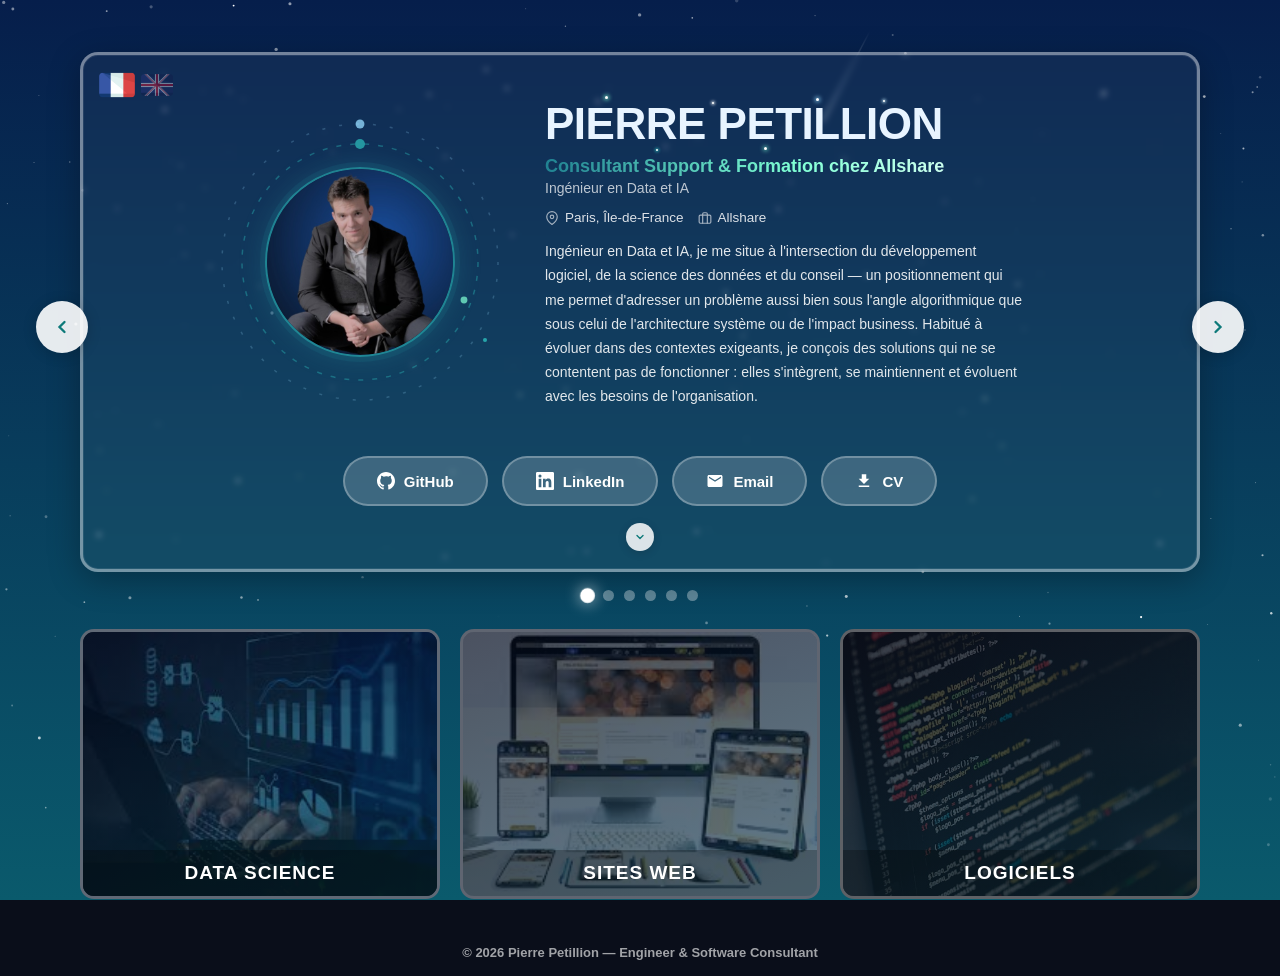
==== commit 7b5eb399: "update allshare" ====
--- a/index.html
+++ b/index.html
@@ -754,7 +754,7 @@
             <div class="exp-role"><div class="exp-dot"></div><div>
               <span class="exp-rl" data-fr="Consultant Support &amp; Formation" data-en="Support &amp; Training Consultant">Consultant Support &amp; Formation</span>
               <span class="exp-rp" data-fr="Sept. 2026 → aujourd'hui" data-en="Sept. 2026 → present">Sept. 2026 → aujourd'hui</span>
-              <div class="exp-rd" data-fr="Développements Oracle OLAP, SQL et APEX." data-en="Oracle OLAP, SQL and APEX development.">Développements Oracle OLAP, SQL et APEX.</div>
+              <div class="exp-rd" data-fr="Aide à la mise en place de processus au sein de l'équipe support, résolution d'incidents et gestion des évolutions d'une application basée sur les technologies OLAP et Apex." data-en="Help establishing processes within the support team, resolving incidents, and managing enhancements to an application based on OLAP and Apex technologies.">Aide à la mise en place de processus au sein de l'équipe support, résolution d'incidents et gestion des évolutions d'une application basée sur les technologies OLAP et Apex.</div>
             </div></div>
           </div>
         </div>
